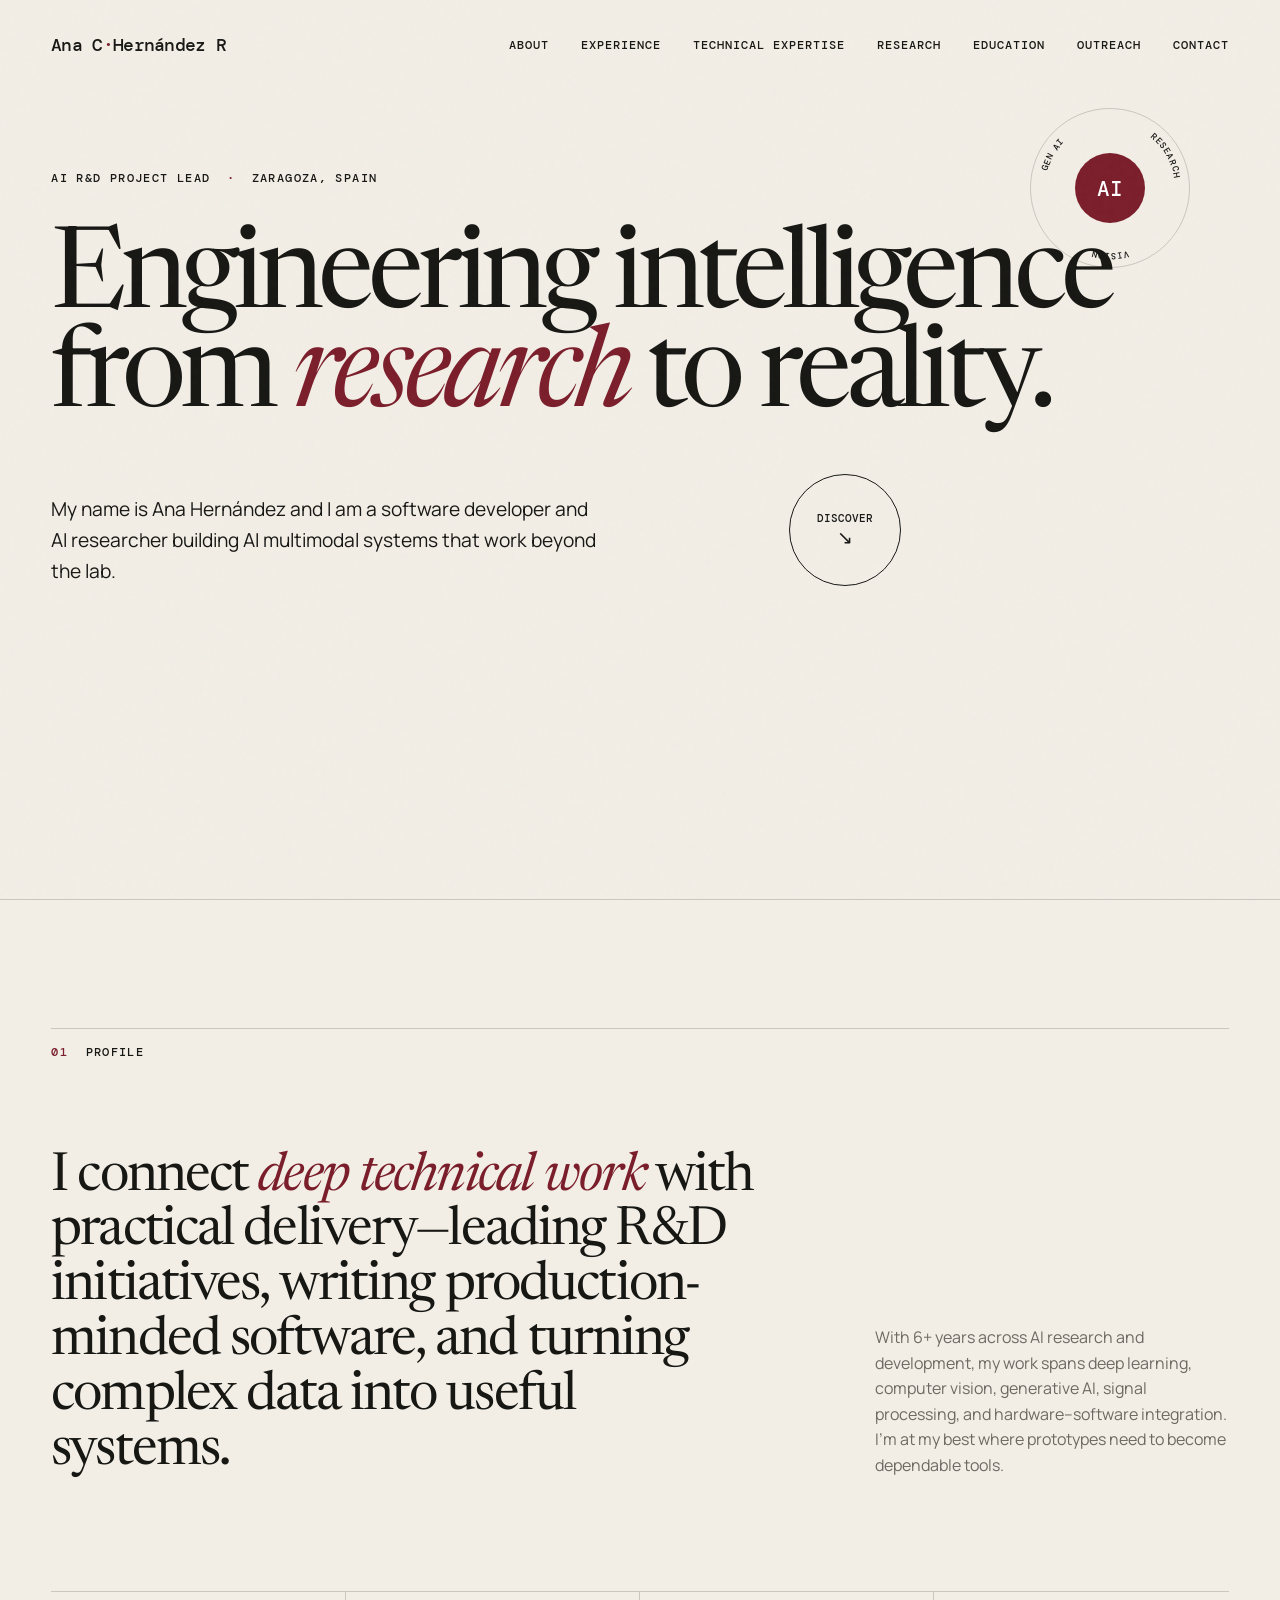
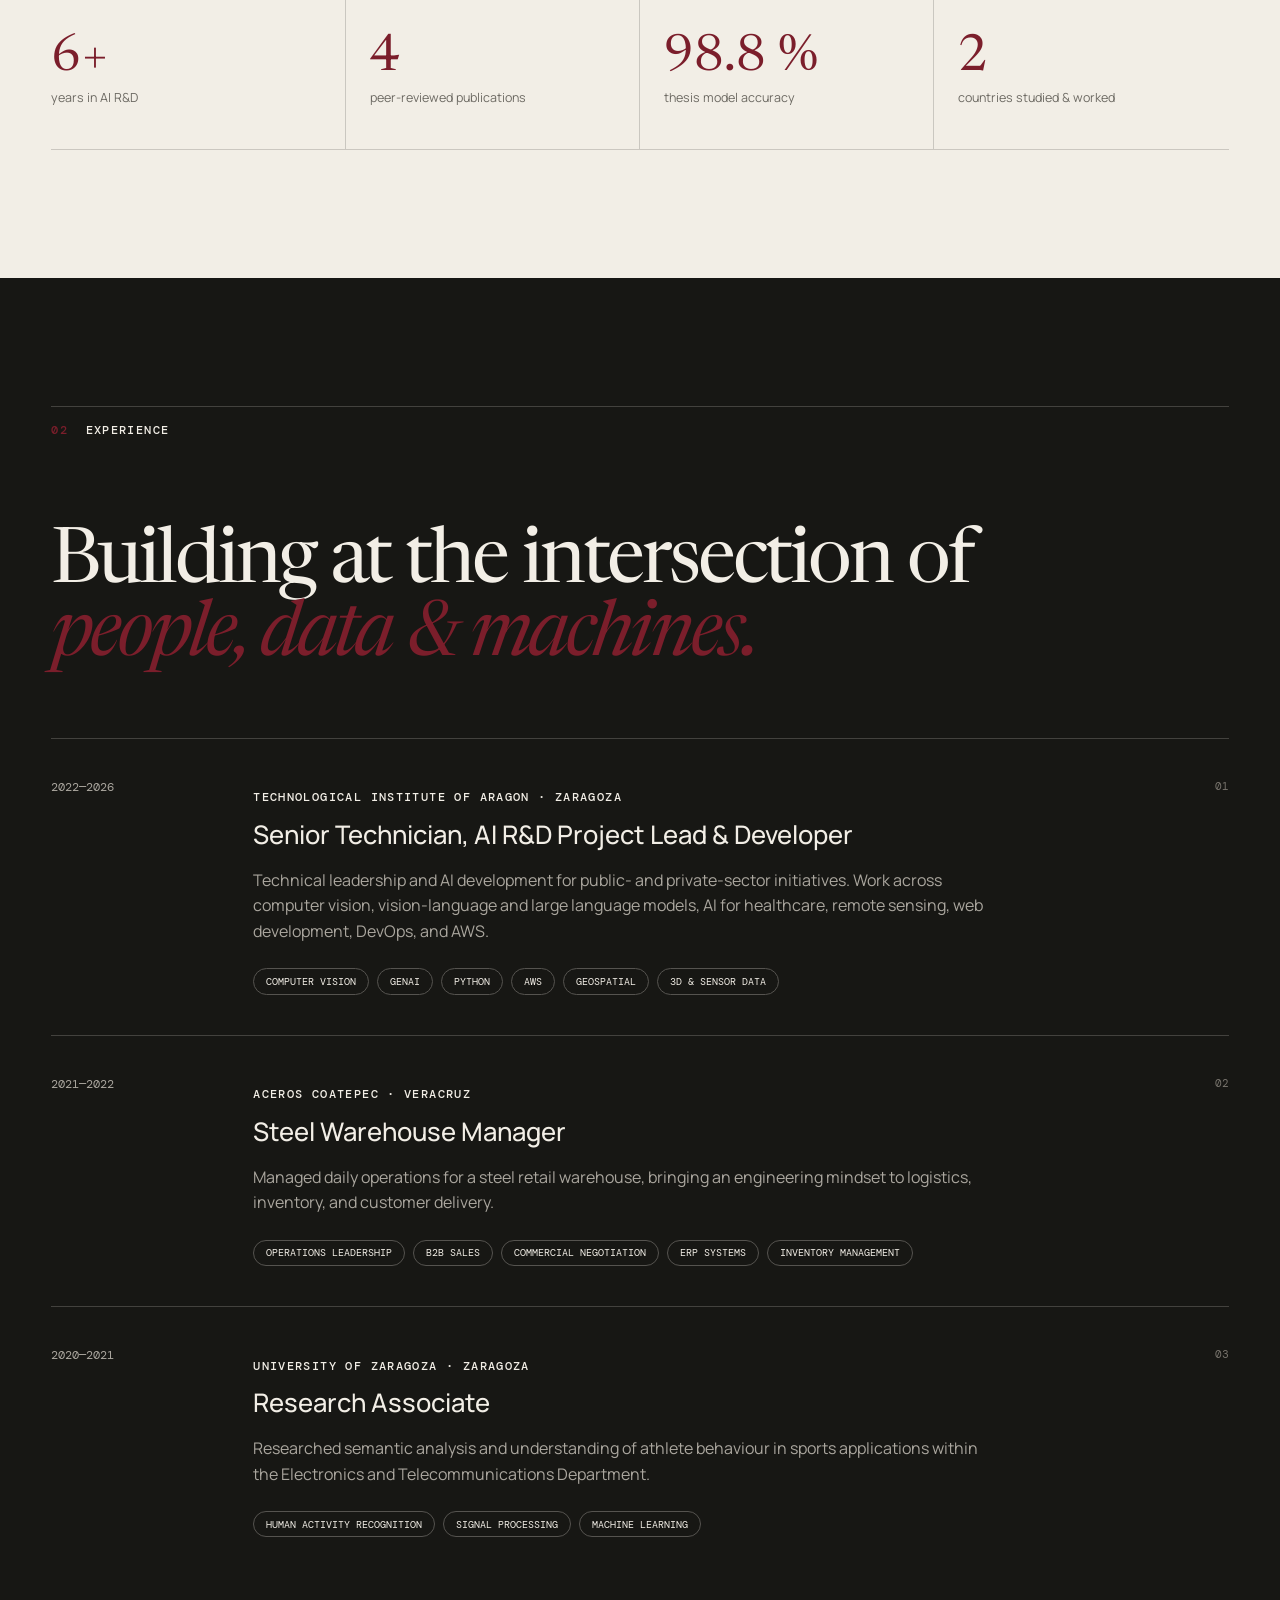
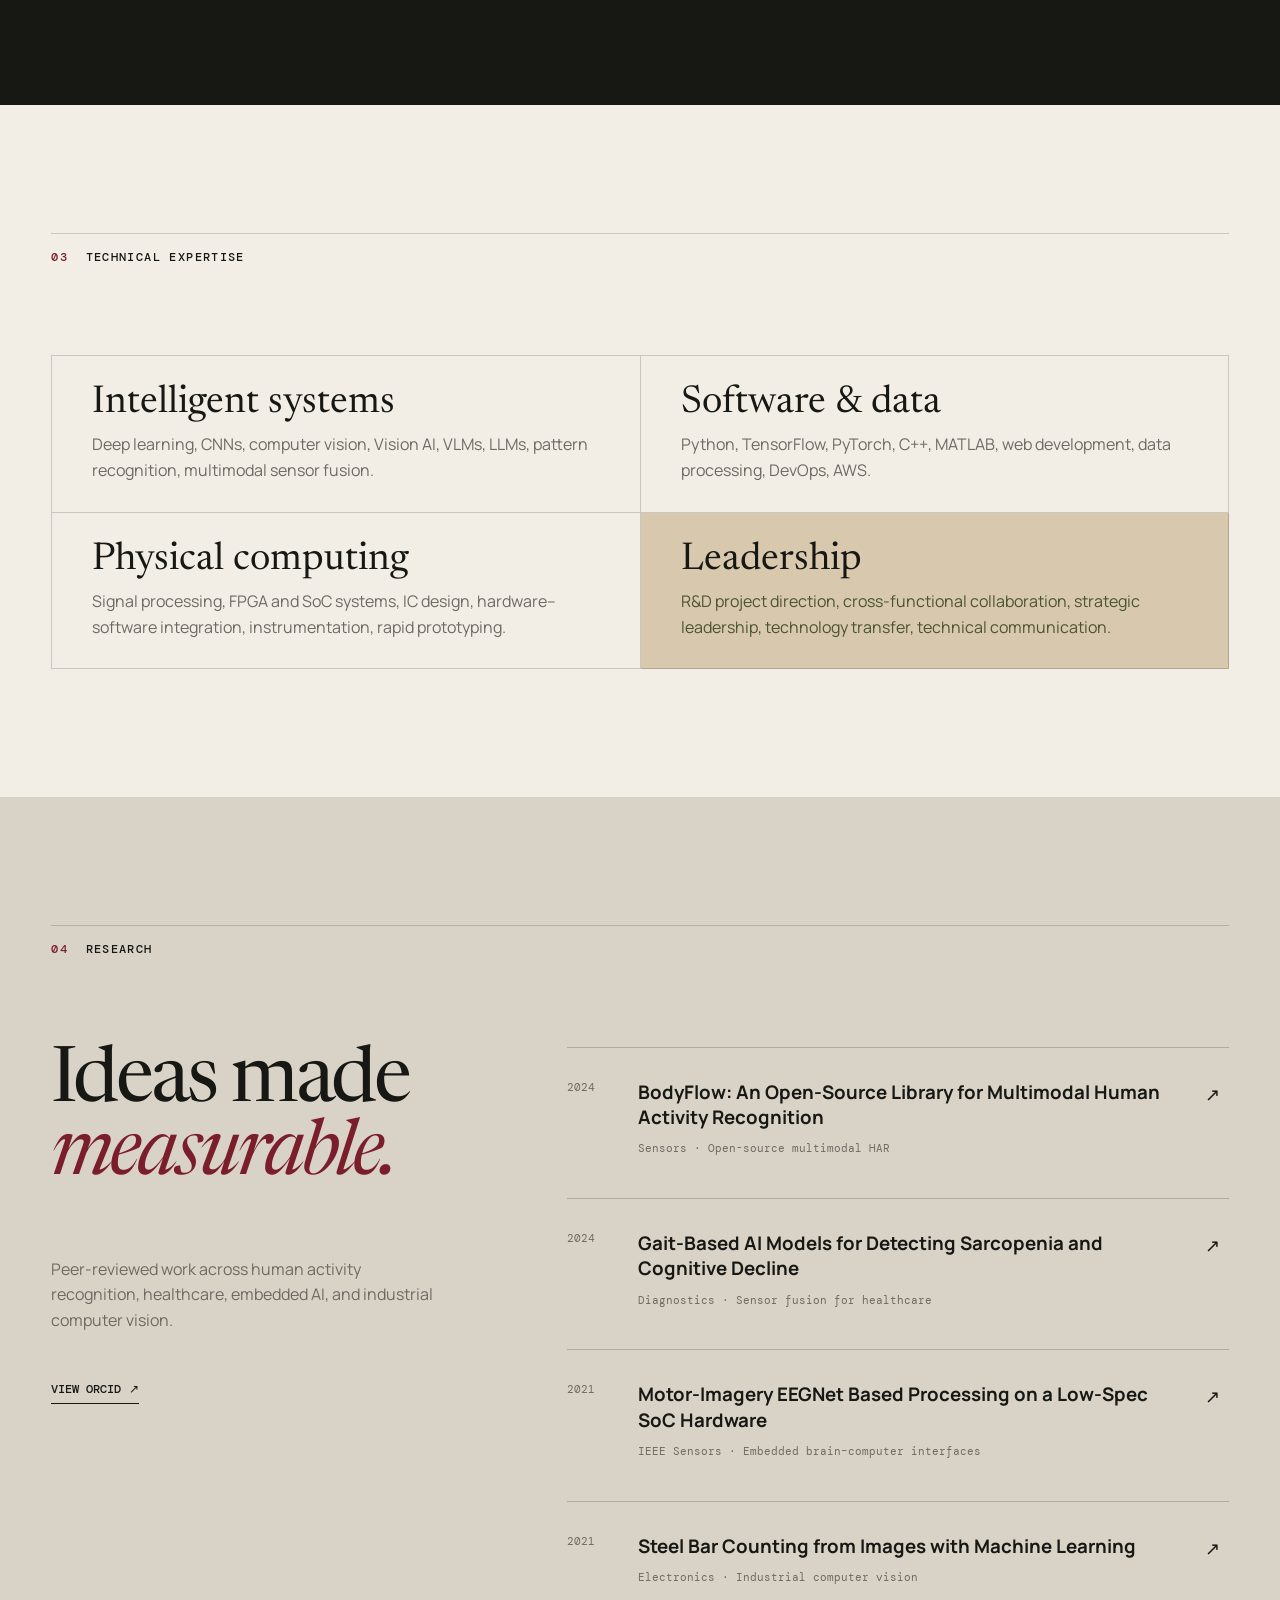
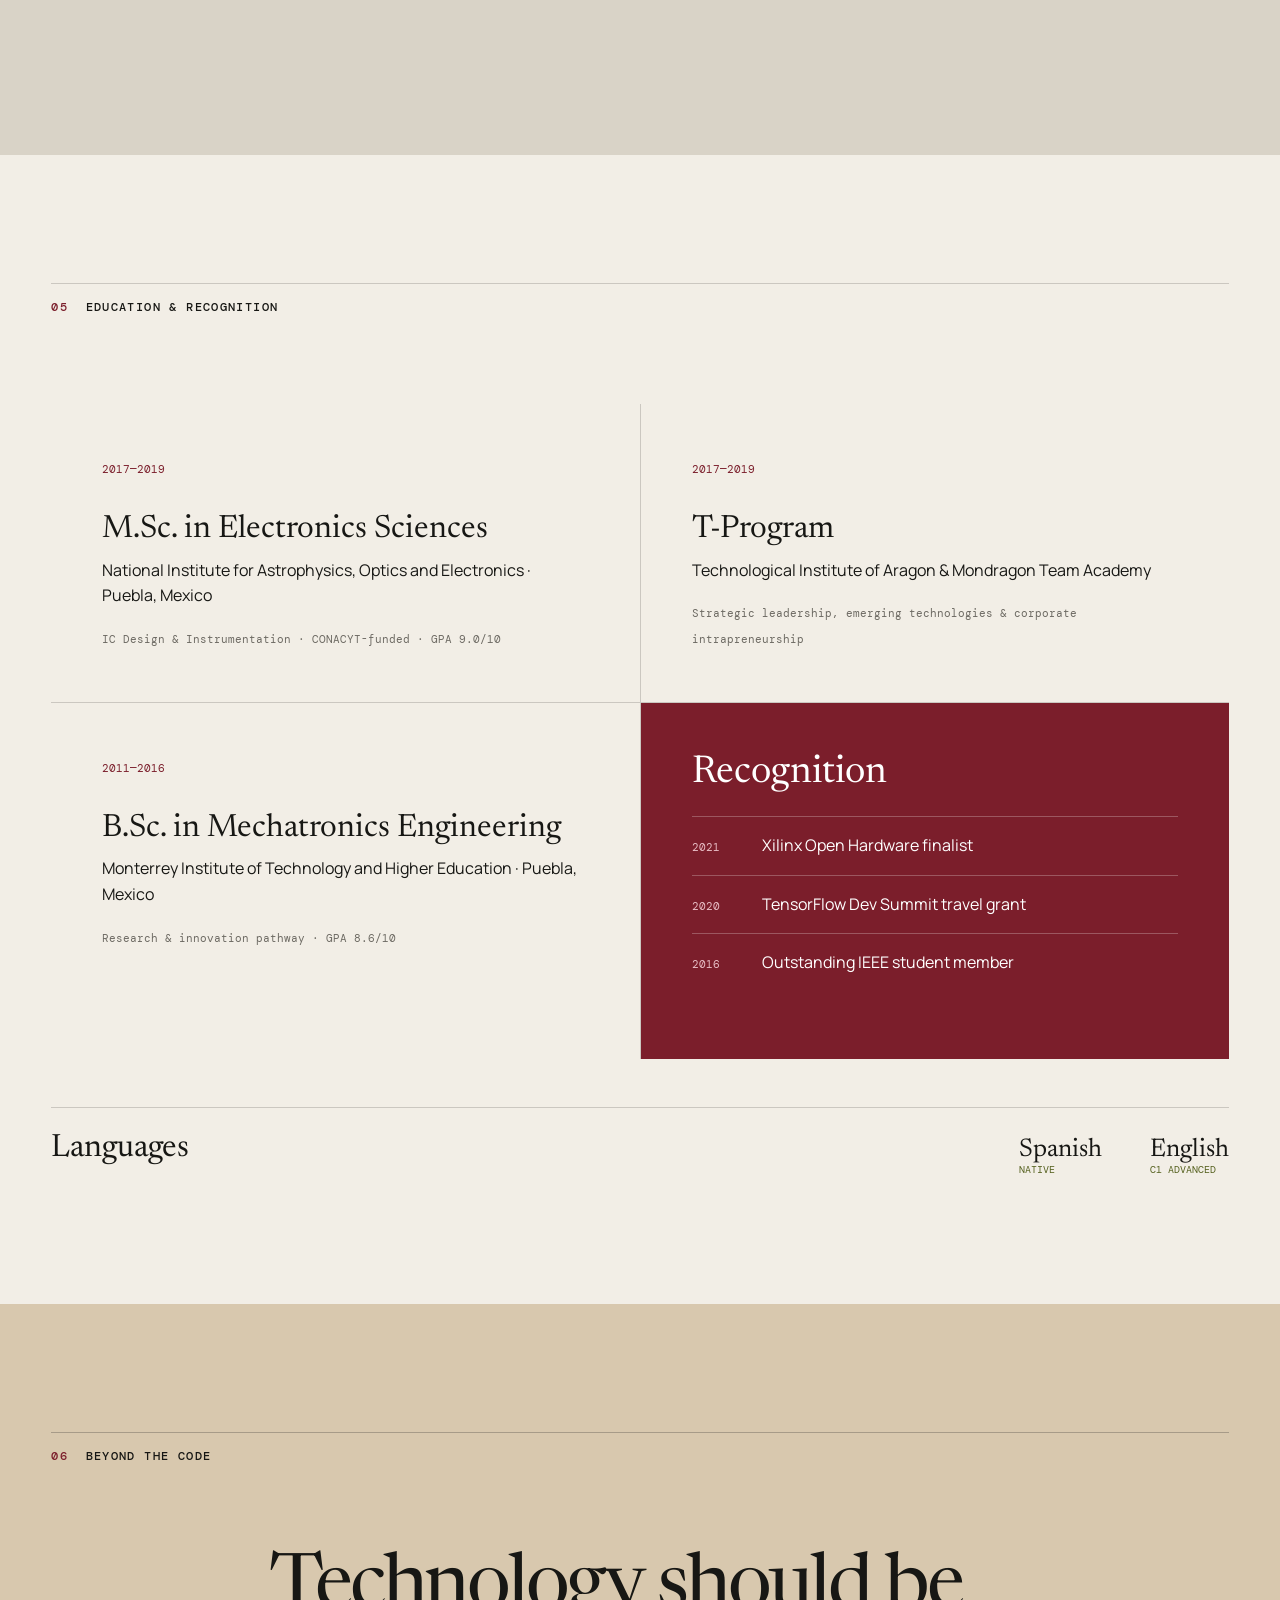
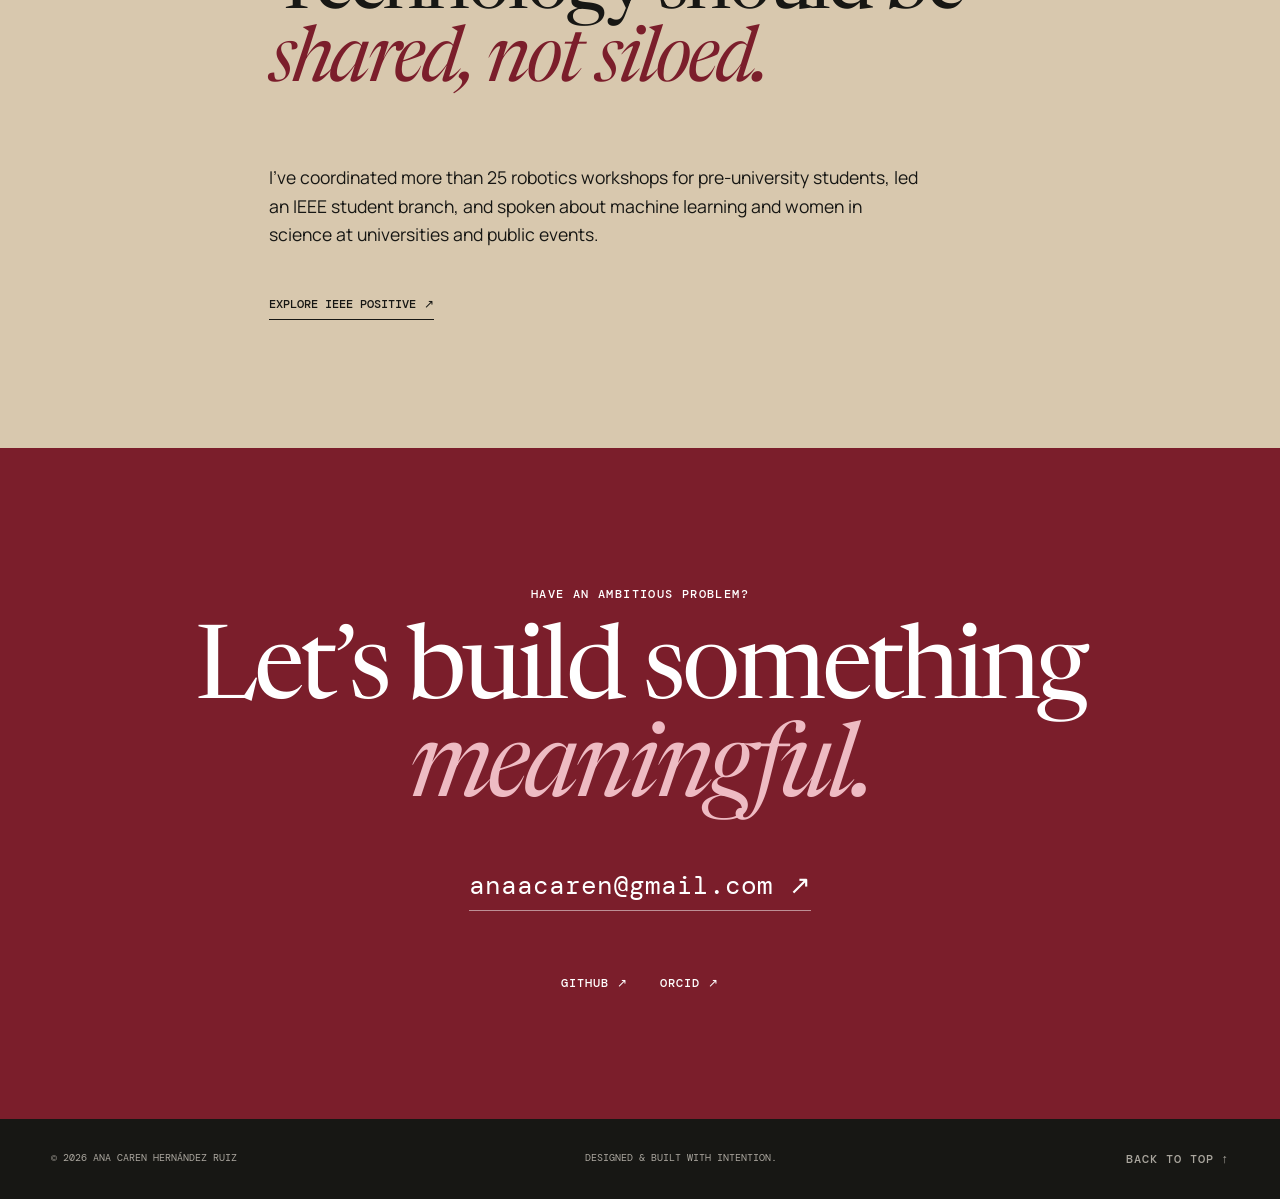
==== index.html @ 24f46ee7 "first version of portfolio" ====
<!doctype html>
<html lang="en">
<head>
  <meta charset="utf-8">
  <meta name="viewport" content="width=device-width, initial-scale=1">
  <meta name="description" content="Ana Caren Hernández Ruiz — AI R&D project lead and software developer specializing in computer vision, multimodal AI, and intelligent systems.">
  <meta name="theme-color" content="#f3efe7">
  <title>Ana Caren Hernández Ruiz — AI R&D & Software Development</title>
  <script>document.documentElement.classList.add('js')</script>
  <noscript><style>.reveal{opacity:1!important;transform:none!important}</style></noscript>
  <link rel="preconnect" href="https://fonts.googleapis.com">
  <link rel="preconnect" href="https://fonts.gstatic.com" crossorigin>
  <link href="https://fonts.googleapis.com/css2?family=DM+Mono:wght@300;400;500&family=Manrope:wght@400;500;600;700&family=Newsreader:ital,opsz,wght@0,6..72,400;0,6..72,500;1,6..72,400&display=swap" rel="stylesheet">
  <link rel="stylesheet" href="styles.css">
  <style>:root{--lime:#d8c8ae}.section-label[id]{scroll-margin-top:2rem}.skill-card{min-height:0;padding:1.75rem 2.5rem}.skill-card h3{margin:0 0 .65rem}.skill-card p{margin:0}.language-block{display:flex;align-items:baseline;justify-content:space-between;gap:2rem;margin-top:3rem;padding-top:1.5rem;border-top:1px solid var(--line)}.language-block h3{font:400 2rem Newsreader,serif;margin:0}.language-block .languages{margin:0}@media(max-width:600px){.language-block{align-items:flex-start;flex-direction:column}.language-block .languages{flex-direction:row;gap:2rem}}</style>
  <link rel="stylesheet" href="orbit.css">
  <script src="script.js" defer></script>
</head>
<body>
  <a class="skip-link" href="#main">Skip to content</a>
  <div class="noise" aria-hidden="true"></div>

  <header class="site-header">
    <a class="brand" href="#top" aria-label="Ana Caren, home">Ana C<span>·</span>Hernández R</a>
    <nav class="nav" aria-label="Primary navigation">
      <a href="#about">About</a>
      <a href="#experience">Experience</a>
      <a href="#expertise">Technical Expertise</a>
      <a href="#research">Research</a>
      <a href="#education">Education</a>
      <a href="#outreach">Outreach</a>
      <a href="#contact">Contact</a>
    </nav>
    <button class="menu-toggle" aria-label="Open menu" aria-expanded="false"><span></span><span></span></button>
  </header>

  <main id="main">
    <section class="hero" id="top">
      <div class="hero-kicker reveal">AI R&amp;D project lead <span>·</span> Zaragoza, Spain</div>
      <h1 class="reveal">Engineering intelligence<br>from <em>research</em> to reality.</h1>
      <div class="hero-bottom reveal">
        <p>My name is Ana Hernández and I am a software developer and AI researcher building AI multimodal systems that work beyond the lab.</p>
        <a class="round-link" href="#about" aria-label="Discover more"><span>Discover</span><span class="arrow">↘</span></a>
      </div>
      <div class="hero-orbit" aria-hidden="true">
        <svg class="orbital-text" viewBox="0 0 160 160">
          <defs>
            <path id="orbit-a" d="M 80 14 A 66 66 0 0 1 137.16 113" />
            <path id="orbit-b" d="M 137.16 113 A 66 66 0 0 1 22.84 113" />
            <path id="orbit-c" d="M 22.84 113 A 66 66 0 0 1 80 14" />
          </defs>
          <text><textPath href="#orbit-a" startOffset="50%">RESEARCH</textPath></text>
          <text><textPath href="#orbit-b" startOffset="50%">VISION</textPath></text>
          <text class="gen-ai"><textPath href="#orbit-c" startOffset="50%">GEN&#160;AI</textPath></text>
        </svg>
        <div class="core">AI</div>
      </div>
    </section>

    <section class="intro section">
      <div class="section-label reveal" id="about"><span>01</span> Profile</div>
      <div class="intro-copy reveal">
        <p class="statement">I connect <em>deep technical work</em> with practical delivery—leading R&amp;D initiatives, writing production-minded software, and turning complex data into useful systems.</p>
        <p class="body-copy">With 6+ years across AI research and development, my work spans deep learning, computer vision, generative AI, signal processing, and hardware–software integration. I’m at my best where prototypes need to become dependable tools.</p>
      </div>
      <div class="metrics reveal" aria-label="Career highlights">
        <div><strong>6+</strong><span>years in AI R&amp;D</span></div>
        <div><strong>4</strong><span>peer-reviewed publications</span></div>
        <div><strong>98.8 %</strong><span>thesis model accuracy</span></div>
        <div><strong>2</strong><span>countries studied &amp; worked</span></div>
      </div>
    </section>

    <section class="experience section">
      <div class="section-label reveal" id="experience"><span>02</span> Experience</div>
      <div class="section-heading reveal"><h2>Building at the intersection of<br><em>people, data &amp; machines.</em></h2></div>
      <div class="timeline">
        <article class="role reveal">
          <div class="role-date">2022—2026</div>
          <div><p class="eyebrow">Technological Institute of Aragon · Zaragoza</p><h3>Senior Technician, AI R&amp;D Project Lead &amp; Developer</h3><p>Technical leadership and AI development for public- and private-sector initiatives. Work across computer vision, vision-language and large language models, AI for healthcare, remote sensing, web development, DevOps, and AWS.</p><ul class="tags"><li>Computer Vision</li><li>GenAI</li><li>Python</li><li>AWS</li><li>Geospatial</li><li>3D &amp; sensor data</li></ul></div>
          <div class="role-index">01</div>
        </article>
        <article class="role reveal">
          <div class="role-date">2021—2022</div>
          <div><p class="eyebrow">Aceros Coatepec · Veracruz</p><h3>Steel Warehouse Manager</h3><p>Managed daily operations for a steel retail warehouse, bringing an engineering mindset to logistics, inventory, and customer delivery.</p><ul class="tags"><li>Operations Leadership</li><li>B2B Sales</li><li>Commercial Negotiation</li><li>ERP Systems</li><li>Inventory Management</li></ul></div>
          <div class="role-index">02</div>
        </article>
        <article class="role reveal">
          <div class="role-date">2020—2021</div>
          <div><p class="eyebrow">University of Zaragoza · Zaragoza</p><h3>Research Associate</h3><p>Researched semantic analysis and understanding of athlete behaviour in sports applications within the Electronics and Telecommunications Department.</p><ul class="tags"><li>Human activity recognition</li><li>Signal processing</li><li>Machine learning</li></ul></div>
          <div class="role-index">03</div>
        </article>
      </div>
    </section>

    <section class="expertise section">
      <div class="section-label reveal" id="expertise"><span>03</span> Technical expertise</div>
      <div class="skill-grid">
        <article class="skill-card reveal"><h3>Intelligent systems</h3><p>Deep learning, CNNs, computer vision, Vision AI, VLMs, LLMs, pattern recognition, multimodal sensor fusion.</p></article>
        <article class="skill-card reveal"><h3>Software &amp; data</h3><p>Python, TensorFlow, PyTorch, C++, MATLAB, web development, data processing, DevOps, AWS.</p></article>
        <article class="skill-card reveal"><h3>Physical computing</h3><p>Signal processing, FPGA and SoC systems, IC design, hardware–software integration, instrumentation, rapid prototyping.</p></article>
        <article class="skill-card accent reveal"><h3>Leadership</h3><p>R&amp;D project direction, cross-functional collaboration, strategic leadership, technology transfer, technical communication.</p></article>
      </div>
    </section>

    <section class="research section">
      <div class="section-label reveal" id="research"><span>04</span> Research</div>
      <div class="research-layout">
        <div class="sticky-title reveal"><h2>Ideas made<br><em>measurable.</em></h2><p>Peer-reviewed work across human activity recognition, healthcare, embedded AI, and industrial computer vision.</p><a class="text-link" href="https://orcid.org/0000-0001-6318-6162" target="_blank" rel="noreferrer">View ORCID <span>↗</span></a></div>
        <div class="publication-list">
          <a class="publication reveal" href="https://doi.org/10.3390/s24206729" target="_blank" rel="noreferrer"><span class="pub-year">2024</span><div><h3>BodyFlow: An Open-Source Library for Multimodal Human Activity Recognition</h3><p>Sensors · Open-source multimodal HAR</p></div><span class="pub-arrow">↗</span></a>
          <a class="publication reveal" href="https://doi.org/10.3390/diagnostics14242886" target="_blank" rel="noreferrer"><span class="pub-year">2024</span><div><h3>Gait-Based AI Models for Detecting Sarcopenia and Cognitive Decline</h3><p>Diagnostics · Sensor fusion for healthcare</p></div><span class="pub-arrow">↗</span></a>
          <a class="publication reveal" href="https://doi.org/10.1109/SENSORS47087.2021.9639747" target="_blank" rel="noreferrer"><span class="pub-year">2021</span><div><h3>Motor-Imagery EEGNet Based Processing on a Low-Spec SoC Hardware</h3><p>IEEE Sensors · Embedded brain–computer interfaces</p></div><span class="pub-arrow">↗</span></a>
          <a class="publication reveal" href="https://doi.org/10.3390/electronics10040402" target="_blank" rel="noreferrer"><span class="pub-year">2021</span><div><h3>Steel Bar Counting from Images with Machine Learning</h3><p>Electronics · Industrial computer vision</p></div><span class="pub-arrow">↗</span></a>
        </div>
      </div>
    </section>

    <section class="education section">
      <div class="section-label reveal" id="education"><span>05</span> Education &amp; recognition</div>
      <div class="education-grid">
        <div class="degree reveal"><span>2017—2019</span><h3>M.Sc. in Electronics Sciences</h3><p>National Institute for Astrophysics, Optics and Electronics · Puebla, Mexico</p><small>IC Design &amp; Instrumentation · CONACYT-funded · GPA 9.0/10</small></div>
        <div class="degree reveal"><span>2017—2019</span><h3>T-Program</h3><p>Technological Institute of Aragon &amp; Mondragon Team Academy</p><small>Strategic leadership, emerging technologies &amp; corporate intrapreneurship</small></div>
        <div class="degree reveal"><span>2011—2016</span><h3>B.Sc. in Mechatronics Engineering</h3><p>Monterrey Institute of Technology and Higher Education · Puebla, Mexico</p><small>Research &amp; innovation pathway · GPA 8.6/10</small></div>
        <div class="awards reveal"><h3>Recognition</h3><ul><li><span>2021</span>Xilinx Open Hardware finalist</li><li><span>2020</span>TensorFlow Dev Summit travel grant</li><li><span>2016</span>Outstanding IEEE student member</li></ul></div>
      </div>
      <div class="language-block reveal"><h3>Languages</h3><div class="languages"><span>Spanish <small>Native</small></span><span>English <small>C1 Advanced</small></span></div></div>
    </section>

    <section class="beyond section">
      <div class="section-label reveal" id="outreach"><span>06</span> Beyond the code</div>
      <div class="beyond-copy reveal"><h2>Technology should be<br><em>shared, not siloed.</em></h2><p>I’ve coordinated more than 25 robotics workshops for pre-university students, led an IEEE student branch, and spoken about machine learning and women in science at universities and public events.</p><a class="text-link" href="https://anaacaren.wixsite.com/ieeepositive" target="_blank" rel="noreferrer">Explore IEEE Positive <span>↗</span></a></div>
    </section>

    <section class="contact section" id="contact">
      <p class="eyebrow reveal">Have an ambitious problem?</p>
      <h2 class="reveal">Let’s build something<br><em>meaningful.</em></h2>
      <a class="email-link reveal" href="mailto:anaacaren@gmail.com">anaacaren@gmail.com <span>↗</span></a>
      <div class="contact-links reveal"><a href="https://github.com/anaacaren" target="_blank" rel="noreferrer">GitHub ↗</a><a href="https://orcid.org/0000-0001-6318-6162" target="_blank" rel="noreferrer">ORCID ↗</a></div>
    </section>
  </main>

  <footer><span>© <span id="year">2026</span> Ana Caren Hernández Ruiz</span><span>Designed &amp; built with intention.</span><a href="#top">Back to top ↑</a></footer>
</body>
</html>
---- styles.css ----
:root{--paper:#f2eee6;--ink:#171714;--muted:#6d6a63;--line:rgba(23,23,20,.18);--wine:#7b1e2b;--lime:#d8ff57;--pad:clamp(1.25rem,4vw,4.5rem)}*{box-sizing:border-box}html{scroll-behavior:smooth}body{margin:0;background:var(--paper);color:var(--ink);font-family:Manrope,Arial,sans-serif;line-height:1.6;overflow-x:hidden}.noise{position:fixed;inset:0;pointer-events:none;z-index:20;opacity:.035;background-image:url("data:image/svg+xml,%3Csvg viewBox='0 0 180 180' xmlns='http://www.w3.org/2000/svg'%3E%3Cfilter id='n'%3E%3CfeTurbulence type='fractalNoise' baseFrequency='.9' numOctaves='3' stitchTiles='stitch'/%3E%3C/filter%3E%3Crect width='100%25' height='100%25' filter='url(%23n)' opacity='.7'/%3E%3C/svg%3E")}.skip-link{position:fixed;left:1rem;top:-5rem;z-index:100;background:var(--ink);color:white;padding:.7rem 1rem}.skip-link:focus{top:1rem}.site-header{height:90px;display:flex;align-items:center;justify-content:space-between;padding:0 var(--pad);position:absolute;width:100%;z-index:10}.brand{font:500 1.1rem DM Mono;text-decoration:none;color:var(--ink);letter-spacing:-.04em}.brand span{color:var(--wine)}.nav{display:flex;gap:2rem}.nav a,.contact-links a,footer a{font:500 .78rem DM Mono;text-transform:uppercase;letter-spacing:.08em;text-decoration:none;color:inherit}.nav a{position:relative}.nav a:after{content:"";position:absolute;left:0;bottom:-4px;width:100%;height:1px;background:currentColor;transform:scaleX(0);transform-origin:right;transition:transform .3s}.nav a:hover:after{transform:scaleX(1);transform-origin:left}.menu-toggle{display:none;border:0;background:none;padding:.5rem}.menu-toggle span{display:block;width:24px;height:1px;background:var(--ink);margin:6px}.hero{min-height:100svh;padding:clamp(9rem,19vh,13rem) var(--pad) 3rem;position:relative;border-bottom:1px solid var(--line);overflow:hidden}.hero-kicker,.section-label,.eyebrow{font:500 .72rem DM Mono;text-transform:uppercase;letter-spacing:.12em}.hero-kicker span{color:var(--wine);margin:0 .5rem}.hero h1{font:400 clamp(3.4rem,8.8vw,9rem)/.88 Newsreader,serif;letter-spacing:-.055em;margin:clamp(2rem,5vh,4rem) 0;max-width:1200px}.hero h1 em,.section h2 em,.statement em{font-weight:400;color:var(--wine)}.hero-bottom{display:flex;align-items:flex-end;justify-content:space-between;max-width:850px}.hero-bottom p{max-width:550px;font-size:clamp(1rem,1.5vw,1.25rem);margin:0}.round-link{width:112px;height:112px;flex:0 0 auto;border-radius:50%;border:1px solid var(--ink);display:flex;flex-direction:column;align-items:center;justify-content:center;color:var(--ink);text-decoration:none;font:500 .7rem DM Mono;text-transform:uppercase;transition:.35s}.round-link:hover{background:var(--ink);color:var(--paper);transform:rotate(-8deg)}.round-link .arrow{font-size:1.2rem}.hero-orbit{position:absolute;right:7vw;top:12vh;width:160px;height:160px;border:1px solid var(--line);border-radius:50%;animation:spin 20s linear infinite}.orbital-text{position:absolute;inset:0;font:400 .59rem DM Mono;letter-spacing:.2em;word-spacing:1.7rem;text-align:center;border-radius:50%;padding:6px}.core{position:absolute;inset:44px;background:var(--wine);color:white;border-radius:50%;display:grid;place-items:center;font:500 1.3rem DM Mono}@keyframes spin{to{transform:rotate(360deg)}}.section{padding:clamp(5rem,10vw,9rem) var(--pad)}.section-label{display:flex;gap:1.1rem;border-top:1px solid var(--line);padding-top:1rem;margin-bottom:clamp(3rem,7vw,7rem)}.section-label span{color:var(--wine)}.intro-copy{display:grid;grid-template-columns:2fr 1fr;gap:clamp(3rem,9vw,10rem);align-items:end}.statement{font:400 clamp(2rem,4.2vw,4.4rem)/1.02 Newsreader,serif;letter-spacing:-.035em;margin:0}.body-copy{color:var(--muted);margin:0}.metrics{display:grid;grid-template-columns:repeat(4,1fr);margin-top:7rem;border-top:1px solid var(--line);border-bottom:1px solid var(--line)}.metrics div{padding:2.5rem 1.5rem;border-right:1px solid var(--line)}.metrics div:first-child{padding-left:0}.metrics div:last-child{border:0}.metrics strong{display:block;font:400 clamp(2.3rem,4vw,4.4rem) Newsreader;color:var(--wine)}.metrics span{font-size:.78rem;color:var(--muted)}.experience{background:var(--ink);color:var(--paper)}.experience .section-label,.experience .role{border-color:rgba(242,238,230,.2)}.section-heading h2,.sticky-title h2,.beyond h2,.contact h2{font:400 clamp(2.7rem,6vw,6rem)/.95 Newsreader,serif;letter-spacing:-.04em;margin:0 0 4rem}.role{display:grid;grid-template-columns:170px 1fr 40px;gap:2rem;padding:2.5rem 0;border-top:1px solid rgba(242,238,230,.2)}.role-date{font:400 .75rem DM Mono;color:#aaa69e}.role h3{font:500 clamp(1.25rem,2vw,1.9rem) Manrope;margin:.5rem 0 1rem;max-width:780px}.role p:not(.eyebrow){color:#aaa69e;max-width:750px}.role-index{font:400 .7rem DM Mono;color:#77736c;text-align:right}.tags{display:flex;flex-wrap:wrap;gap:.5rem;list-style:none;padding:0;margin:1.5rem 0 0}.tags li{border:1px solid #55534f;border-radius:100px;padding:.35rem .75rem;font:400 .65rem DM Mono;text-transform:uppercase}.skill-grid{display:grid;grid-template-columns:repeat(2,1fr);border-top:1px solid var(--line);border-left:1px solid var(--line)}.skill-card{min-height:270px;padding:2.5rem;border-right:1px solid var(--line);border-bottom:1px solid var(--line);position:relative}.skill-card h3{font:400 clamp(1.5rem,3vw,2.7rem) Newsreader;margin:3rem 0 1rem}.skill-card p{max-width:500px;color:var(--muted)}.card-no{font:400 .7rem DM Mono}.skill-card.accent{background:var(--lime)}.skill-card.accent p{color:#4c5330}.research{background:#d9d3c7}.research-layout{display:grid;grid-template-columns:1fr 1.6fr;gap:clamp(3rem,8vw,9rem)}.sticky-title{align-self:start;position:sticky;top:2rem}.sticky-title p{max-width:390px;color:var(--muted)}.text-link{display:inline-flex;gap:.5rem;margin-top:2rem;color:inherit;font:500 .72rem DM Mono;text-transform:uppercase;text-decoration:none;border-bottom:1px solid;padding-bottom:.4rem}.publication{display:grid;grid-template-columns:50px 1fr 24px;gap:1.3rem;color:inherit;text-decoration:none;padding:2rem 0;border-top:1px solid rgba(23,23,20,.22);transition:.25s}.publication:hover{padding-left:1rem}.publication h3{font:500 clamp(1rem,1.6vw,1.35rem);line-height:1.35;margin:0}.publication p,.pub-year{font:400 .68rem DM Mono;color:var(--muted)}.pub-arrow{font-size:1.1rem}.education-grid{display:grid;grid-template-columns:repeat(2,1fr);gap:1px;background:var(--line)}.degree,.awards{background:var(--paper);padding:clamp(2rem,4vw,4rem);min-height:270px}.degree span,.degree small,.awards li span{font:400 .7rem DM Mono;color:var(--wine)}.degree h3{font:400 clamp(1.5rem,2.5vw,2.4rem) Newsreader;margin:2rem 0 .8rem}.degree p{margin:0 0 1rem}.degree small{color:var(--muted)}.awards{background:var(--wine);color:white}.awards h3{font:400 2.4rem Newsreader;margin:0 0 1.5rem}.awards ul{list-style:none;padding:0}.awards li{padding:1rem 0;border-top:1px solid rgba(255,255,255,.25)}.awards li span{color:#e8bec5;display:inline-block;width:70px}.beyond{background:var(--lime)}.beyond .section-label{border-color:rgba(23,23,20,.25)}.beyond-copy{margin-left:17vw}.beyond-copy p{max-width:650px;font-size:1.1rem}.languages{display:flex;gap:3rem;margin-top:3rem;font:400 1.6rem Newsreader}.languages small{display:block;font:400 .65rem DM Mono;text-transform:uppercase;color:#56611f}.contact{text-align:center;background:var(--wine);color:white;padding-top:8rem;padding-bottom:8rem}.contact h2{font-size:clamp(3.4rem,8vw,8rem);margin:1.5rem 0 3rem}.contact h2 em{color:#eebbc3}.email-link{display:inline-flex;gap:1rem;color:white;text-decoration:none;font:400 clamp(1.1rem,2vw,1.6rem) DM Mono;border-bottom:1px solid rgba(255,255,255,.5);padding-bottom:.5rem}.contact-links{display:flex;justify-content:center;gap:2rem;margin-top:4rem}.contact-links a{color:white}footer{display:flex;justify-content:space-between;padding:2rem var(--pad);font:400 .65rem DM Mono;text-transform:uppercase;background:var(--ink);color:#aaa69e}.reveal{opacity:0;transform:translateY(24px);transition:opacity .8s ease,transform .8s ease}.reveal.visible{opacity:1;transform:none}
@media(max-width:800px){.site-header{height:70px}.menu-toggle{display:block;z-index:2}.nav{position:fixed;inset:0;background:var(--paper);flex-direction:column;align-items:center;justify-content:center;font-size:1.5rem;transform:translateY(-100%);transition:.45s}.nav.open{transform:none}.menu-toggle.open span:first-child{transform:translateY(3.5px) rotate(45deg)}.menu-toggle.open span:last-child{transform:translateY(-3.5px) rotate(-45deg)}.hero{padding-top:8rem}.hero-orbit{width:110px;height:110px;right:-25px;top:85px;opacity:.7}.core{inset:34px;font-size:.9rem}.orbital-text{display:none}.hero-bottom{align-items:center;gap:2rem}.round-link{width:85px;height:85px}.intro-copy,.research-layout{grid-template-columns:1fr}.metrics{grid-template-columns:repeat(2,1fr);margin-top:4rem}.metrics div:nth-child(2){border-right:0}.metrics div:nth-child(-n+2){border-bottom:1px solid var(--line)}.role{grid-template-columns:1fr}.role-index{display:none}.skill-grid,.education-grid{grid-template-columns:1fr}.sticky-title{position:static}.beyond-copy{margin-left:0}.languages{flex-direction:column;gap:1rem}footer{gap:1.5rem;flex-wrap:wrap}footer span:nth-child(2){display:none}}@media(max-width:480px){.hero h1{font-size:3.5rem}.hero-bottom{display:block}.round-link{margin-top:2rem}.metrics div{padding:1.5rem .75rem}.contact-links{flex-wrap:wrap;gap:1.5rem}.publication{grid-template-columns:38px 1fr}.pub-arrow{display:none}}@media(prefers-reduced-motion:reduce){html{scroll-behavior:auto}.hero-orbit{animation:none}.reveal{opacity:1;transform:none;transition:none}}
---- orbit.css ----
.hero-orbit {
  animation: none;
}

.hero-orbit .orbital-text {
  display: block;
  width: 100%;
  height: 100%;
  padding: 0;
  overflow: visible;
  animation: spin 20s linear infinite;
}

.orbital-text path {
  fill: none;
}

.orbital-text text {
  fill: var(--ink);
  font: 500 9px "DM Mono", monospace;
  letter-spacing: 1.2px;
  text-anchor: middle;
}

.orbital-text .gen-ai {
  letter-spacing: .7px;
  word-spacing: 0;
}

@media (prefers-reduced-motion: reduce) {
  .hero-orbit .orbital-text {
    animation: none;
  }
}
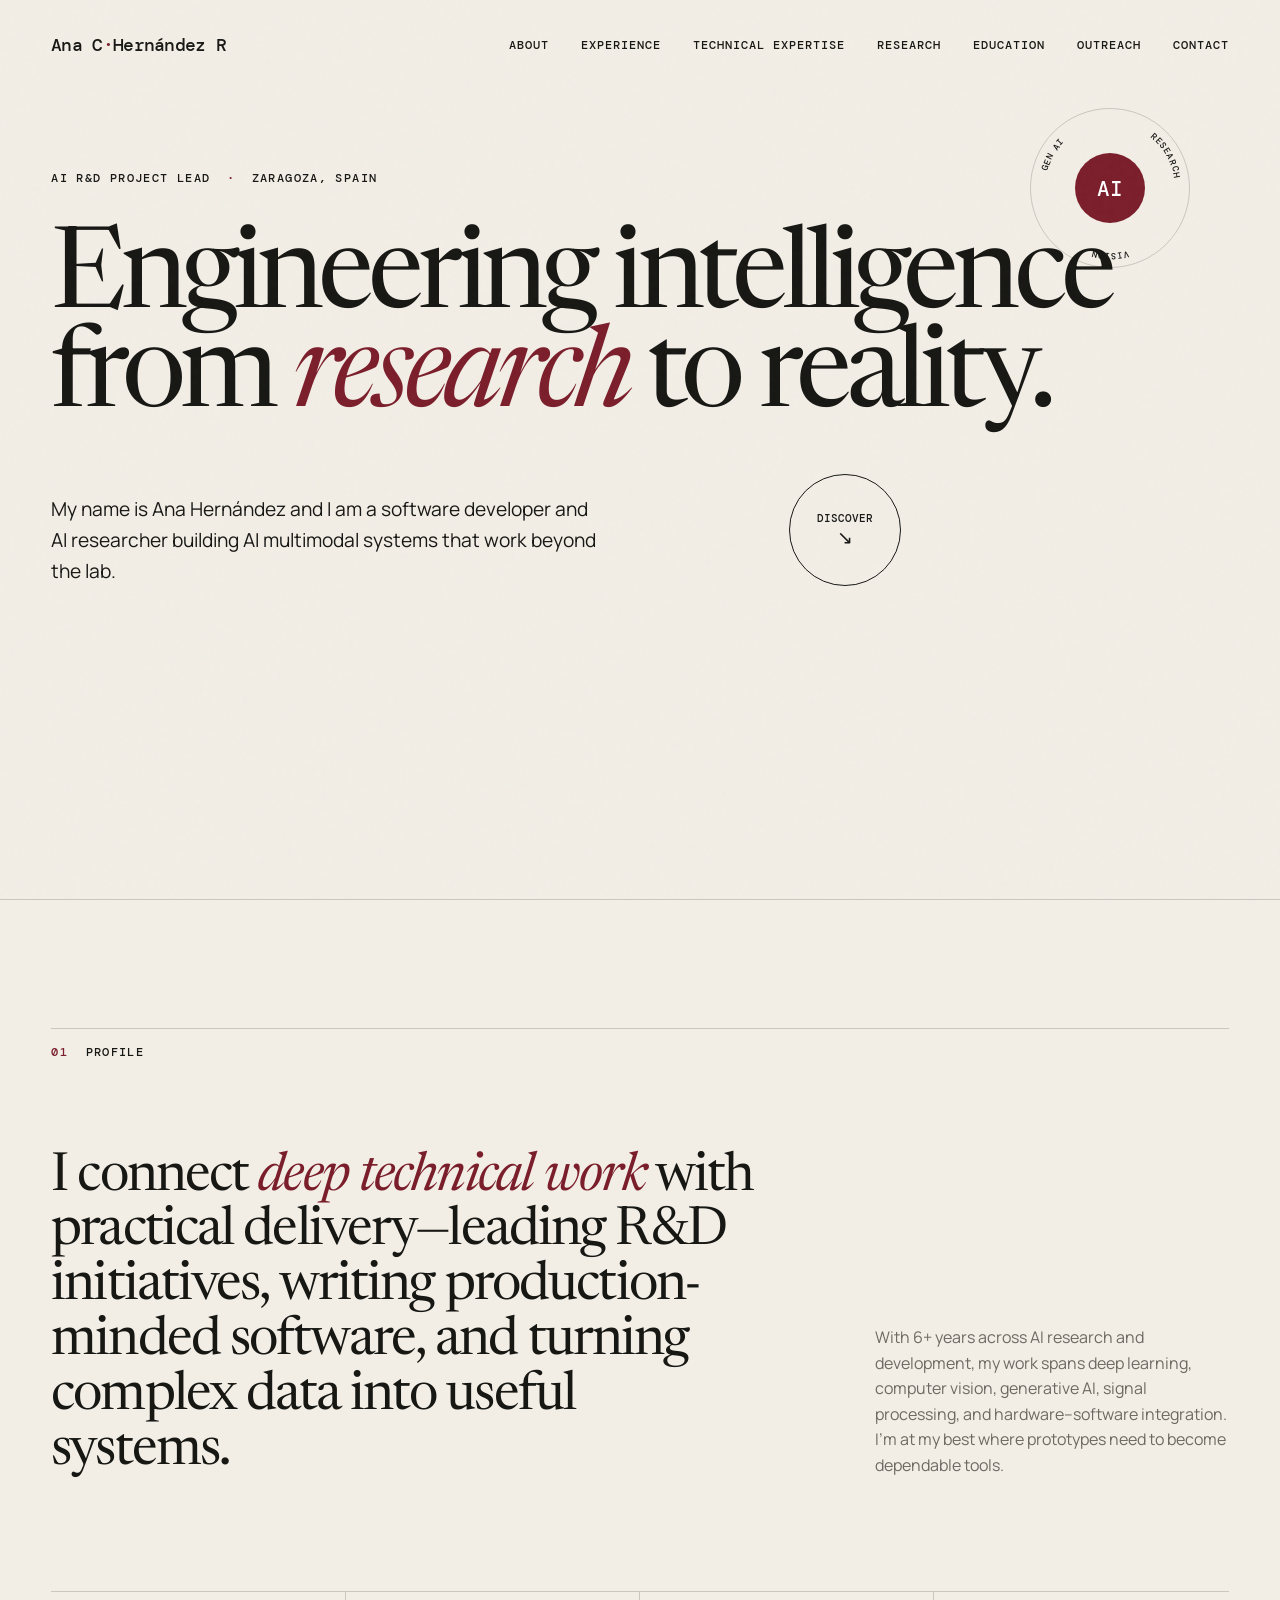
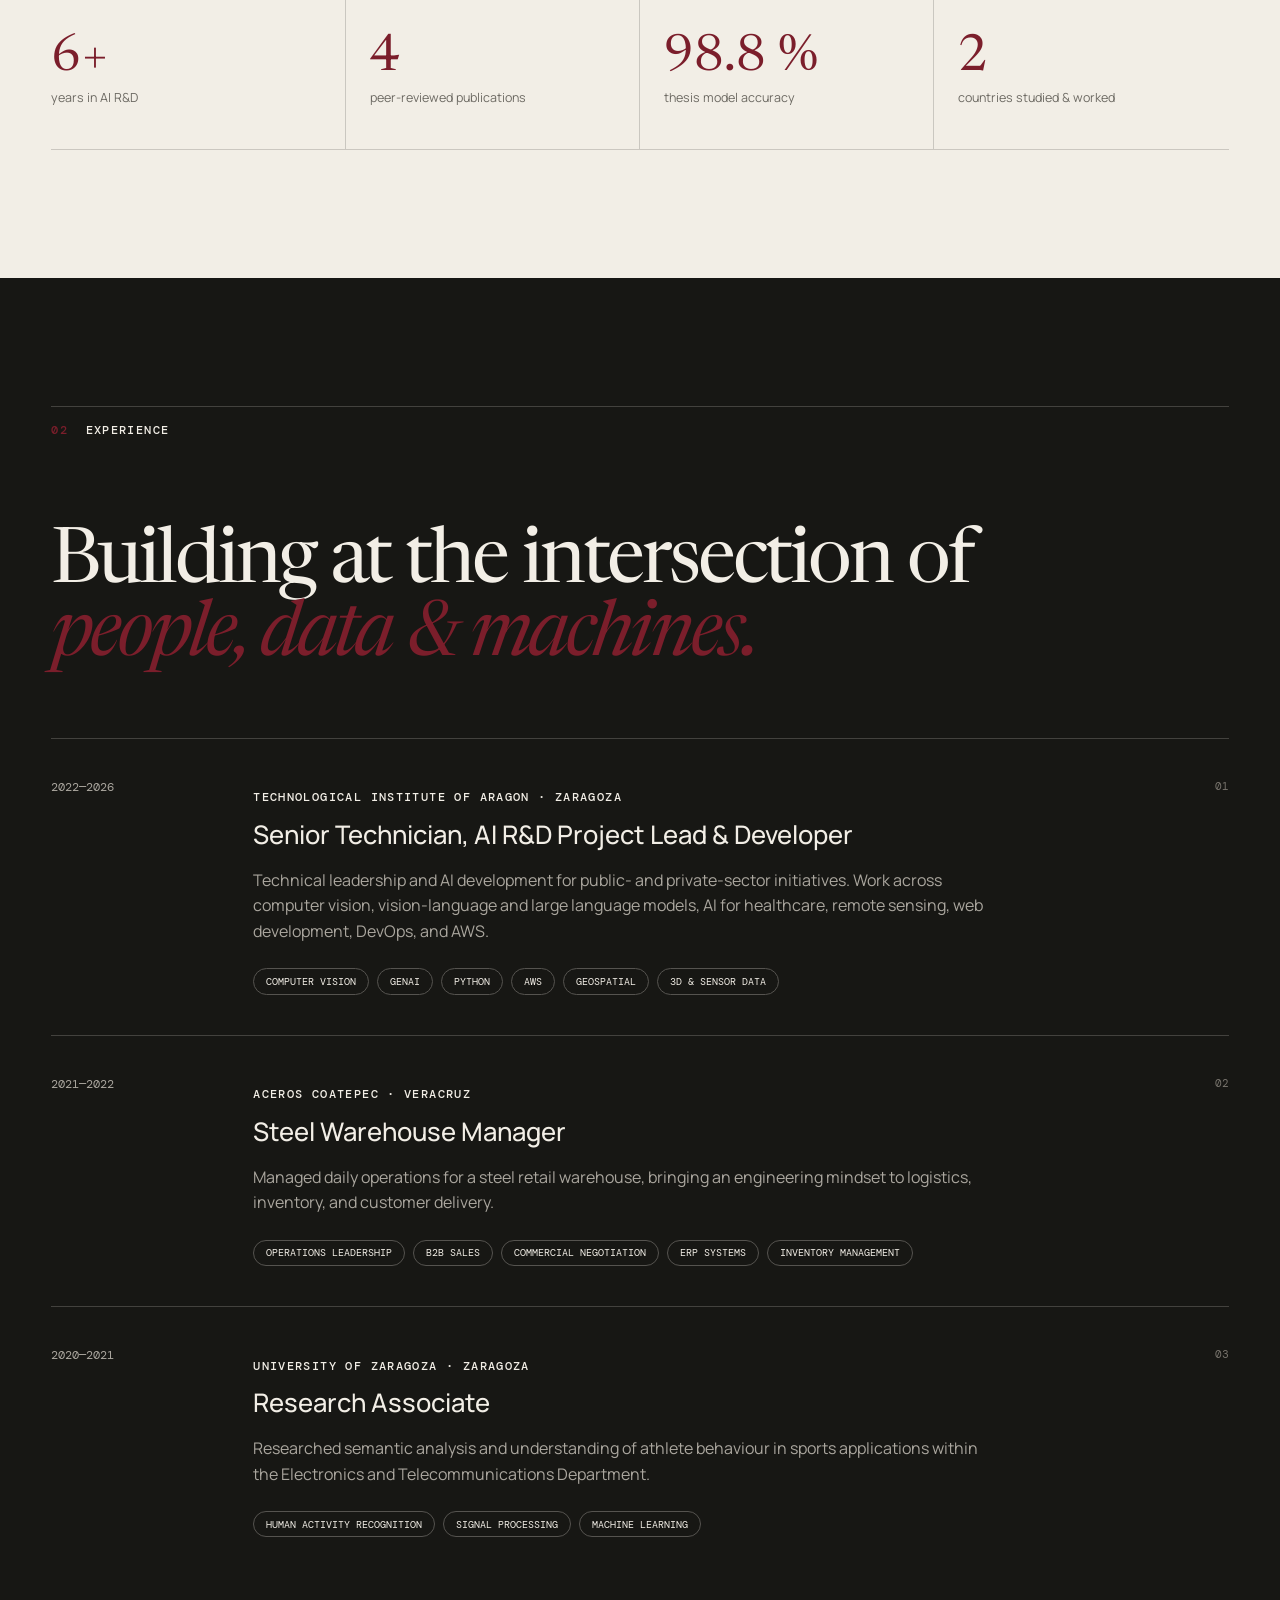
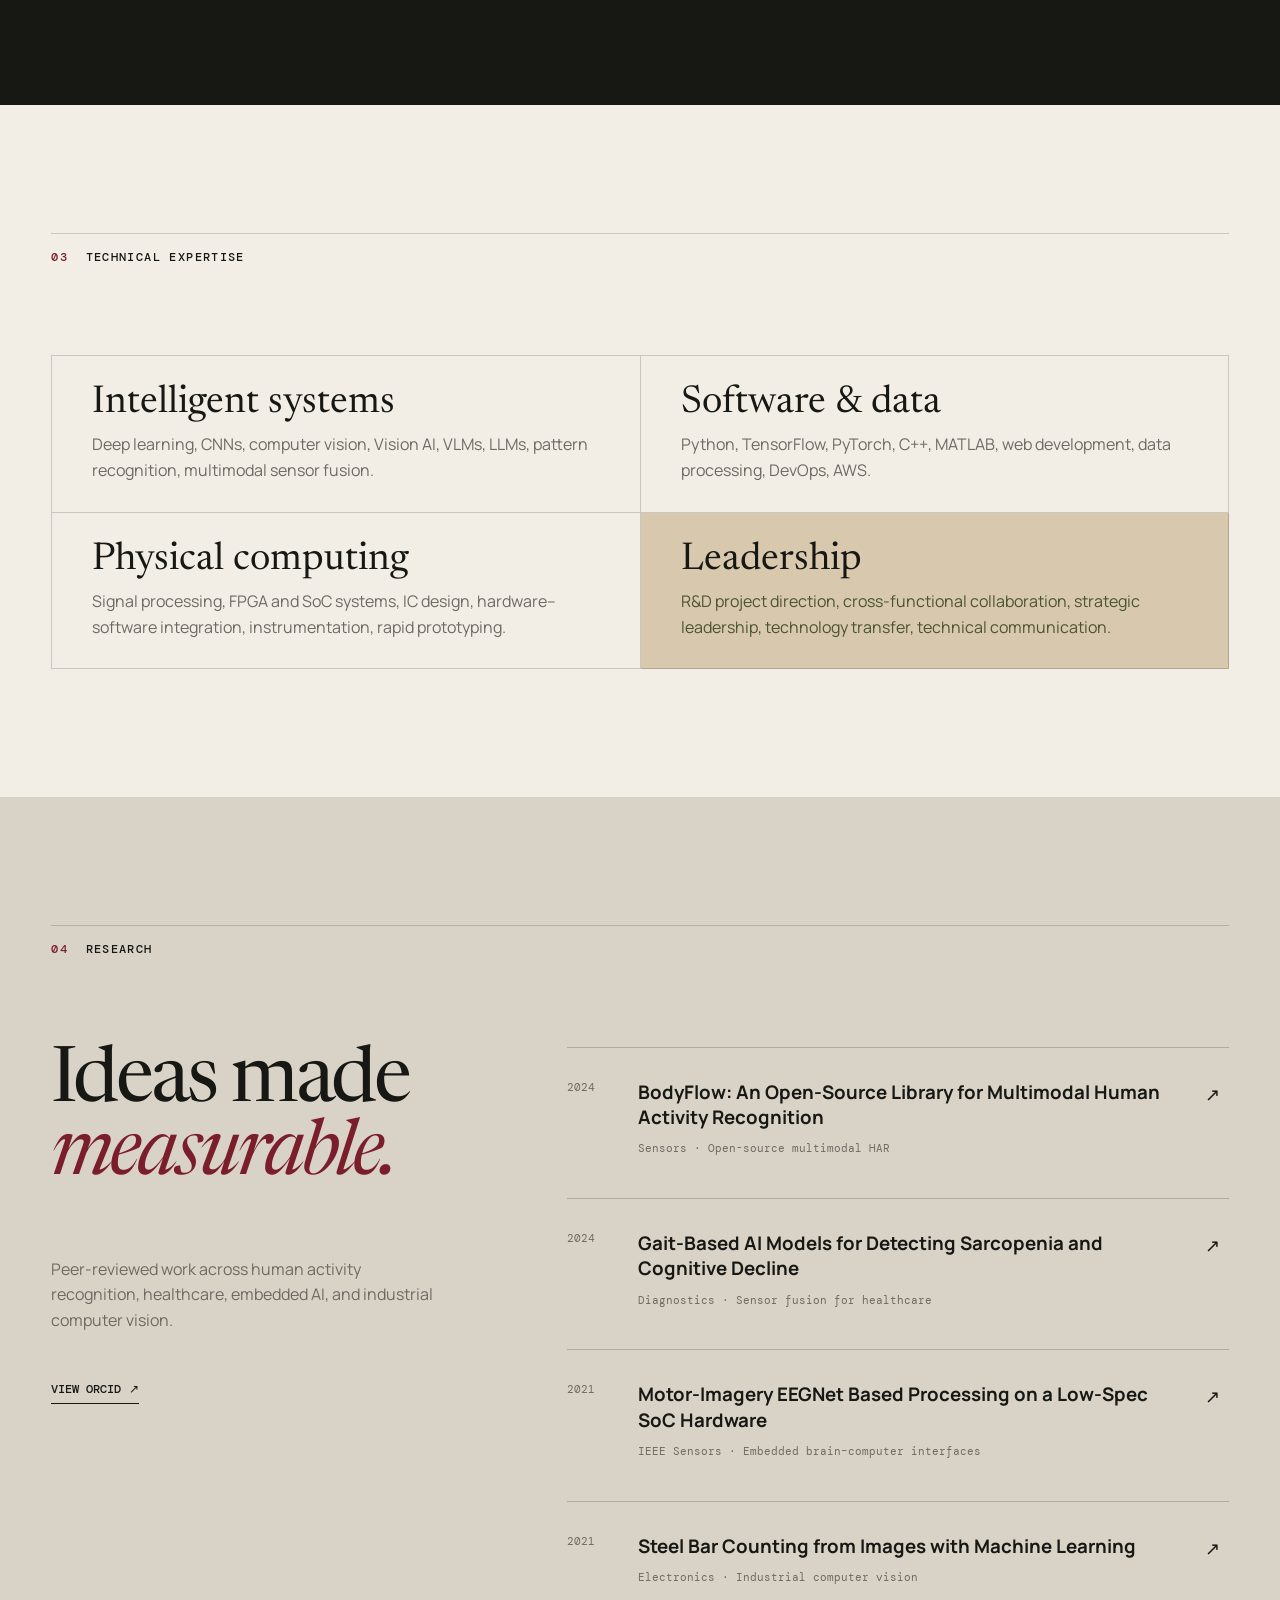
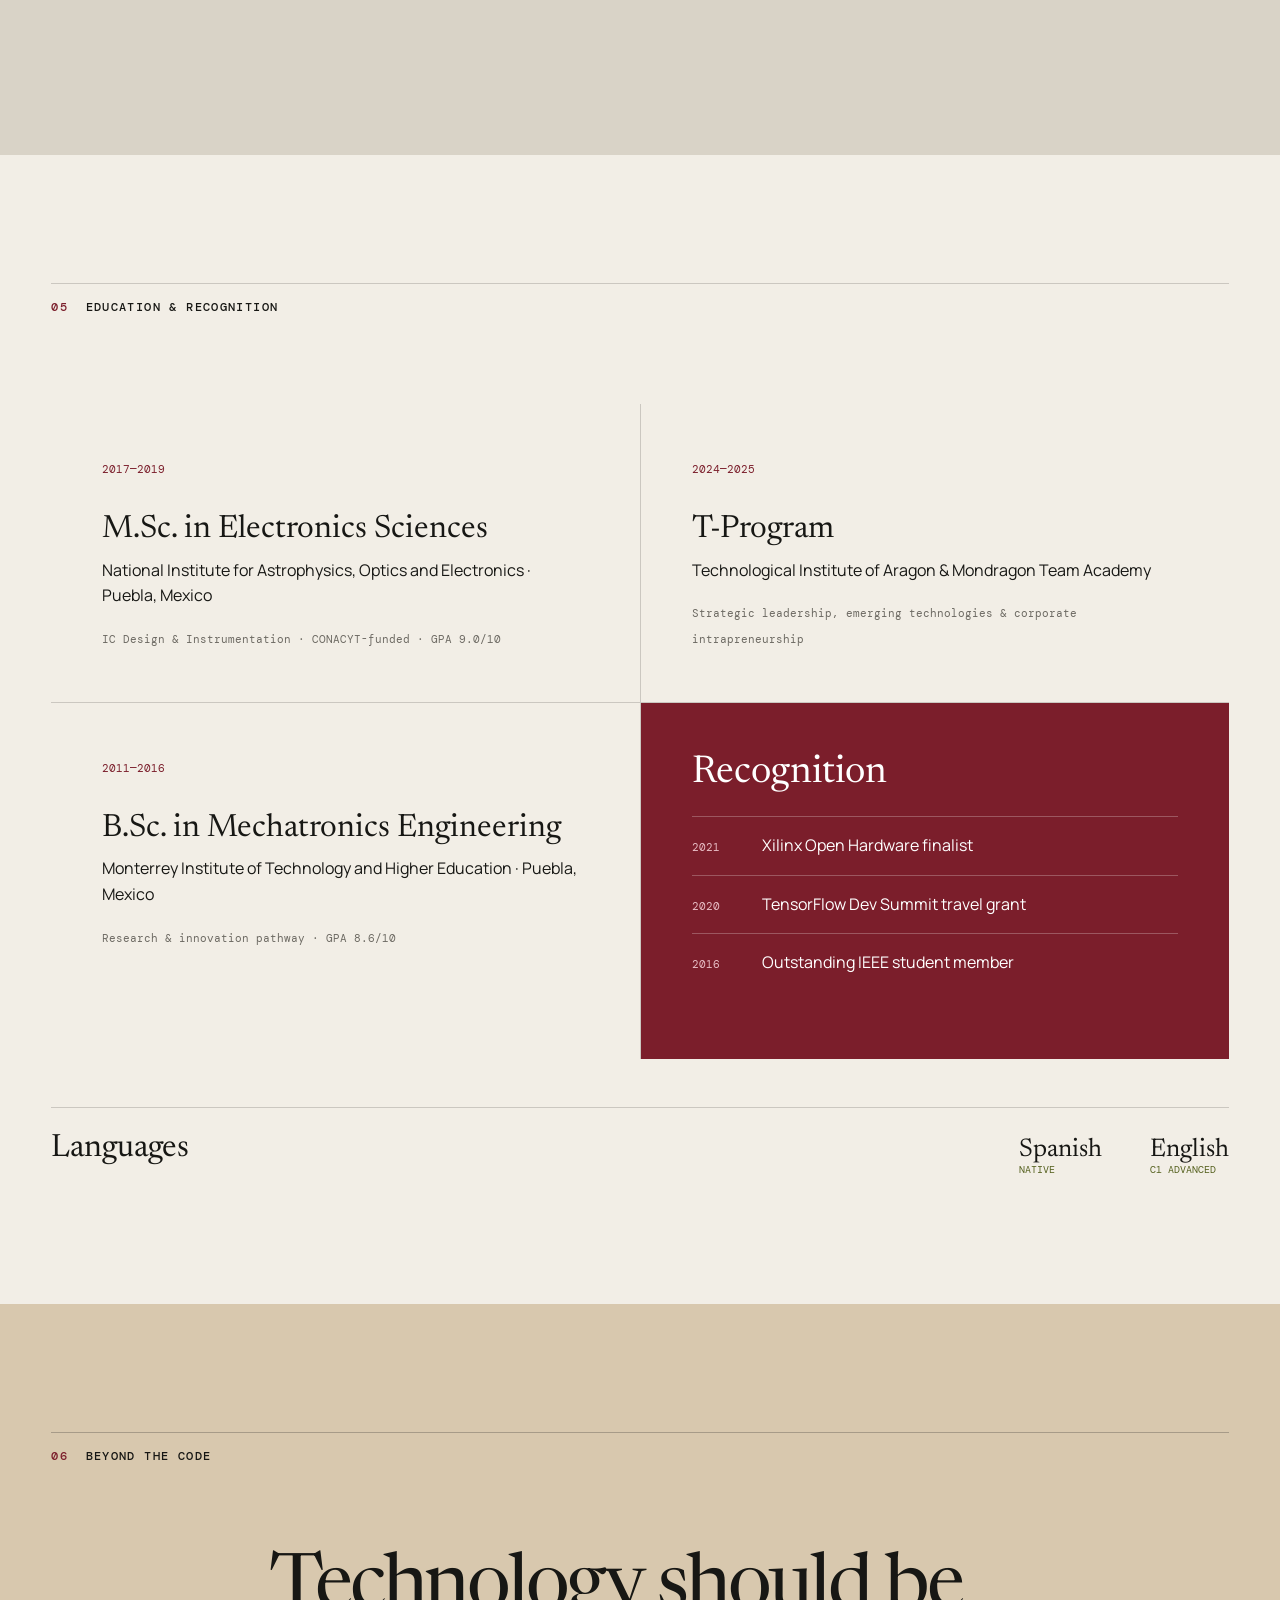
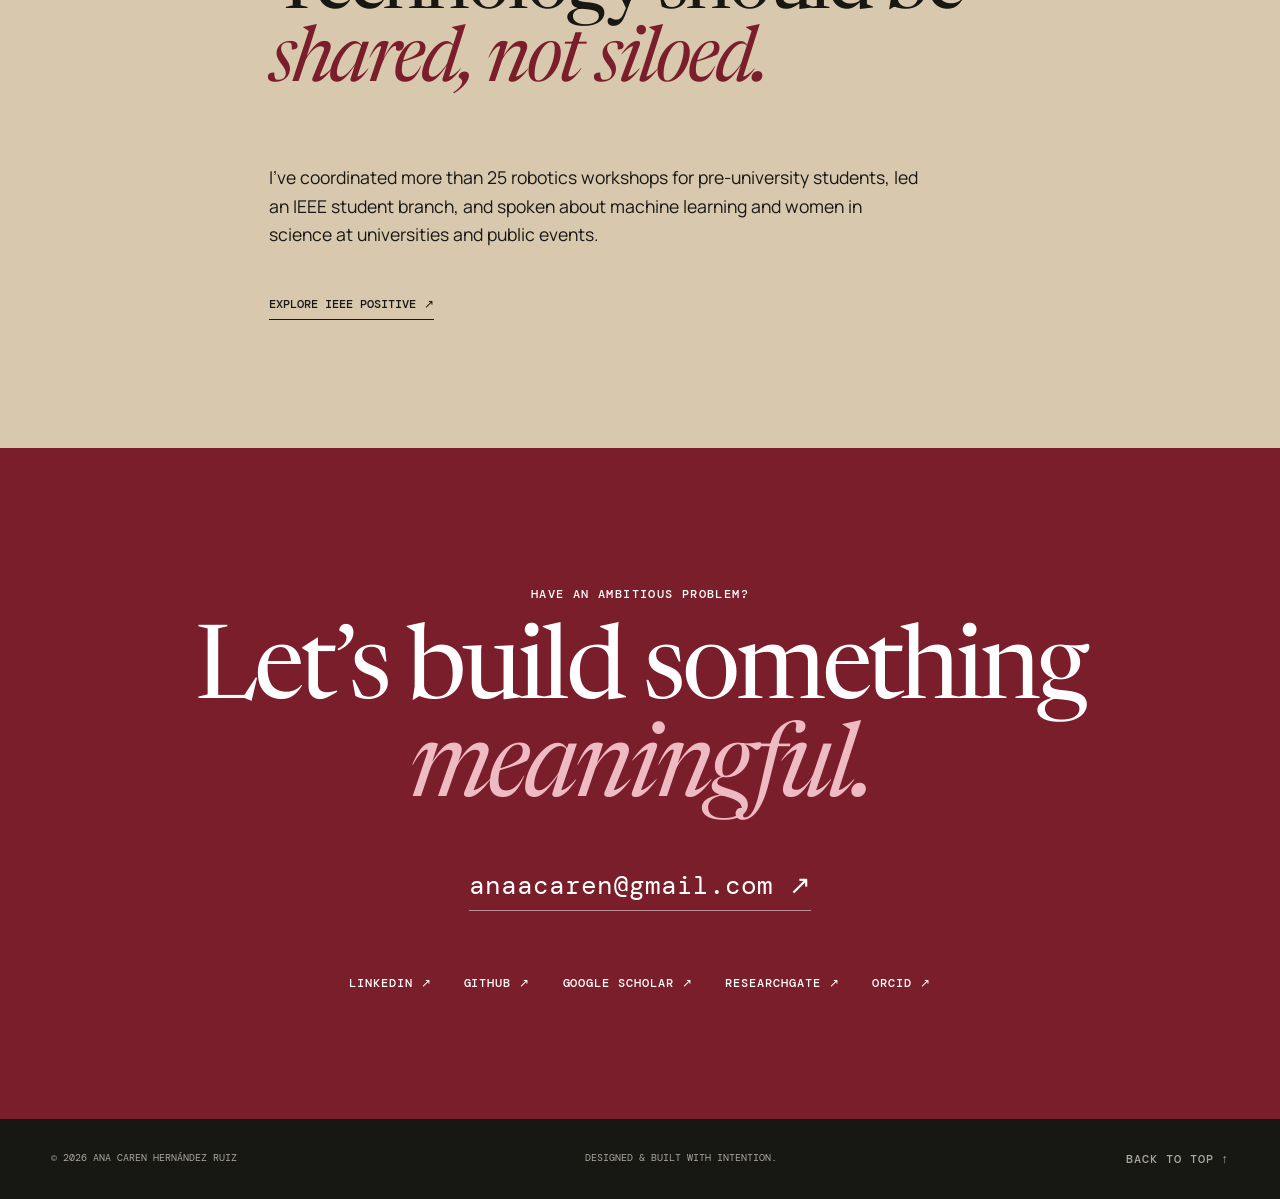
==== commit 3672738a: "some info fixes" ====
--- a/index.html
+++ b/index.html
@@ -12,7 +12,7 @@
   <link rel="preconnect" href="https://fonts.gstatic.com" crossorigin>
   <link href="https://fonts.googleapis.com/css2?family=DM+Mono:wght@300;400;500&family=Manrope:wght@400;500;600;700&family=Newsreader:ital,opsz,wght@0,6..72,400;0,6..72,500;1,6..72,400&display=swap" rel="stylesheet">
   <link rel="stylesheet" href="styles.css">
-  <style>:root{--lime:#d8c8ae}.section-label[id]{scroll-margin-top:2rem}.skill-card{min-height:0;padding:1.75rem 2.5rem}.skill-card h3{margin:0 0 .65rem}.skill-card p{margin:0}.language-block{display:flex;align-items:baseline;justify-content:space-between;gap:2rem;margin-top:3rem;padding-top:1.5rem;border-top:1px solid var(--line)}.language-block h3{font:400 2rem Newsreader,serif;margin:0}.language-block .languages{margin:0}@media(max-width:600px){.language-block{align-items:flex-start;flex-direction:column}.language-block .languages{flex-direction:row;gap:2rem}}</style>
+  <style>:root{--lime:#d8c8ae}.section-label[id]{scroll-margin-top:2rem}.skill-card{min-height:0;padding:1.75rem 2.5rem}.skill-card h3{margin:0 0 .65rem}.skill-card p{margin:0}.language-block{display:flex;align-items:baseline;justify-content:space-between;gap:2rem;margin-top:3rem;padding-top:1.5rem;border-top:1px solid var(--line)}.language-block h3{font:400 2rem Newsreader,serif;margin:0}.language-block .languages{margin:0}.contact-links{flex-wrap:wrap}@media(max-width:600px){.language-block{align-items:flex-start;flex-direction:column}.language-block .languages{flex-direction:row;gap:2rem}}</style>
   <link rel="stylesheet" href="orbit.css">
   <script src="script.js" defer></script>
 </head>
@@ -120,7 +120,7 @@
       <div class="section-label reveal" id="education"><span>05</span> Education &amp; recognition</div>
       <div class="education-grid">
         <div class="degree reveal"><span>2017—2019</span><h3>M.Sc. in Electronics Sciences</h3><p>National Institute for Astrophysics, Optics and Electronics · Puebla, Mexico</p><small>IC Design &amp; Instrumentation · CONACYT-funded · GPA 9.0/10</small></div>
-        <div class="degree reveal"><span>2017—2019</span><h3>T-Program</h3><p>Technological Institute of Aragon &amp; Mondragon Team Academy</p><small>Strategic leadership, emerging technologies &amp; corporate intrapreneurship</small></div>
+        <div class="degree reveal"><span>2024—2025</span><h3>T-Program</h3><p>Technological Institute of Aragon &amp; Mondragon Team Academy</p><small>Strategic leadership, emerging technologies &amp; corporate intrapreneurship</small></div>
         <div class="degree reveal"><span>2011—2016</span><h3>B.Sc. in Mechatronics Engineering</h3><p>Monterrey Institute of Technology and Higher Education · Puebla, Mexico</p><small>Research &amp; innovation pathway · GPA 8.6/10</small></div>
         <div class="awards reveal"><h3>Recognition</h3><ul><li><span>2021</span>Xilinx Open Hardware finalist</li><li><span>2020</span>TensorFlow Dev Summit travel grant</li><li><span>2016</span>Outstanding IEEE student member</li></ul></div>
       </div>
@@ -136,7 +136,7 @@
       <p class="eyebrow reveal">Have an ambitious problem?</p>
       <h2 class="reveal">Let’s build something<br><em>meaningful.</em></h2>
       <a class="email-link reveal" href="mailto:anaacaren@gmail.com">anaacaren@gmail.com <span>↗</span></a>
-      <div class="contact-links reveal"><a href="https://github.com/anaacaren" target="_blank" rel="noreferrer">GitHub ↗</a><a href="https://orcid.org/0000-0001-6318-6162" target="_blank" rel="noreferrer">ORCID ↗</a></div>
+      <div class="contact-links reveal"><a href="https://www.linkedin.com/in/anaacaren/" target="_blank" rel="noreferrer">LinkedIn ↗</a><a href="https://github.com/anaacaren" target="_blank" rel="noreferrer">GitHub ↗</a><a href="https://scholar.google.com/citations?user=0nYlJvkAAAAJ&amp;hl=es" target="_blank" rel="noreferrer">Google Scholar ↗</a><a href="https://www.researchgate.net/profile/Ana-Hernandez-Ruiz-2?ev=hdr_xprf" target="_blank" rel="noreferrer">ResearchGate ↗</a><a href="https://orcid.org/0000-0001-6318-6162" target="_blank" rel="noreferrer">ORCID ↗</a></div>
     </section>
   </main>
 
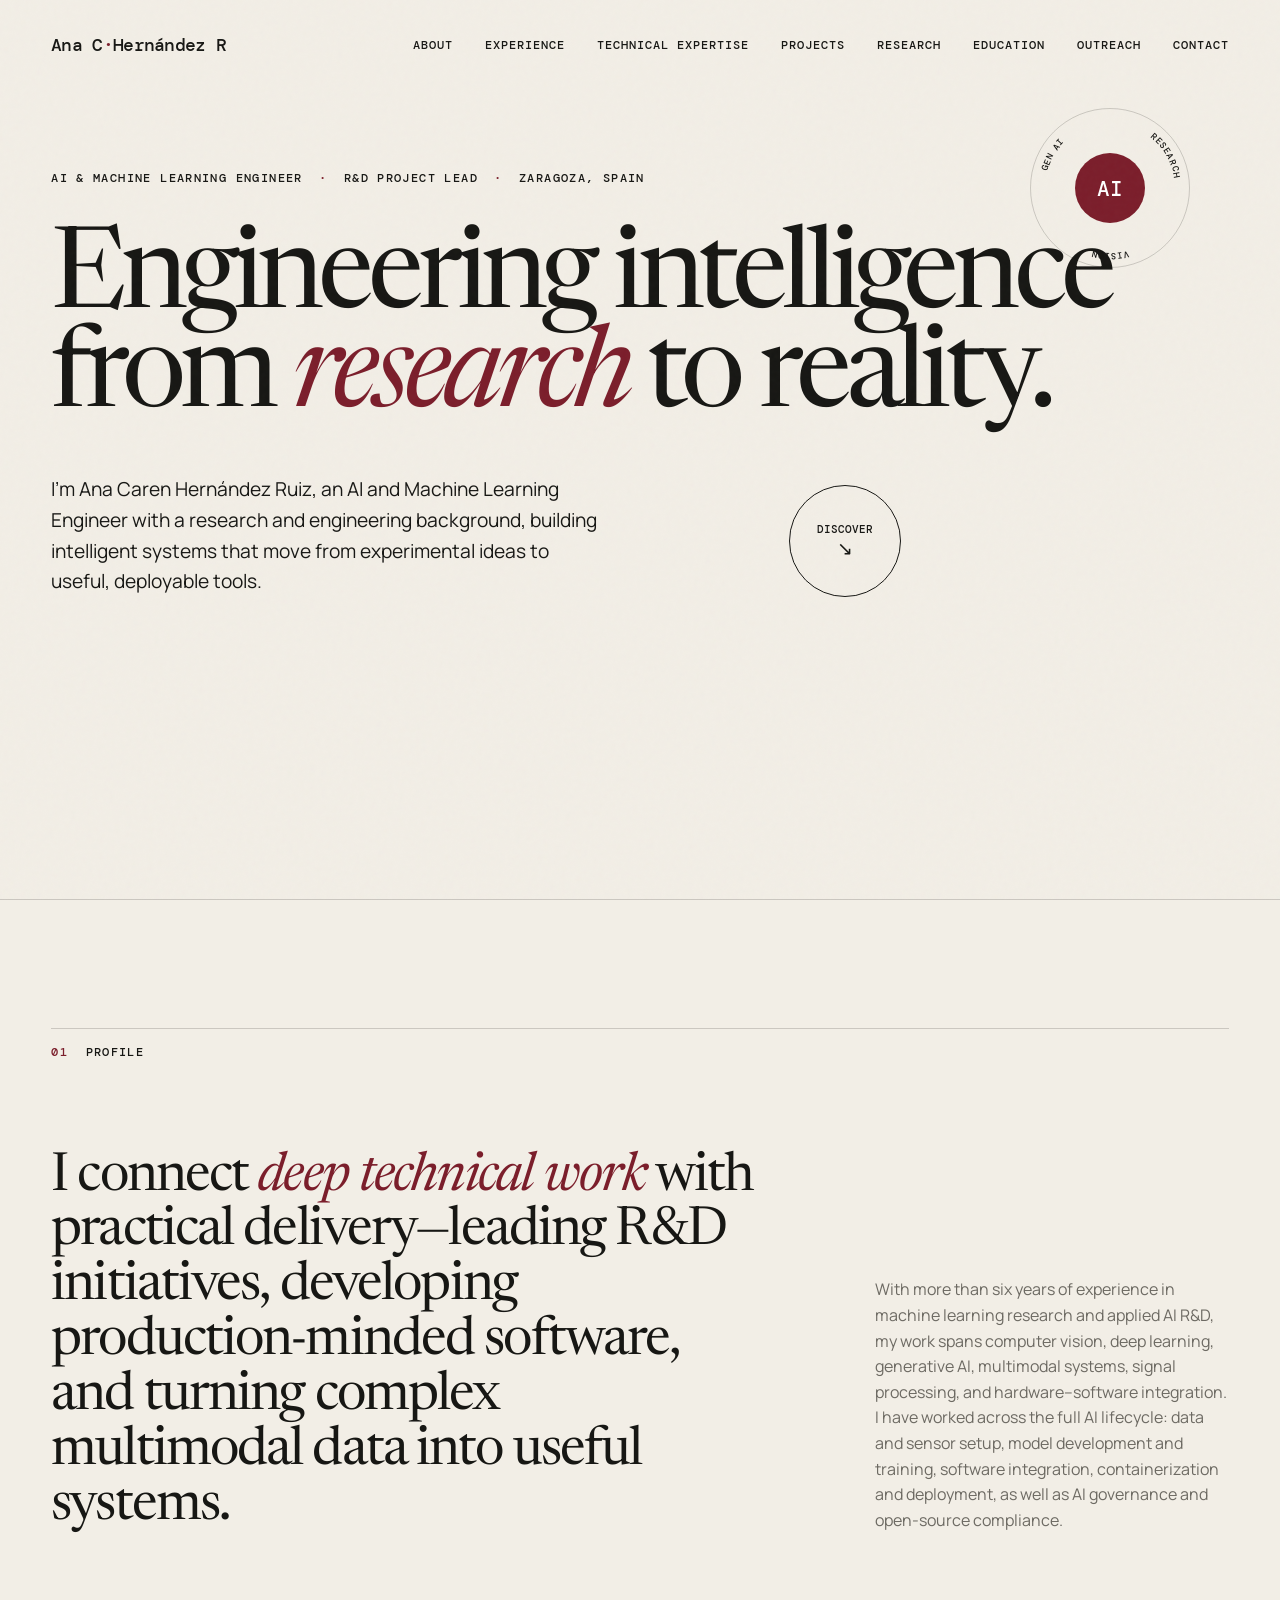
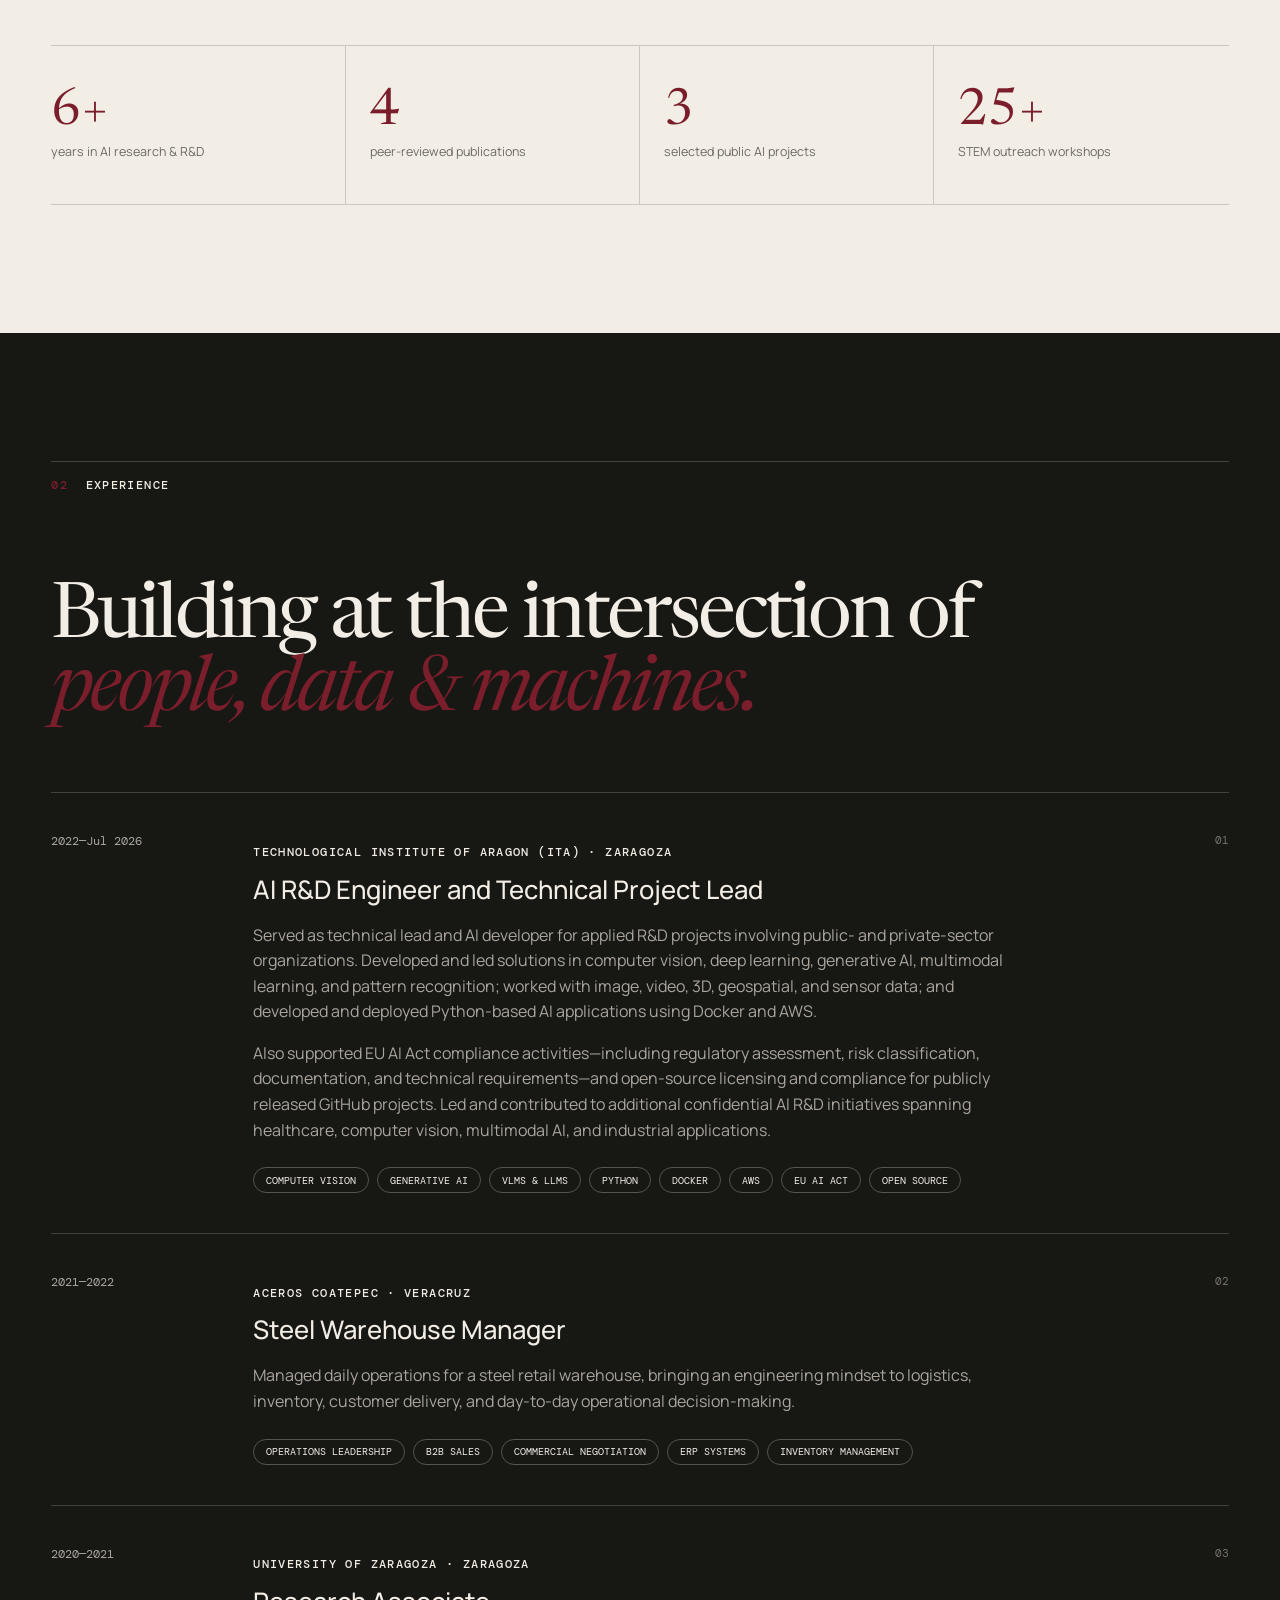
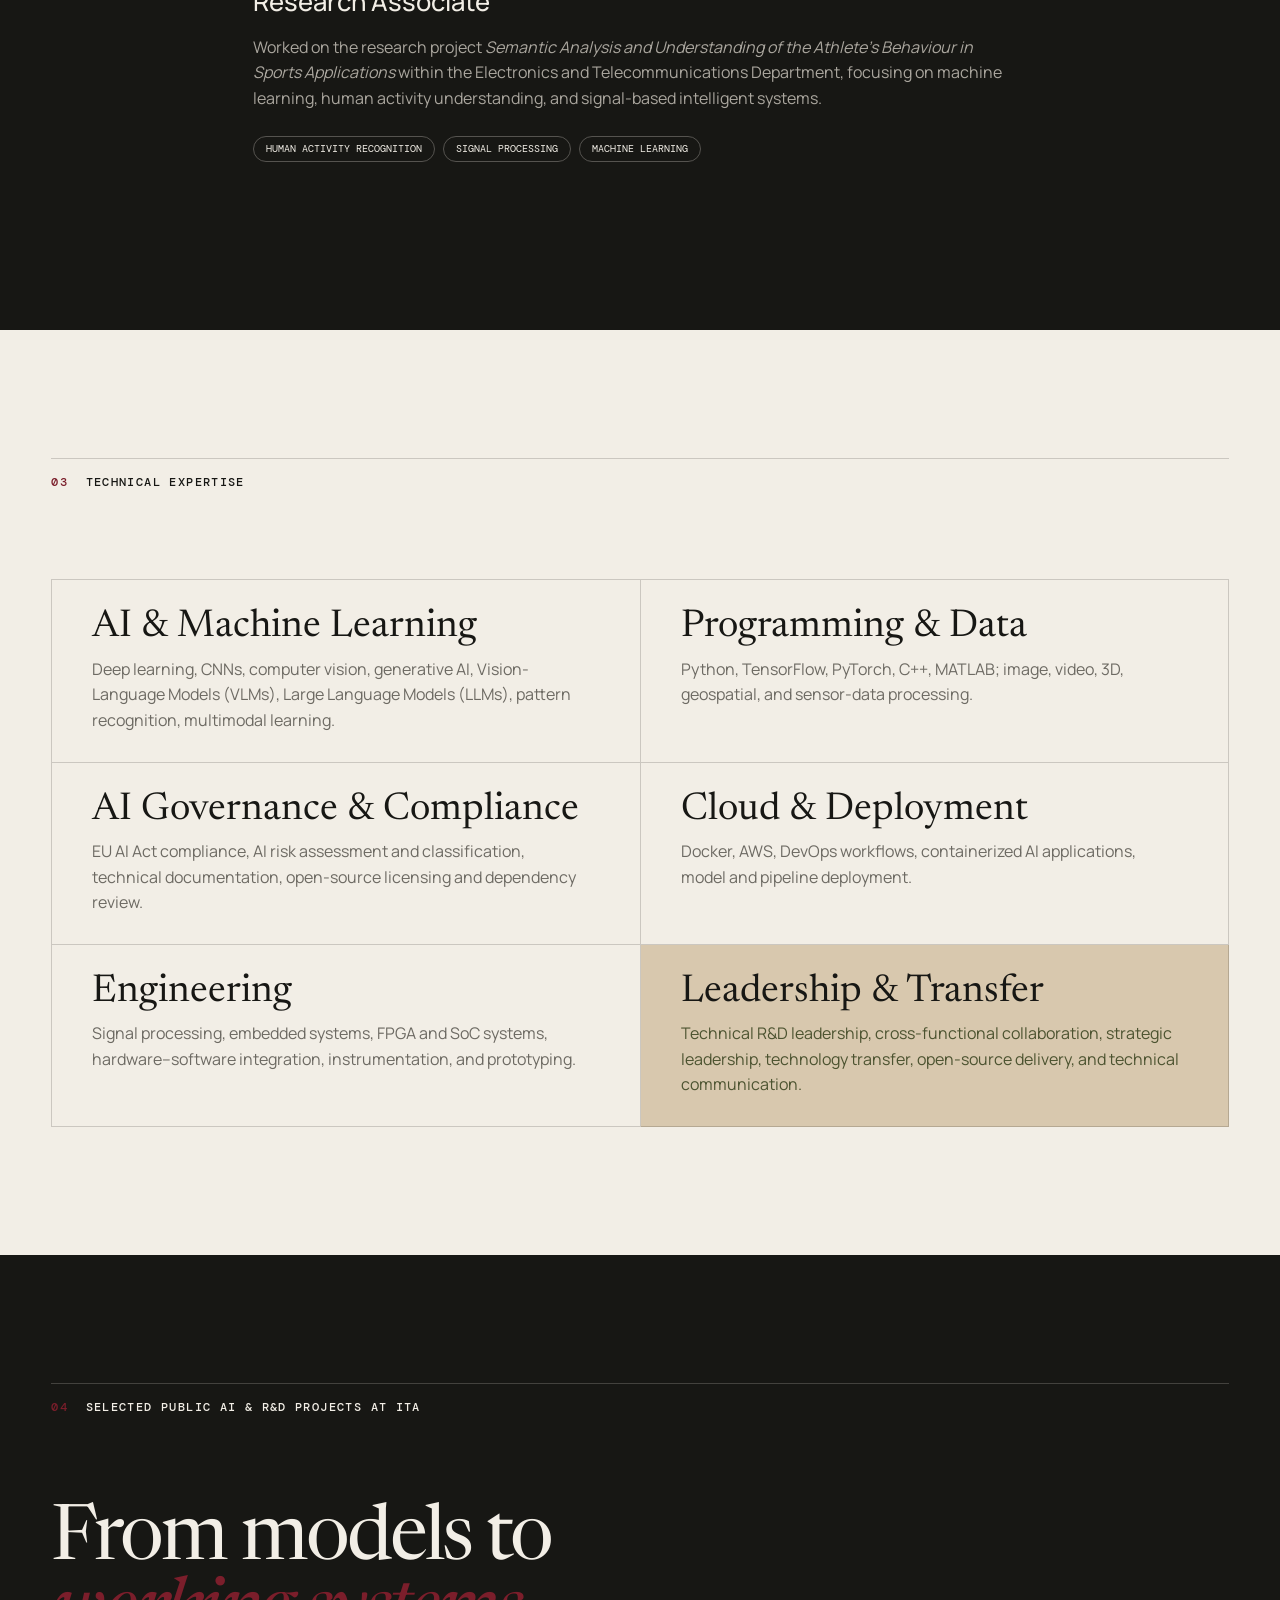
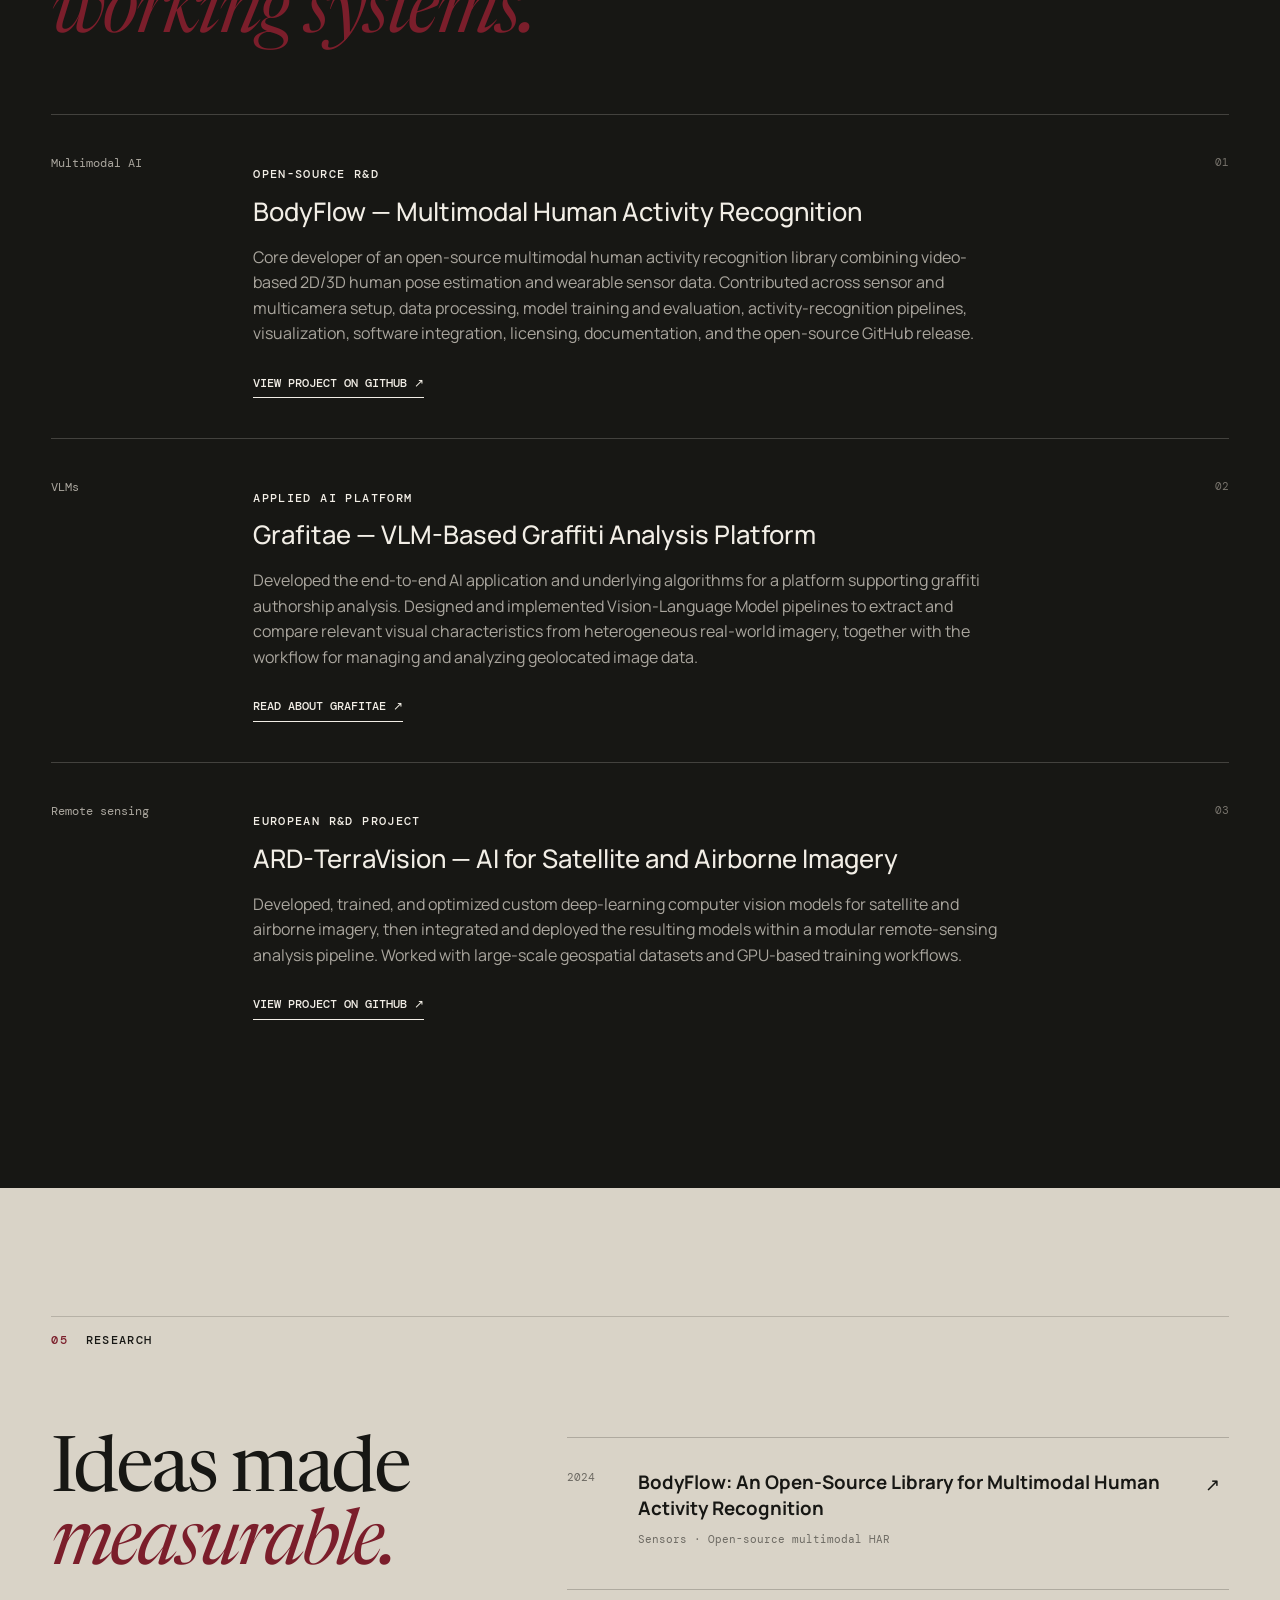
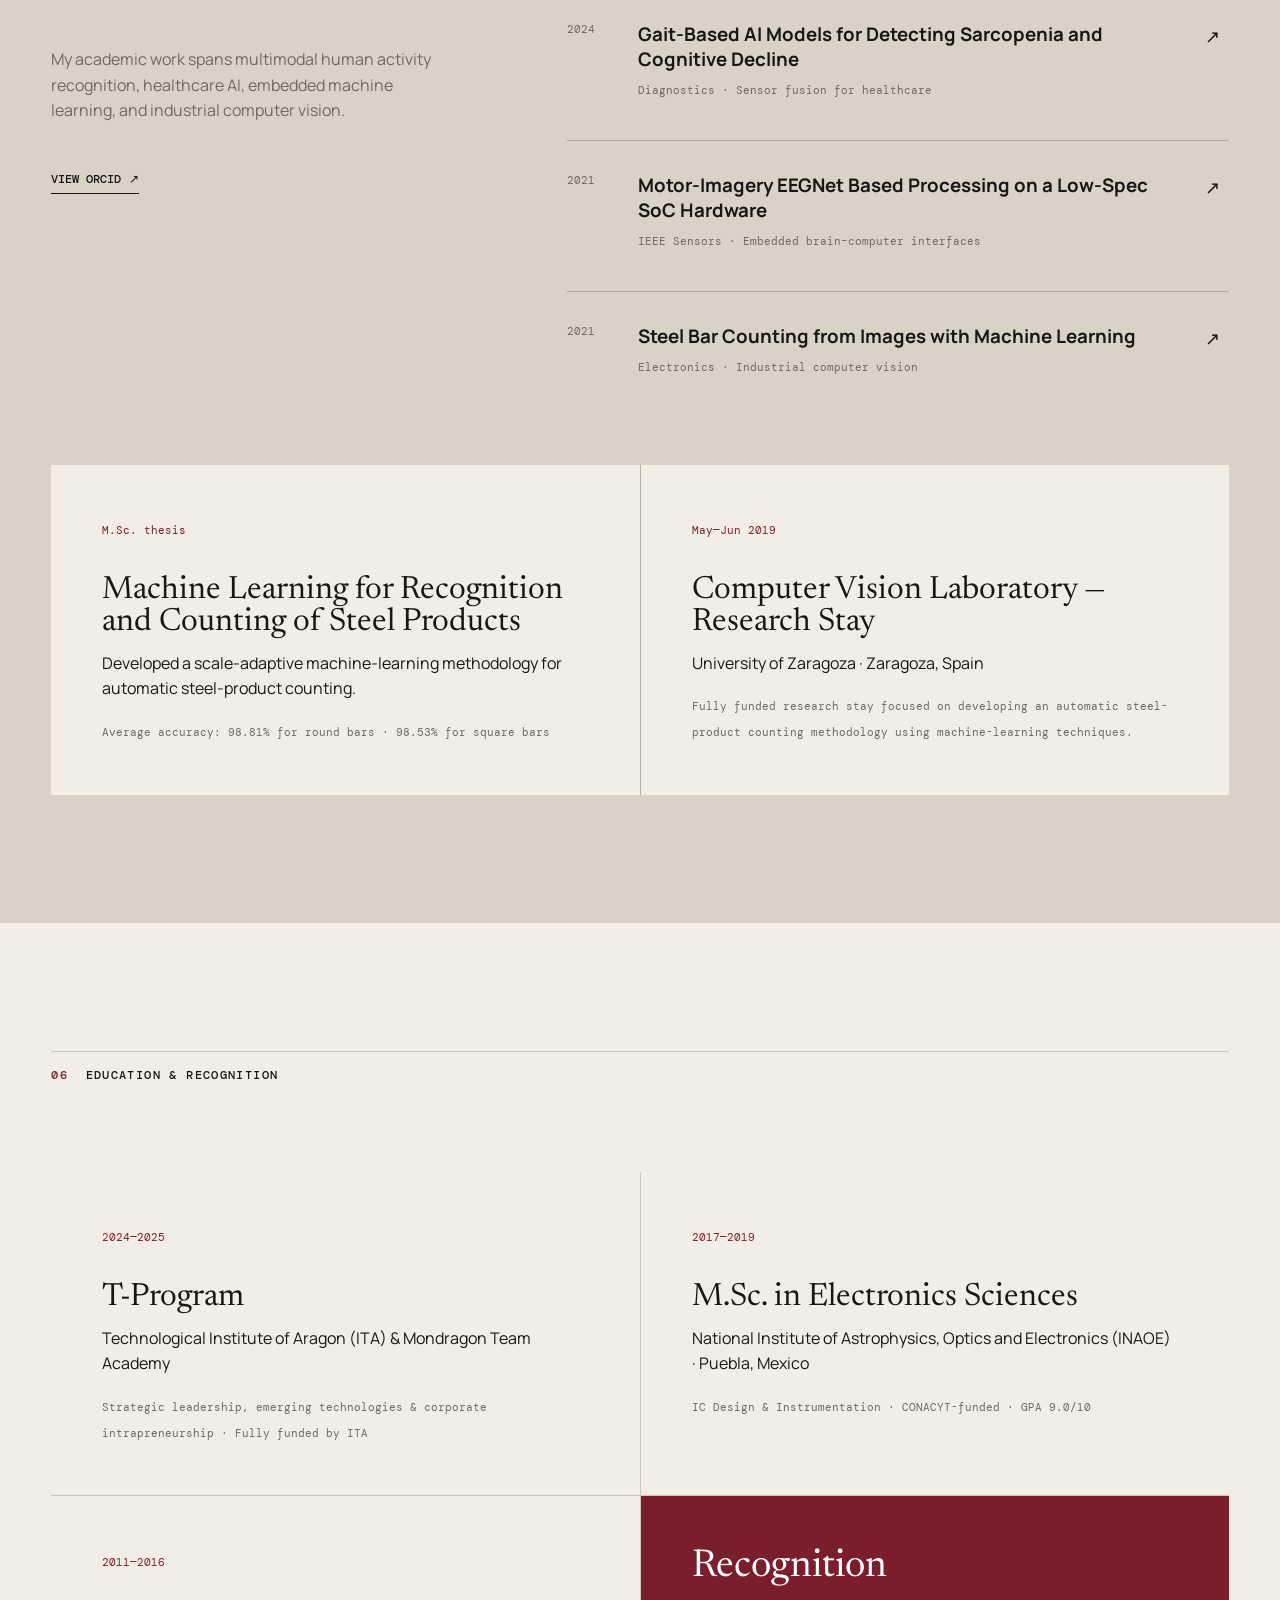
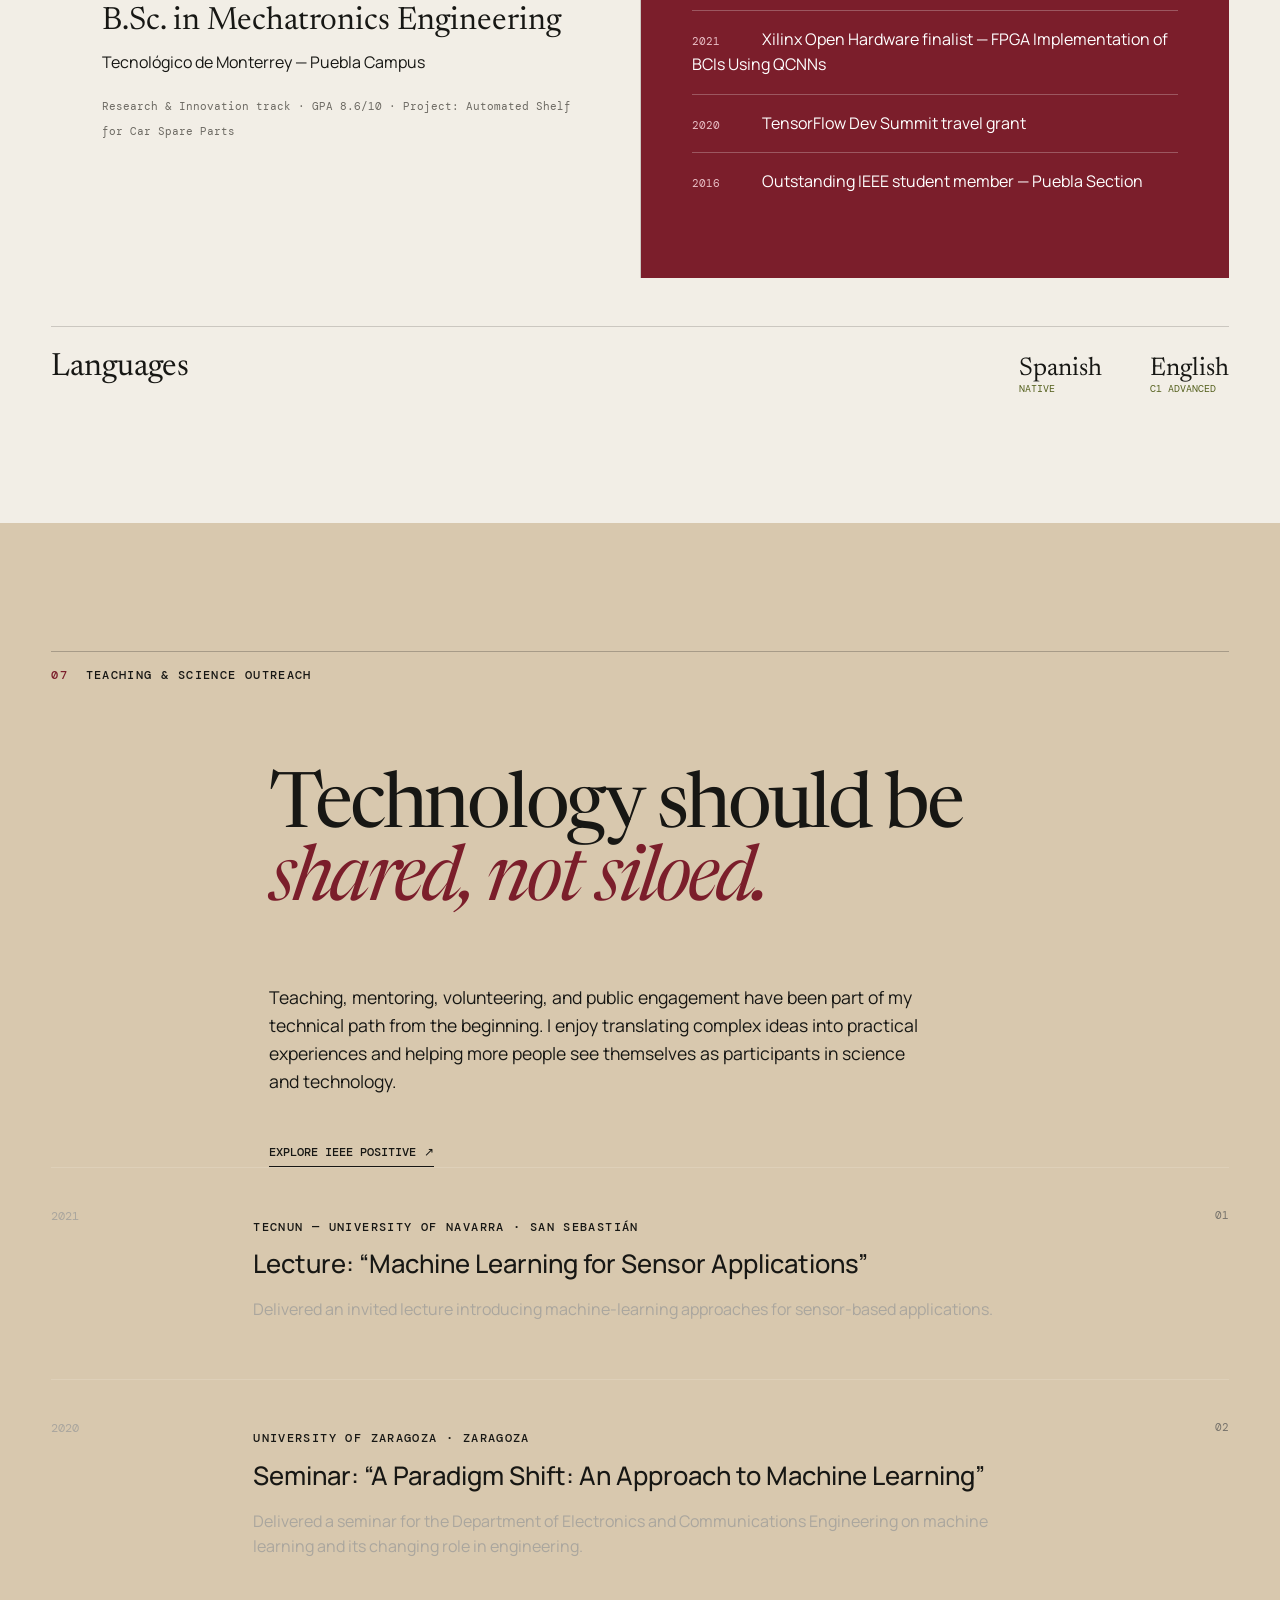
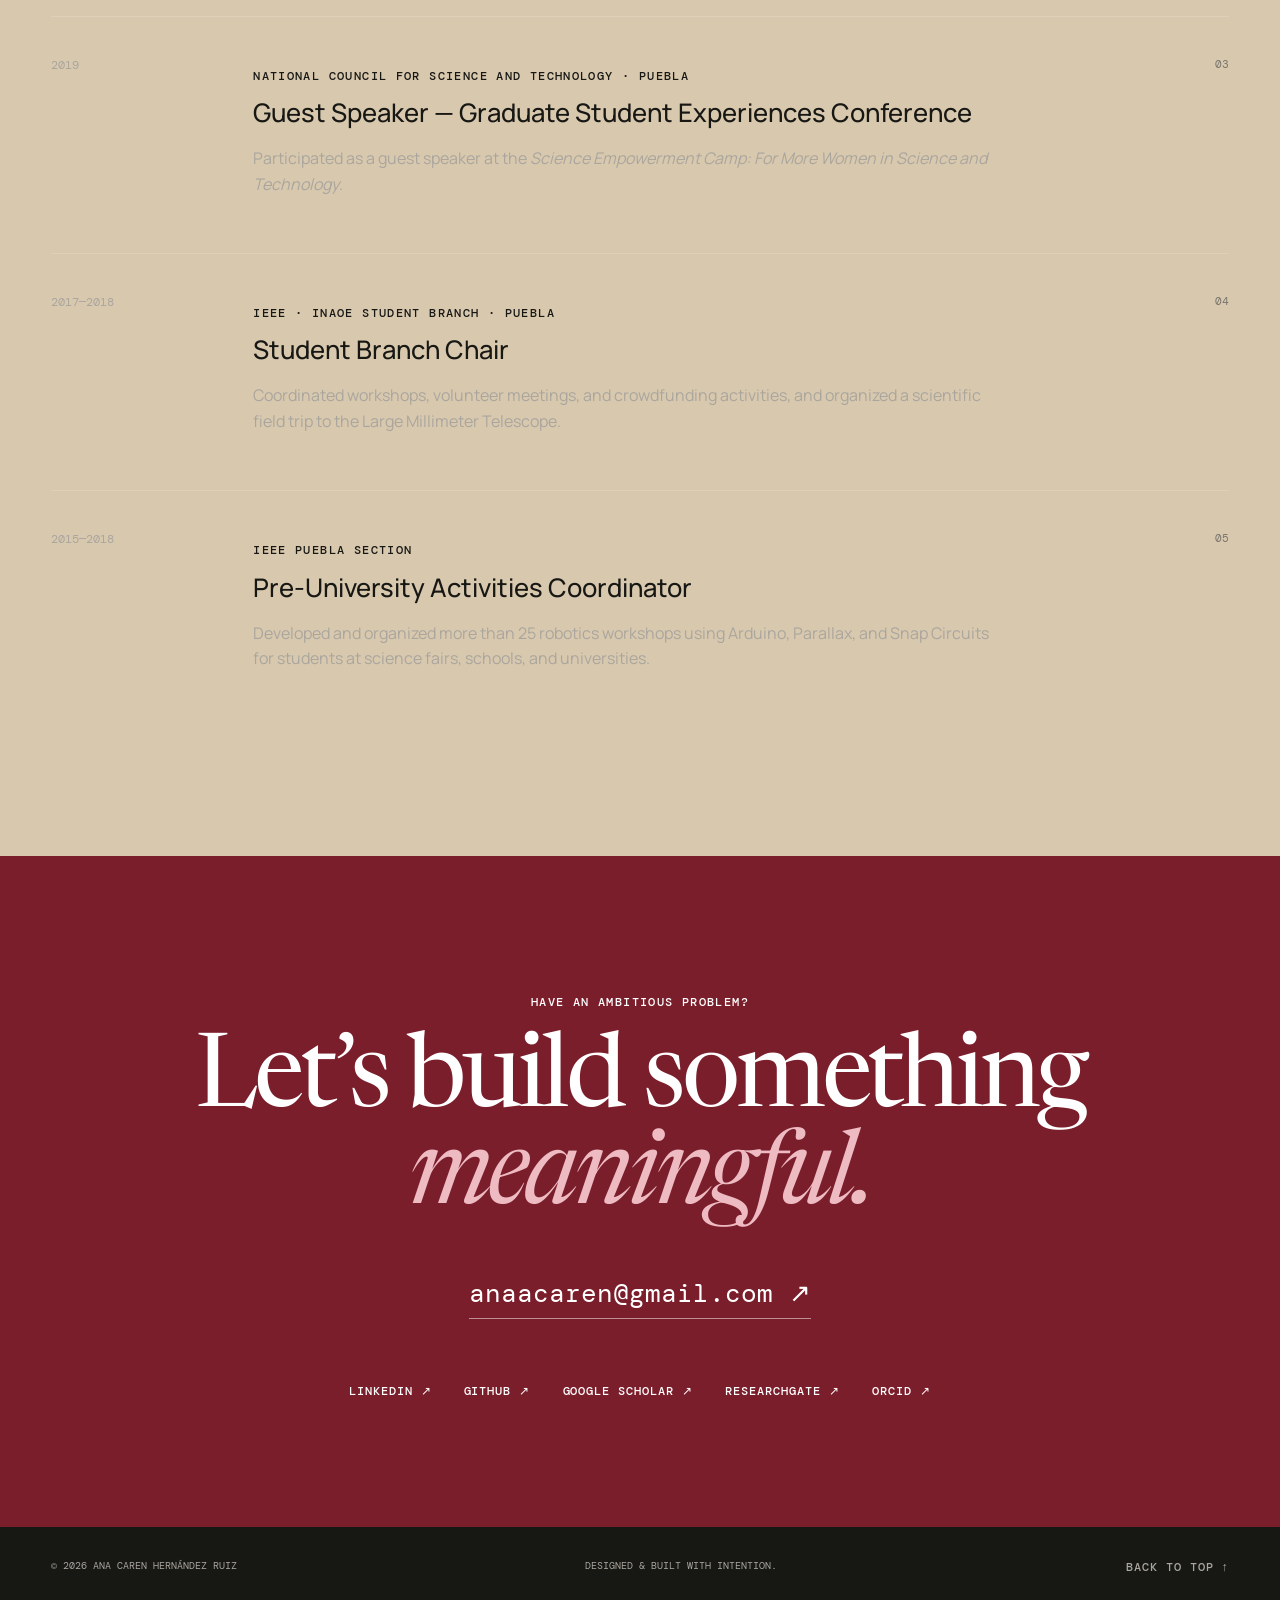
==== commit b5d75ab4: "changes to data" ====
--- a/index.html
+++ b/index.html
@@ -3,16 +3,16 @@
 <head>
   <meta charset="utf-8">
   <meta name="viewport" content="width=device-width, initial-scale=1">
-  <meta name="description" content="Ana Caren Hernández Ruiz — AI R&D project lead and software developer specializing in computer vision, multimodal AI, and intelligent systems.">
+  <meta name="description" content="Ana Caren Hernández Ruiz — AI & Machine Learning Engineer and R&D Project Lead specializing in computer vision, multimodal AI, generative AI, intelligent systems, and applied research.">
   <meta name="theme-color" content="#f3efe7">
-  <title>Ana Caren Hernández Ruiz — AI R&D & Software Development</title>
+  <title>Ana Caren Hernández Ruiz — AI & Machine Learning Engineering</title>
   <script>document.documentElement.classList.add('js')</script>
   <noscript><style>.reveal{opacity:1!important;transform:none!important}</style></noscript>
   <link rel="preconnect" href="https://fonts.googleapis.com">
   <link rel="preconnect" href="https://fonts.gstatic.com" crossorigin>
   <link href="https://fonts.googleapis.com/css2?family=DM+Mono:wght@300;400;500&family=Manrope:wght@400;500;600;700&family=Newsreader:ital,opsz,wght@0,6..72,400;0,6..72,500;1,6..72,400&display=swap" rel="stylesheet">
   <link rel="stylesheet" href="styles.css">
-  <style>:root{--lime:#d8c8ae}.section-label[id]{scroll-margin-top:2rem}.skill-card{min-height:0;padding:1.75rem 2.5rem}.skill-card h3{margin:0 0 .65rem}.skill-card p{margin:0}.language-block{display:flex;align-items:baseline;justify-content:space-between;gap:2rem;margin-top:3rem;padding-top:1.5rem;border-top:1px solid var(--line)}.language-block h3{font:400 2rem Newsreader,serif;margin:0}.language-block .languages{margin:0}.contact-links{flex-wrap:wrap}@media(max-width:600px){.language-block{align-items:flex-start;flex-direction:column}.language-block .languages{flex-direction:row;gap:2rem}}</style>
+  <style>:root{--lime:#d8c8ae}.section-label[id]{scroll-margin-top:2rem}.skill-card{min-height:0;padding:1.75rem 2.5rem}.skill-card h3{margin:0 0 .65rem}.skill-card p{margin:0}.language-block{display:flex;align-items:baseline;justify-content:space-between;gap:2rem;margin-top:3rem;padding-top:1.5rem;border-top:1px solid var(--line)}.language-block h3{font:400 2rem Newsreader,serif;margin:0}.language-block .languages{margin:0}.contact-links{flex-wrap:wrap}.project-link{display:inline-block;margin-top:.8rem}.research-notes{margin-top:3rem}@media(max-width:600px){.language-block{align-items:flex-start;flex-direction:column}.language-block .languages{flex-direction:row;gap:2rem}}</style>
   <link rel="stylesheet" href="orbit.css">
   <script src="script.js" defer></script>
 </head>
@@ -26,6 +26,7 @@
       <a href="#about">About</a>
       <a href="#experience">Experience</a>
       <a href="#expertise">Technical Expertise</a>
+      <a href="#projects">Projects</a>
       <a href="#research">Research</a>
       <a href="#education">Education</a>
       <a href="#outreach">Outreach</a>
@@ -36,10 +37,10 @@
 
   <main id="main">
     <section class="hero" id="top">
-      <div class="hero-kicker reveal">AI R&amp;D project lead <span>·</span> Zaragoza, Spain</div>
+      <div class="hero-kicker reveal">AI &amp; Machine Learning Engineer <span>·</span> R&amp;D Project Lead <span>·</span> Zaragoza, Spain</div>
       <h1 class="reveal">Engineering intelligence<br>from <em>research</em> to reality.</h1>
       <div class="hero-bottom reveal">
-        <p>My name is Ana Hernández and I am a software developer and AI researcher building AI multimodal systems that work beyond the lab.</p>
+        <p>I’m Ana Caren Hernández Ruiz, an AI and Machine Learning Engineer with a research and engineering background, building intelligent systems that move from experimental ideas to useful, deployable tools.</p>
         <a class="round-link" href="#about" aria-label="Discover more"><span>Discover</span><span class="arrow">↘</span></a>
       </div>
       <div class="hero-orbit" aria-hidden="true">
@@ -60,14 +61,14 @@
     <section class="intro section">
       <div class="section-label reveal" id="about"><span>01</span> Profile</div>
       <div class="intro-copy reveal">
-        <p class="statement">I connect <em>deep technical work</em> with practical delivery—leading R&amp;D initiatives, writing production-minded software, and turning complex data into useful systems.</p>
-        <p class="body-copy">With 6+ years across AI research and development, my work spans deep learning, computer vision, generative AI, signal processing, and hardware–software integration. I’m at my best where prototypes need to become dependable tools.</p>
+        <p class="statement">I connect <em>deep technical work</em> with practical delivery—leading R&amp;D initiatives, developing production-minded software, and turning complex multimodal data into useful systems.</p>
+        <p class="body-copy">With more than six years of experience in machine learning research and applied AI R&amp;D, my work spans computer vision, deep learning, generative AI, multimodal systems, signal processing, and hardware–software integration. I have worked across the full AI lifecycle: data and sensor setup, model development and training, software integration, containerization and deployment, as well as AI governance and open-source compliance.</p>
       </div>
       <div class="metrics reveal" aria-label="Career highlights">
-        <div><strong>6+</strong><span>years in AI R&amp;D</span></div>
+        <div><strong>6+</strong><span>years in AI research &amp; R&amp;D</span></div>
         <div><strong>4</strong><span>peer-reviewed publications</span></div>
-        <div><strong>98.8 %</strong><span>thesis model accuracy</span></div>
-        <div><strong>2</strong><span>countries studied &amp; worked</span></div>
+        <div><strong>3</strong><span>selected public AI projects</span></div>
+        <div><strong>25+</strong><span>STEM outreach workshops</span></div>
       </div>
     </section>
 
@@ -76,18 +77,24 @@
       <div class="section-heading reveal"><h2>Building at the intersection of<br><em>people, data &amp; machines.</em></h2></div>
       <div class="timeline">
         <article class="role reveal">
-          <div class="role-date">2022—2026</div>
-          <div><p class="eyebrow">Technological Institute of Aragon · Zaragoza</p><h3>Senior Technician, AI R&amp;D Project Lead &amp; Developer</h3><p>Technical leadership and AI development for public- and private-sector initiatives. Work across computer vision, vision-language and large language models, AI for healthcare, remote sensing, web development, DevOps, and AWS.</p><ul class="tags"><li>Computer Vision</li><li>GenAI</li><li>Python</li><li>AWS</li><li>Geospatial</li><li>3D &amp; sensor data</li></ul></div>
+          <div class="role-date">2022—Jul 2026</div>
+          <div>
+            <p class="eyebrow">Technological Institute of Aragon (ITA) · Zaragoza</p>
+            <h3>AI R&amp;D Engineer and Technical Project Lead</h3>
+            <p>Served as technical lead and AI developer for applied R&amp;D projects involving public- and private-sector organizations. Developed and led solutions in computer vision, deep learning, generative AI, multimodal learning, and pattern recognition; worked with image, video, 3D, geospatial, and sensor data; and developed and deployed Python-based AI applications using Docker and AWS.</p>
+            <p>Also supported EU AI Act compliance activities—including regulatory assessment, risk classification, documentation, and technical requirements—and open-source licensing and compliance for publicly released GitHub projects. Led and contributed to additional confidential AI R&amp;D initiatives spanning healthcare, computer vision, multimodal AI, and industrial applications.</p>
+            <ul class="tags"><li>Computer Vision</li><li>Generative AI</li><li>VLMs &amp; LLMs</li><li>Python</li><li>Docker</li><li>AWS</li><li>EU AI Act</li><li>Open Source</li></ul>
+          </div>
           <div class="role-index">01</div>
         </article>
         <article class="role reveal">
           <div class="role-date">2021—2022</div>
-          <div><p class="eyebrow">Aceros Coatepec · Veracruz</p><h3>Steel Warehouse Manager</h3><p>Managed daily operations for a steel retail warehouse, bringing an engineering mindset to logistics, inventory, and customer delivery.</p><ul class="tags"><li>Operations Leadership</li><li>B2B Sales</li><li>Commercial Negotiation</li><li>ERP Systems</li><li>Inventory Management</li></ul></div>
+          <div><p class="eyebrow">Aceros Coatepec · Veracruz</p><h3>Steel Warehouse Manager</h3><p>Managed daily operations for a steel retail warehouse, bringing an engineering mindset to logistics, inventory, customer delivery, and day-to-day operational decision-making.</p><ul class="tags"><li>Operations Leadership</li><li>B2B Sales</li><li>Commercial Negotiation</li><li>ERP Systems</li><li>Inventory Management</li></ul></div>
           <div class="role-index">02</div>
         </article>
         <article class="role reveal">
           <div class="role-date">2020—2021</div>
-          <div><p class="eyebrow">University of Zaragoza · Zaragoza</p><h3>Research Associate</h3><p>Researched semantic analysis and understanding of athlete behaviour in sports applications within the Electronics and Telecommunications Department.</p><ul class="tags"><li>Human activity recognition</li><li>Signal processing</li><li>Machine learning</li></ul></div>
+          <div><p class="eyebrow">University of Zaragoza · Zaragoza</p><h3>Research Associate</h3><p>Worked on the research project <em>Semantic Analysis and Understanding of the Athlete's Behaviour in Sports Applications</em> within the Electronics and Telecommunications Department, focusing on machine learning, human activity understanding, and signal-based intelligent systems.</p><ul class="tags"><li>Human Activity Recognition</li><li>Signal Processing</li><li>Machine Learning</li></ul></div>
           <div class="role-index">03</div>
         </article>
       </div>
@@ -96,17 +103,56 @@
     <section class="expertise section">
       <div class="section-label reveal" id="expertise"><span>03</span> Technical expertise</div>
       <div class="skill-grid">
-        <article class="skill-card reveal"><h3>Intelligent systems</h3><p>Deep learning, CNNs, computer vision, Vision AI, VLMs, LLMs, pattern recognition, multimodal sensor fusion.</p></article>
-        <article class="skill-card reveal"><h3>Software &amp; data</h3><p>Python, TensorFlow, PyTorch, C++, MATLAB, web development, data processing, DevOps, AWS.</p></article>
-        <article class="skill-card reveal"><h3>Physical computing</h3><p>Signal processing, FPGA and SoC systems, IC design, hardware–software integration, instrumentation, rapid prototyping.</p></article>
-        <article class="skill-card accent reveal"><h3>Leadership</h3><p>R&amp;D project direction, cross-functional collaboration, strategic leadership, technology transfer, technical communication.</p></article>
+        <article class="skill-card reveal"><h3>AI &amp; Machine Learning</h3><p>Deep learning, CNNs, computer vision, generative AI, Vision-Language Models (VLMs), Large Language Models (LLMs), pattern recognition, multimodal learning.</p></article>
+        <article class="skill-card reveal"><h3>Programming &amp; Data</h3><p>Python, TensorFlow, PyTorch, C++, MATLAB; image, video, 3D, geospatial, and sensor-data processing.</p></article>
+        <article class="skill-card reveal"><h3>AI Governance &amp; Compliance</h3><p>EU AI Act compliance, AI risk assessment and classification, technical documentation, open-source licensing and dependency review.</p></article>
+        <article class="skill-card reveal"><h3>Cloud &amp; Deployment</h3><p>Docker, AWS, DevOps workflows, containerized AI applications, model and pipeline deployment.</p></article>
+        <article class="skill-card reveal"><h3>Engineering</h3><p>Signal processing, embedded systems, FPGA and SoC systems, hardware–software integration, instrumentation, and prototyping.</p></article>
+        <article class="skill-card accent reveal"><h3>Leadership &amp; Transfer</h3><p>Technical R&amp;D leadership, cross-functional collaboration, strategic leadership, technology transfer, open-source delivery, and technical communication.</p></article>
+      </div>
+    </section>
+
+    <section class="experience section">
+      <div class="section-label reveal" id="projects"><span>04</span> Selected public AI &amp; R&amp;D projects at ITA</div>
+      <div class="section-heading reveal"><h2>From models to<br><em>working systems.</em></h2></div>
+      <div class="timeline">
+        <article class="role reveal">
+          <div class="role-date">Multimodal AI</div>
+          <div>
+            <p class="eyebrow">Open-source R&amp;D</p>
+            <h3>BodyFlow — Multimodal Human Activity Recognition</h3>
+            <p>Core developer of an open-source multimodal human activity recognition library combining video-based 2D/3D human pose estimation and wearable sensor data. Contributed across sensor and multicamera setup, data processing, model training and evaluation, activity-recognition pipelines, visualization, software integration, licensing, documentation, and the open-source GitHub release.</p>
+            <a class="text-link project-link" href="https://github.com/ITA-TECNOLOGIA/BodyFlow" target="_blank" rel="noreferrer">View project on GitHub <span>↗</span></a>
+          </div>
+          <div class="role-index">01</div>
+        </article>
+        <article class="role reveal">
+          <div class="role-date">VLMs</div>
+          <div>
+            <p class="eyebrow">Applied AI platform</p>
+            <h3>Grafitae — VLM-Based Graffiti Analysis Platform</h3>
+            <p>Developed the end-to-end AI application and underlying algorithms for a platform supporting graffiti authorship analysis. Designed and implemented Vision-Language Model pipelines to extract and compare relevant visual characteristics from heterogeneous real-world imagery, together with the workflow for managing and analyzing geolocated image data.</p>
+            <a class="text-link project-link" href="https://www.heraldo.es/noticias/aragon/2026/03/03/como-identifica-ia-grafiteros-zaragoza-ita-innoidea-grafitae-1898826.html" target="_blank" rel="noreferrer">Read about Grafitae <span>↗</span></a>
+          </div>
+          <div class="role-index">02</div>
+        </article>
+        <article class="role reveal">
+          <div class="role-date">Remote sensing</div>
+          <div>
+            <p class="eyebrow">European R&amp;D project</p>
+            <h3>ARD-TerraVision — AI for Satellite and Airborne Imagery</h3>
+            <p>Developed, trained, and optimized custom deep-learning computer vision models for satellite and airborne imagery, then integrated and deployed the resulting models within a modular remote-sensing analysis pipeline. Worked with large-scale geospatial datasets and GPU-based training workflows.</p>
+            <a class="text-link project-link" href="https://github.com/ITA-TECNOLOGIA/Ard-Terravision" target="_blank" rel="noreferrer">View project on GitHub <span>↗</span></a>
+          </div>
+          <div class="role-index">03</div>
+        </article>
       </div>
     </section>
 
     <section class="research section">
-      <div class="section-label reveal" id="research"><span>04</span> Research</div>
+      <div class="section-label reveal" id="research"><span>05</span> Research</div>
       <div class="research-layout">
-        <div class="sticky-title reveal"><h2>Ideas made<br><em>measurable.</em></h2><p>Peer-reviewed work across human activity recognition, healthcare, embedded AI, and industrial computer vision.</p><a class="text-link" href="https://orcid.org/0000-0001-6318-6162" target="_blank" rel="noreferrer">View ORCID <span>↗</span></a></div>
+        <div class="sticky-title reveal"><h2>Ideas made<br><em>measurable.</em></h2><p>My academic work spans multimodal human activity recognition, healthcare AI, embedded machine learning, and industrial computer vision.</p><a class="text-link" href="https://orcid.org/0000-0001-6318-6162" target="_blank" rel="noreferrer">View ORCID <span>↗</span></a></div>
         <div class="publication-list">
           <a class="publication reveal" href="https://doi.org/10.3390/s24206729" target="_blank" rel="noreferrer"><span class="pub-year">2024</span><div><h3>BodyFlow: An Open-Source Library for Multimodal Human Activity Recognition</h3><p>Sensors · Open-source multimodal HAR</p></div><span class="pub-arrow">↗</span></a>
           <a class="publication reveal" href="https://doi.org/10.3390/diagnostics14242886" target="_blank" rel="noreferrer"><span class="pub-year">2024</span><div><h3>Gait-Based AI Models for Detecting Sarcopenia and Cognitive Decline</h3><p>Diagnostics · Sensor fusion for healthcare</p></div><span class="pub-arrow">↗</span></a>
@@ -114,22 +160,33 @@
           <a class="publication reveal" href="https://doi.org/10.3390/electronics10040402" target="_blank" rel="noreferrer"><span class="pub-year">2021</span><div><h3>Steel Bar Counting from Images with Machine Learning</h3><p>Electronics · Industrial computer vision</p></div><span class="pub-arrow">↗</span></a>
         </div>
       </div>
+      <div class="education-grid research-notes">
+        <div class="degree reveal"><span>M.Sc. thesis</span><h3>Machine Learning for Recognition and Counting of Steel Products</h3><p>Developed a scale-adaptive machine-learning methodology for automatic steel-product counting.</p><small>Average accuracy: 98.81% for round bars · 98.53% for square bars</small></div>
+        <div class="degree reveal"><span>May—Jun 2019</span><h3>Computer Vision Laboratory — Research Stay</h3><p>University of Zaragoza · Zaragoza, Spain</p><small>Fully funded research stay focused on developing an automatic steel-product counting methodology using machine-learning techniques.</small></div>
+      </div>
     </section>
 
     <section class="education section">
-      <div class="section-label reveal" id="education"><span>05</span> Education &amp; recognition</div>
+      <div class="section-label reveal" id="education"><span>06</span> Education &amp; recognition</div>
       <div class="education-grid">
-        <div class="degree reveal"><span>2017—2019</span><h3>M.Sc. in Electronics Sciences</h3><p>National Institute for Astrophysics, Optics and Electronics · Puebla, Mexico</p><small>IC Design &amp; Instrumentation · CONACYT-funded · GPA 9.0/10</small></div>
-        <div class="degree reveal"><span>2024—2025</span><h3>T-Program</h3><p>Technological Institute of Aragon &amp; Mondragon Team Academy</p><small>Strategic leadership, emerging technologies &amp; corporate intrapreneurship</small></div>
-        <div class="degree reveal"><span>2011—2016</span><h3>B.Sc. in Mechatronics Engineering</h3><p>Monterrey Institute of Technology and Higher Education · Puebla, Mexico</p><small>Research &amp; innovation pathway · GPA 8.6/10</small></div>
-        <div class="awards reveal"><h3>Recognition</h3><ul><li><span>2021</span>Xilinx Open Hardware finalist</li><li><span>2020</span>TensorFlow Dev Summit travel grant</li><li><span>2016</span>Outstanding IEEE student member</li></ul></div>
+        <div class="degree reveal"><span>2024—2025</span><h3>T-Program</h3><p>Technological Institute of Aragon (ITA) &amp; Mondragon Team Academy</p><small>Strategic leadership, emerging technologies &amp; corporate intrapreneurship · Fully funded by ITA</small></div>
+        <div class="degree reveal"><span>2017—2019</span><h3>M.Sc. in Electronics Sciences</h3><p>National Institute of Astrophysics, Optics and Electronics (INAOE) · Puebla, Mexico</p><small>IC Design &amp; Instrumentation · CONACYT-funded · GPA 9.0/10</small></div>
+        <div class="degree reveal"><span>2011—2016</span><h3>B.Sc. in Mechatronics Engineering</h3><p>Tecnológico de Monterrey — Puebla Campus</p><small>Research &amp; Innovation track · GPA 8.6/10 · Project: Automated Shelf for Car Spare Parts</small></div>
+        <div class="awards reveal"><h3>Recognition</h3><ul><li><span>2021</span>Xilinx Open Hardware finalist — FPGA Implementation of BCIs Using QCNNs</li><li><span>2020</span>TensorFlow Dev Summit travel grant</li><li><span>2016</span>Outstanding IEEE student member — Puebla Section</li></ul></div>
       </div>
       <div class="language-block reveal"><h3>Languages</h3><div class="languages"><span>Spanish <small>Native</small></span><span>English <small>C1 Advanced</small></span></div></div>
     </section>
 
     <section class="beyond section">
-      <div class="section-label reveal" id="outreach"><span>06</span> Beyond the code</div>
-      <div class="beyond-copy reveal"><h2>Technology should be<br><em>shared, not siloed.</em></h2><p>I’ve coordinated more than 25 robotics workshops for pre-university students, led an IEEE student branch, and spoken about machine learning and women in science at universities and public events.</p><a class="text-link" href="https://anaacaren.wixsite.com/ieeepositive" target="_blank" rel="noreferrer">Explore IEEE Positive <span>↗</span></a></div>
+      <div class="section-label reveal" id="outreach"><span>07</span> Teaching &amp; science outreach</div>
+      <div class="beyond-copy reveal"><h2>Technology should be<br><em>shared, not siloed.</em></h2><p>Teaching, mentoring, volunteering, and public engagement have been part of my technical path from the beginning. I enjoy translating complex ideas into practical experiences and helping more people see themselves as participants in science and technology.</p><a class="text-link" href="https://anaacaren.wixsite.com/ieeepositive" target="_blank" rel="noreferrer">Explore IEEE Positive <span>↗</span></a></div>
+      <div class="timeline">
+        <article class="role reveal"><div class="role-date">2021</div><div><p class="eyebrow">Tecnun — University of Navarra · San Sebastián</p><h3>Lecture: “Machine Learning for Sensor Applications”</h3><p>Delivered an invited lecture introducing machine-learning approaches for sensor-based applications.</p></div><div class="role-index">01</div></article>
+        <article class="role reveal"><div class="role-date">2020</div><div><p class="eyebrow">University of Zaragoza · Zaragoza</p><h3>Seminar: “A Paradigm Shift: An Approach to Machine Learning”</h3><p>Delivered a seminar for the Department of Electronics and Communications Engineering on machine learning and its changing role in engineering.</p></div><div class="role-index">02</div></article>
+        <article class="role reveal"><div class="role-date">2019</div><div><p class="eyebrow">National Council for Science and Technology · Puebla</p><h3>Guest Speaker — Graduate Student Experiences Conference</h3><p>Participated as a guest speaker at the <em>Science Empowerment Camp: For More Women in Science and Technology</em>.</p></div><div class="role-index">03</div></article>
+        <article class="role reveal"><div class="role-date">2017—2018</div><div><p class="eyebrow">IEEE · INAOE Student Branch · Puebla</p><h3>Student Branch Chair</h3><p>Coordinated workshops, volunteer meetings, and crowdfunding activities, and organized a scientific field trip to the Large Millimeter Telescope.</p></div><div class="role-index">04</div></article>
+        <article class="role reveal"><div class="role-date">2015—2018</div><div><p class="eyebrow">IEEE Puebla Section</p><h3>Pre-University Activities Coordinator</h3><p>Developed and organized more than 25 robotics workshops using Arduino, Parallax, and Snap Circuits for students at science fairs, schools, and universities.</p></div><div class="role-index">05</div></article>
+      </div>
     </section>
 
     <section class="contact section" id="contact">
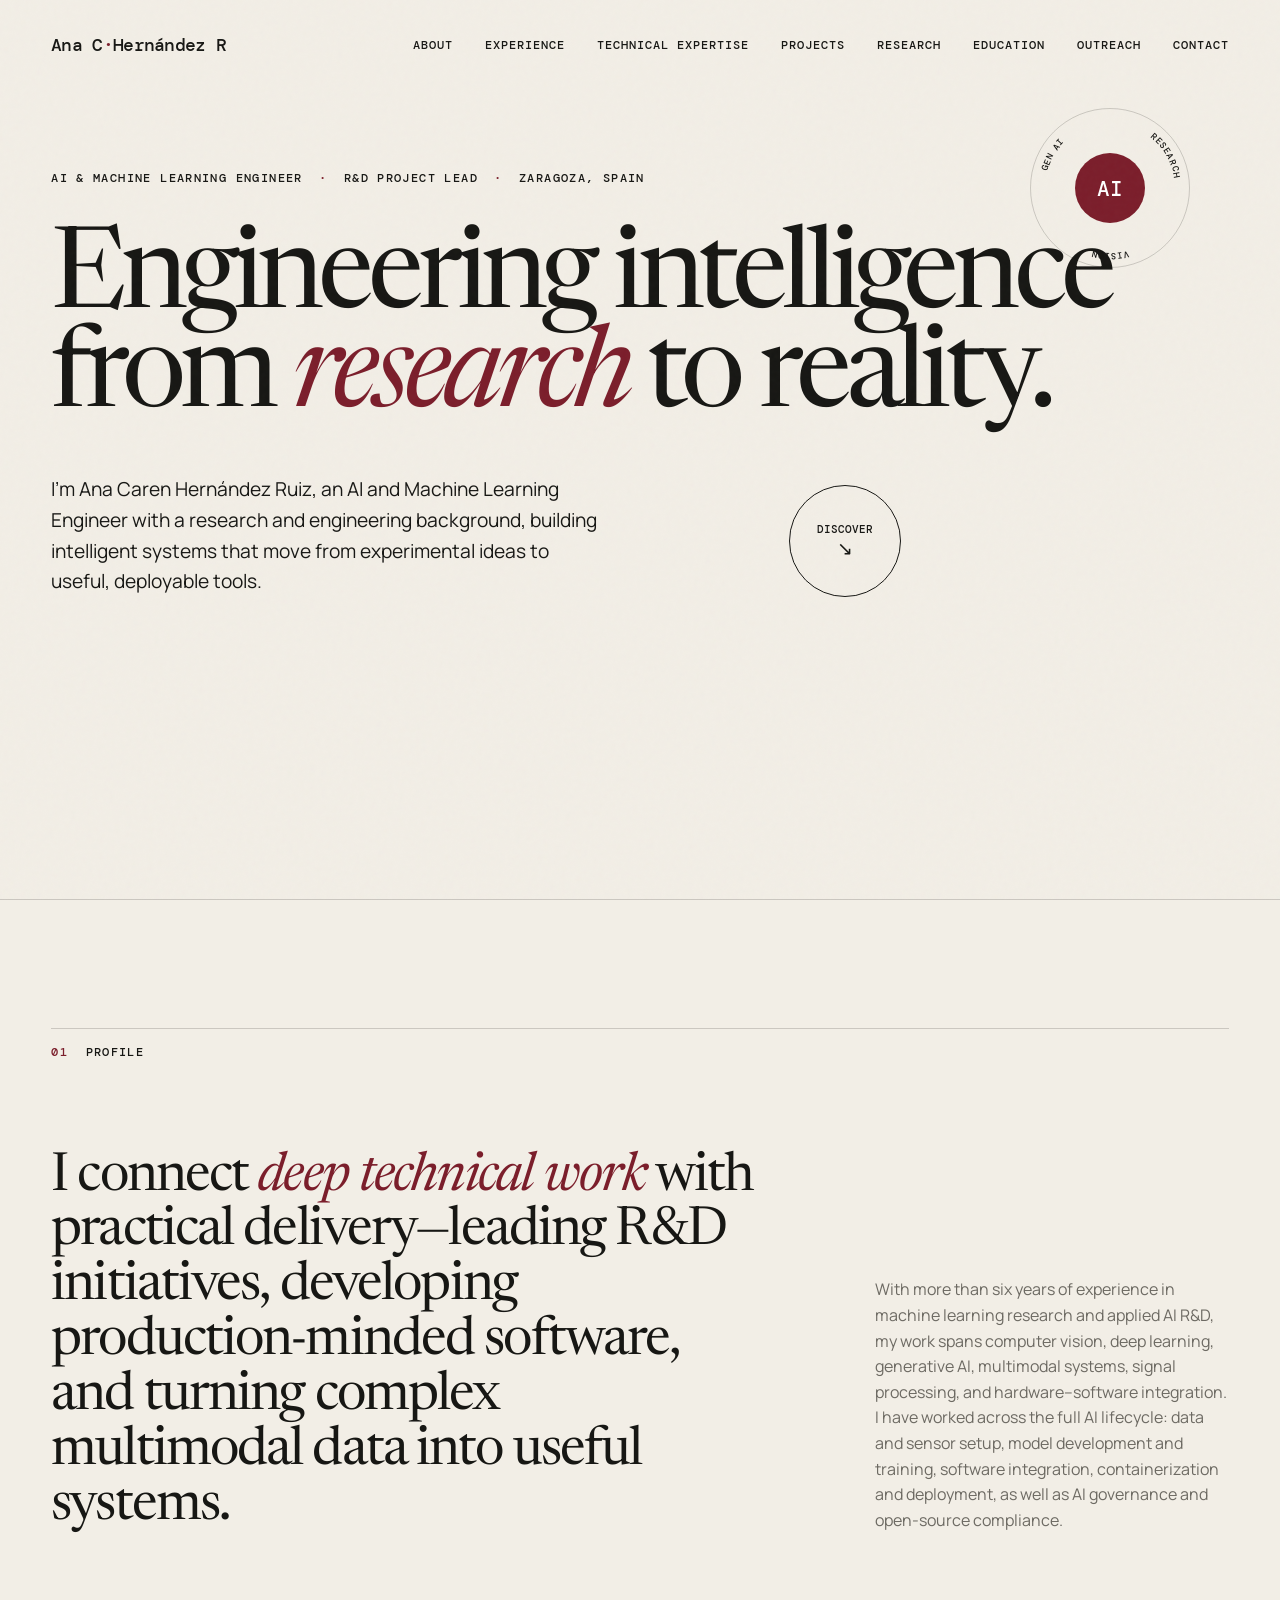
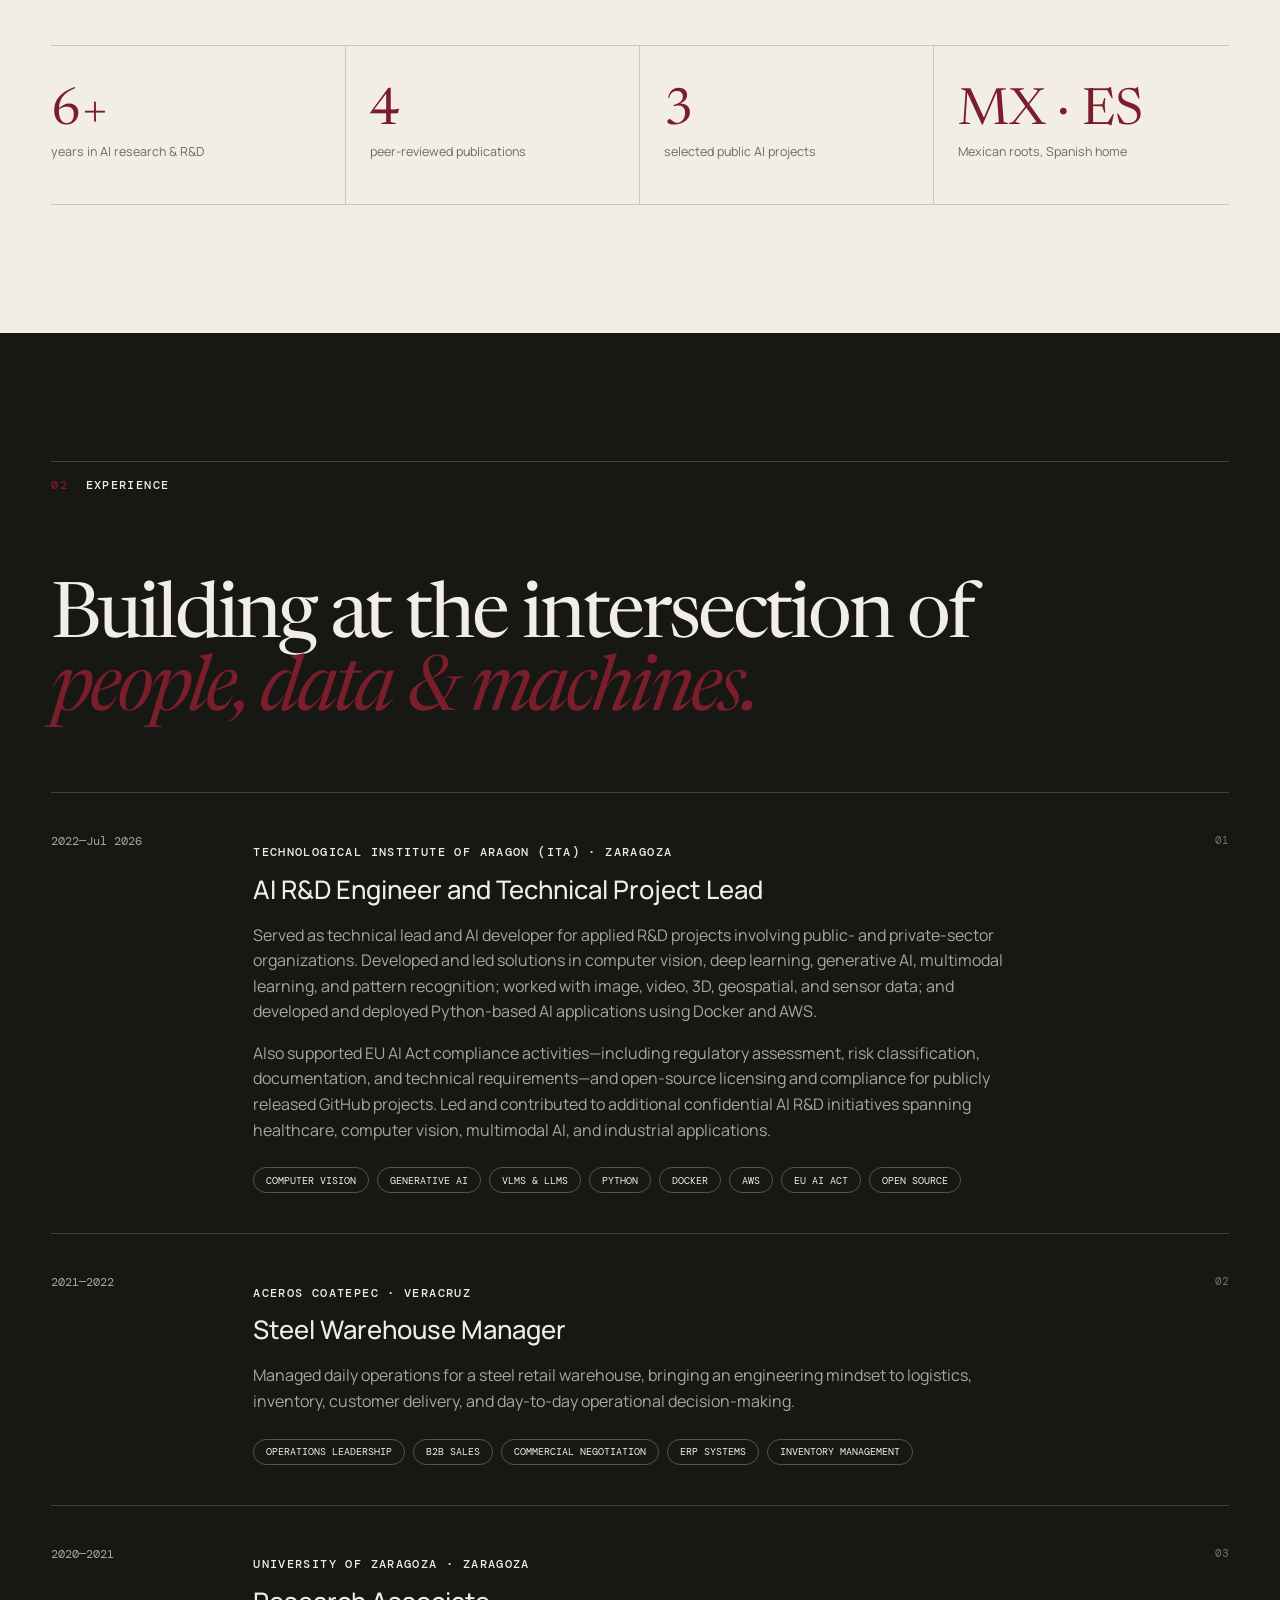
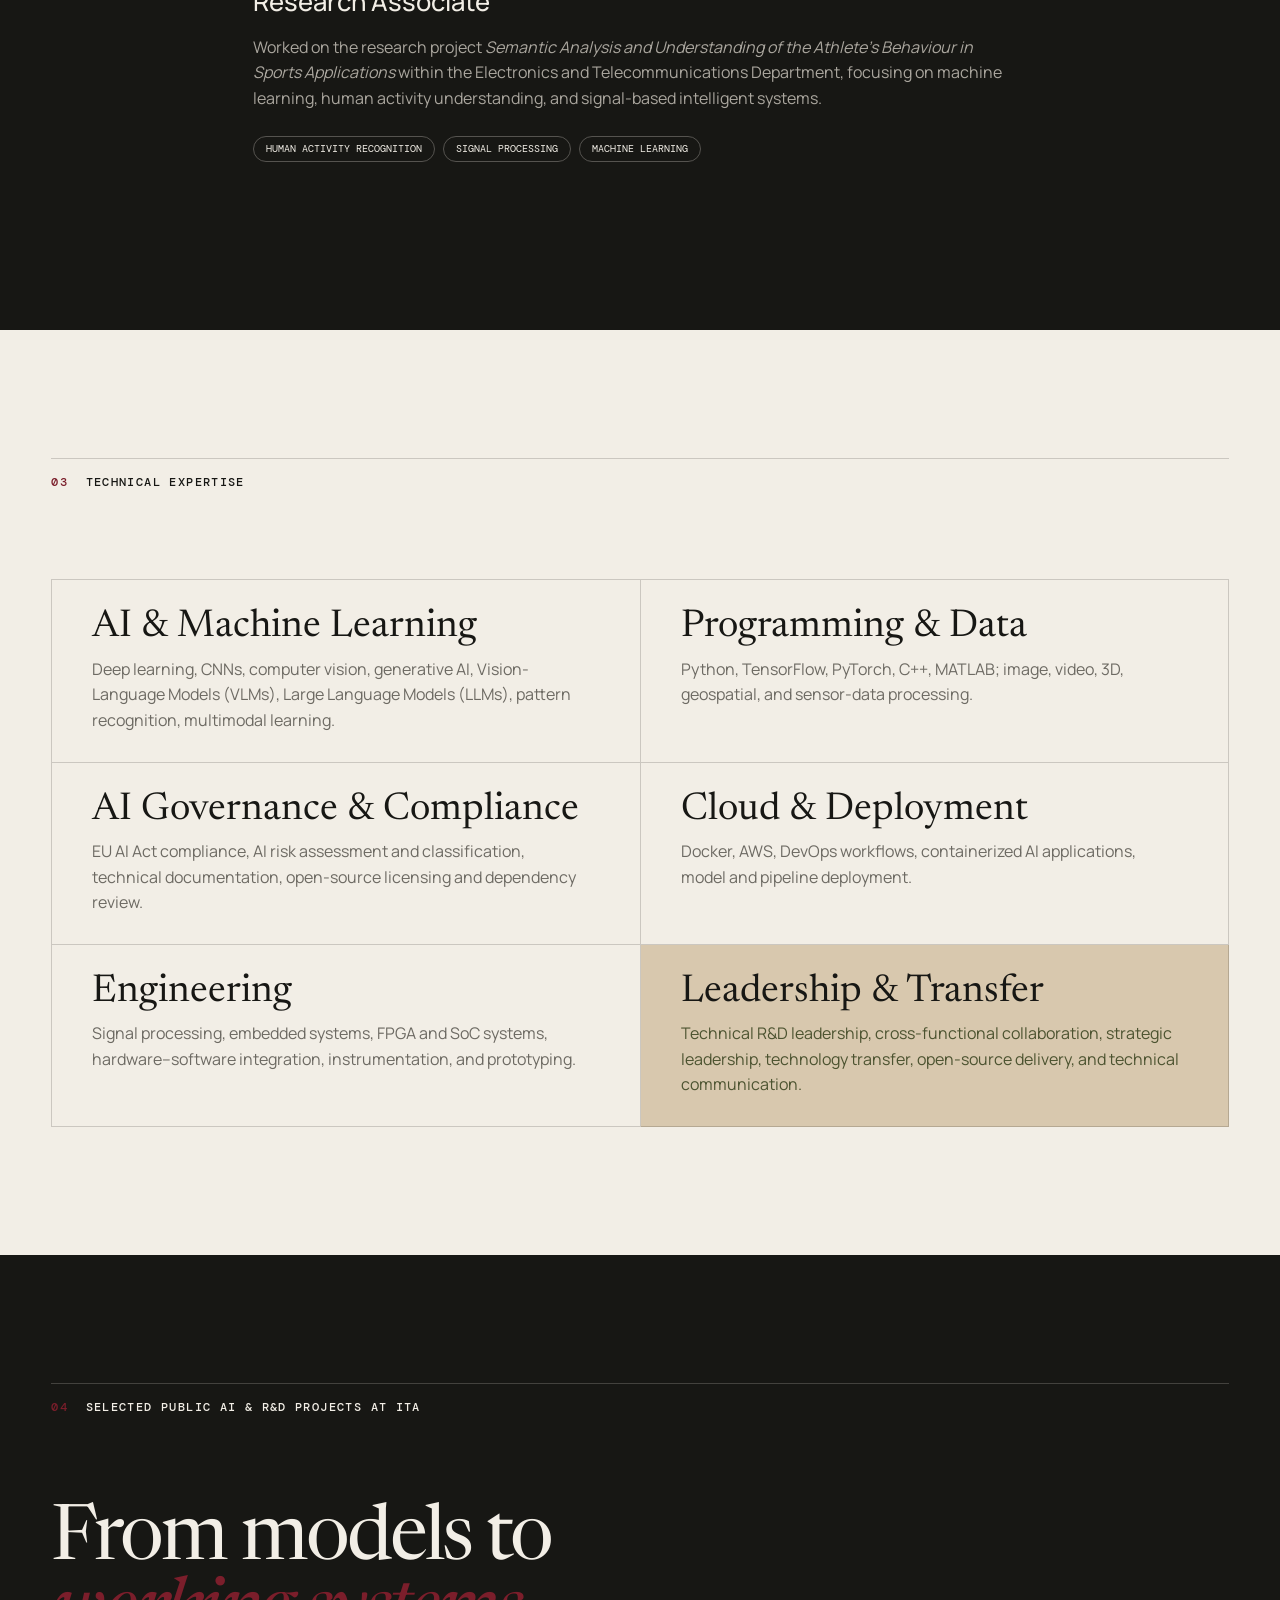
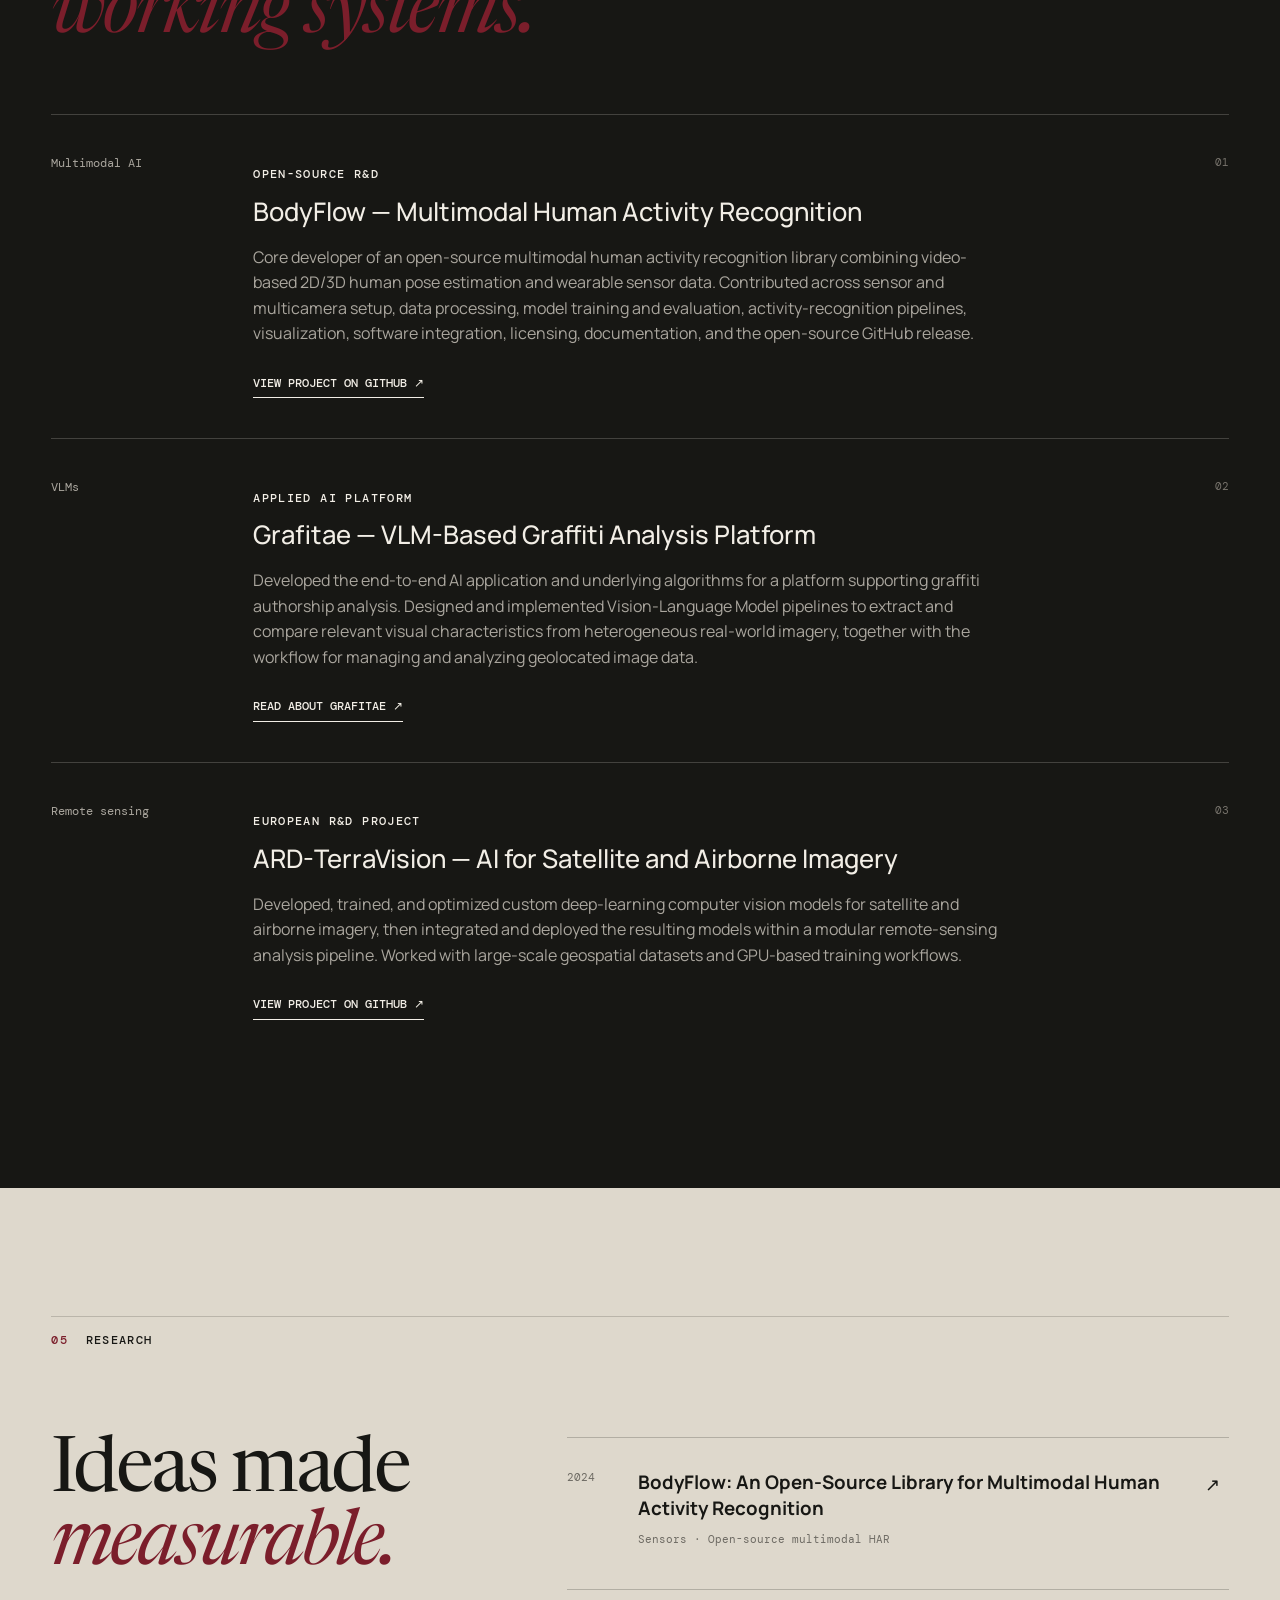
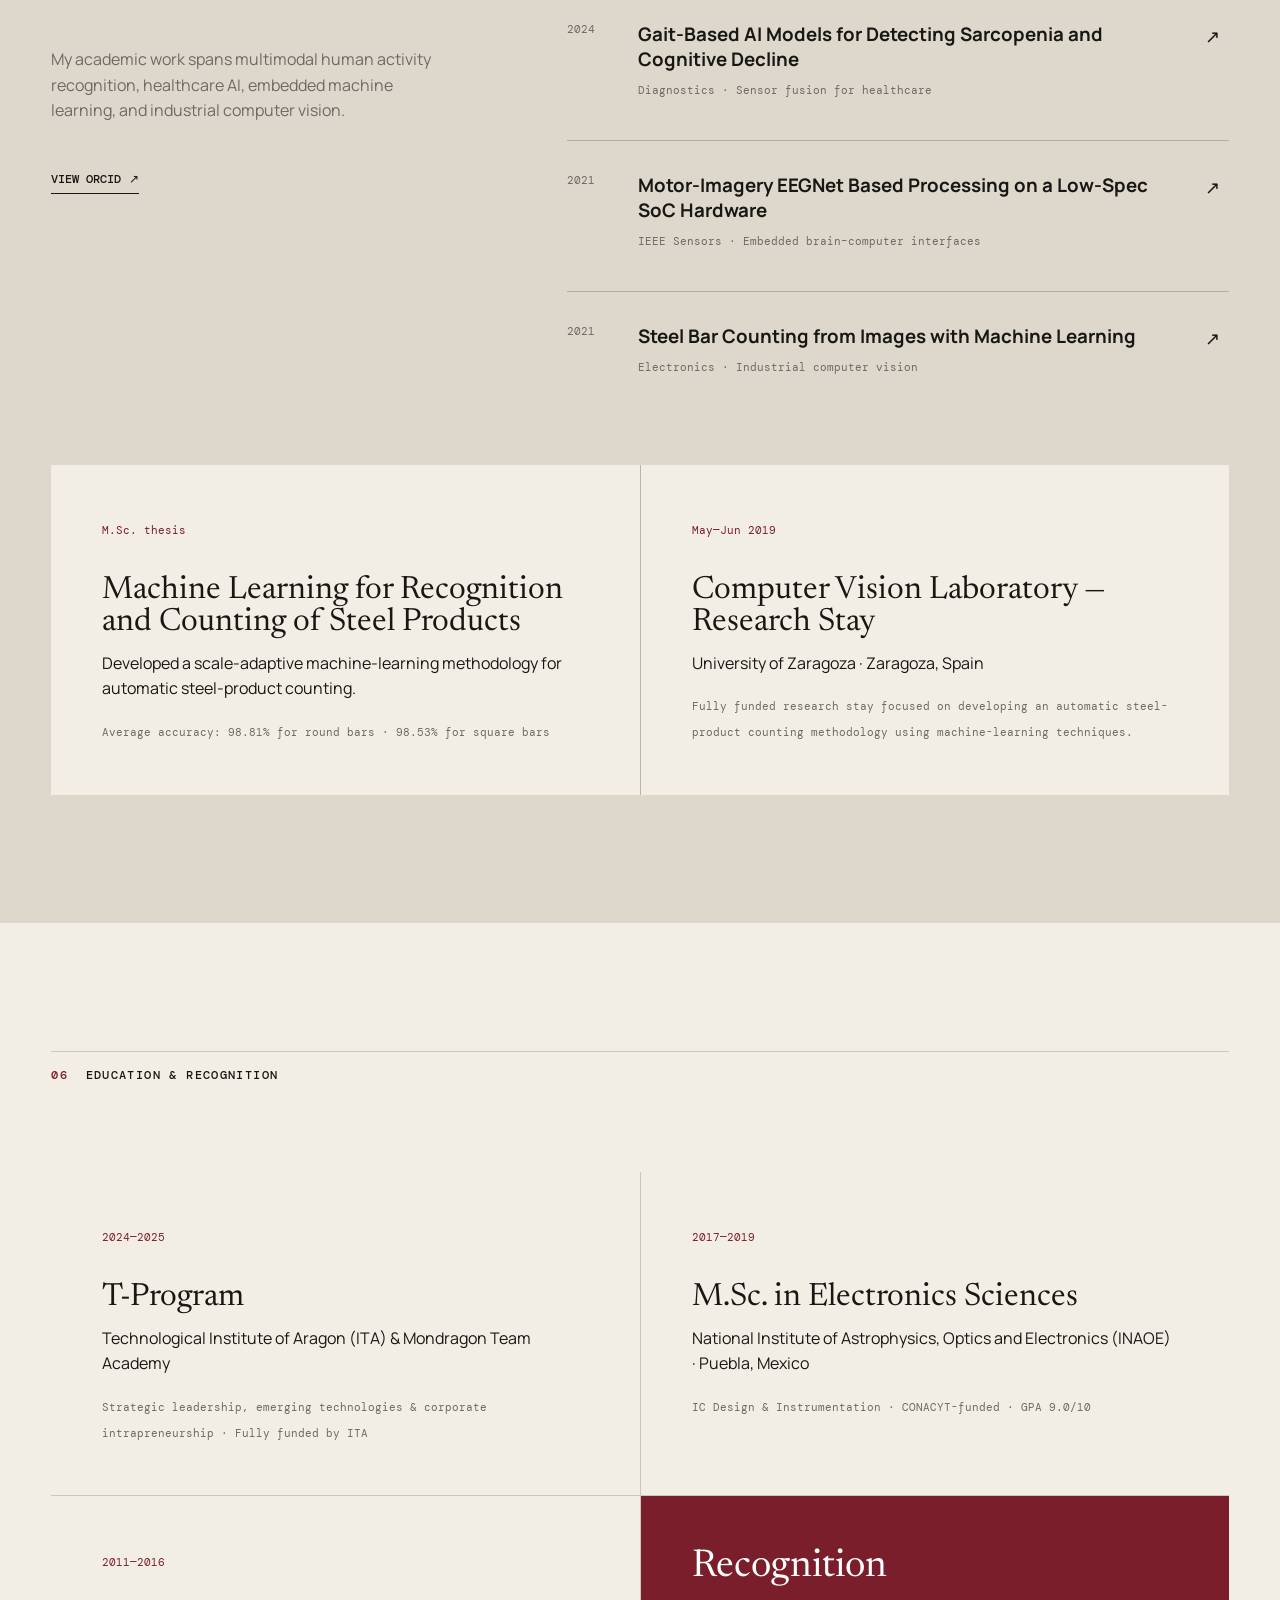
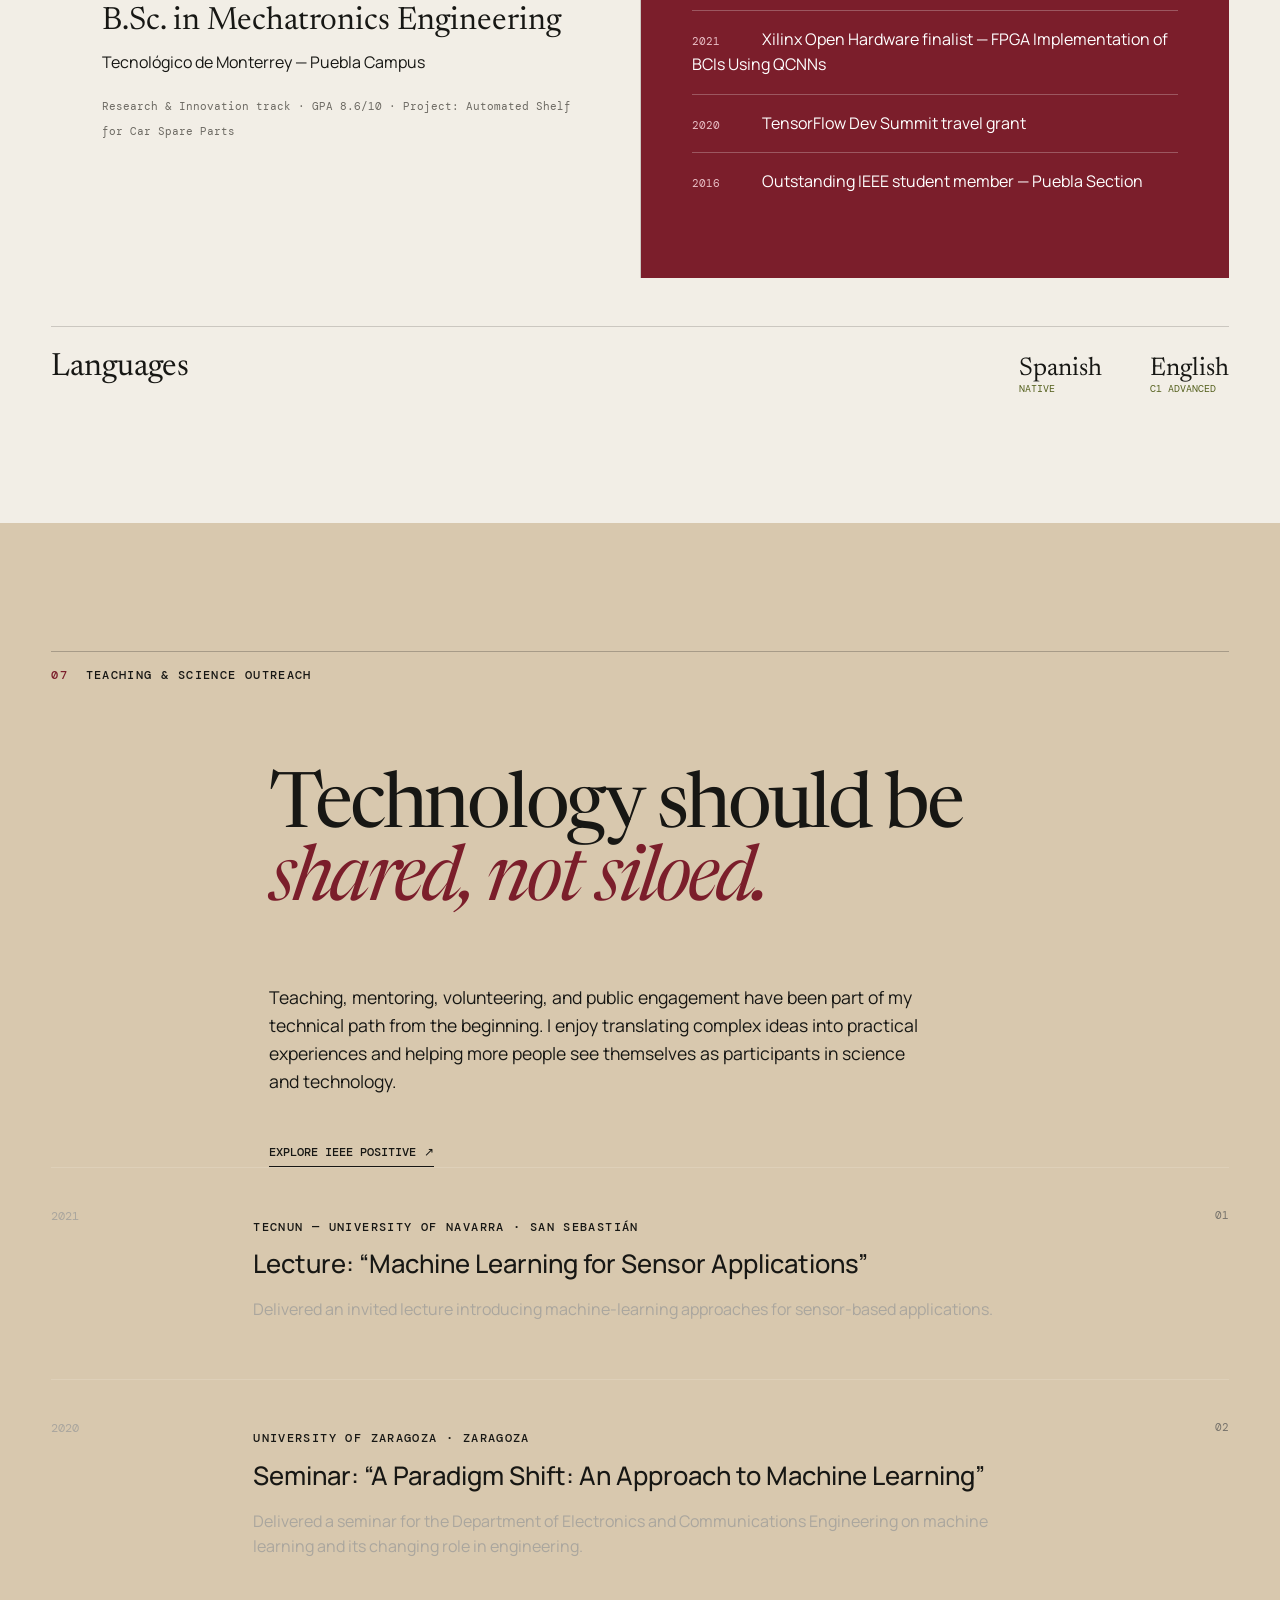
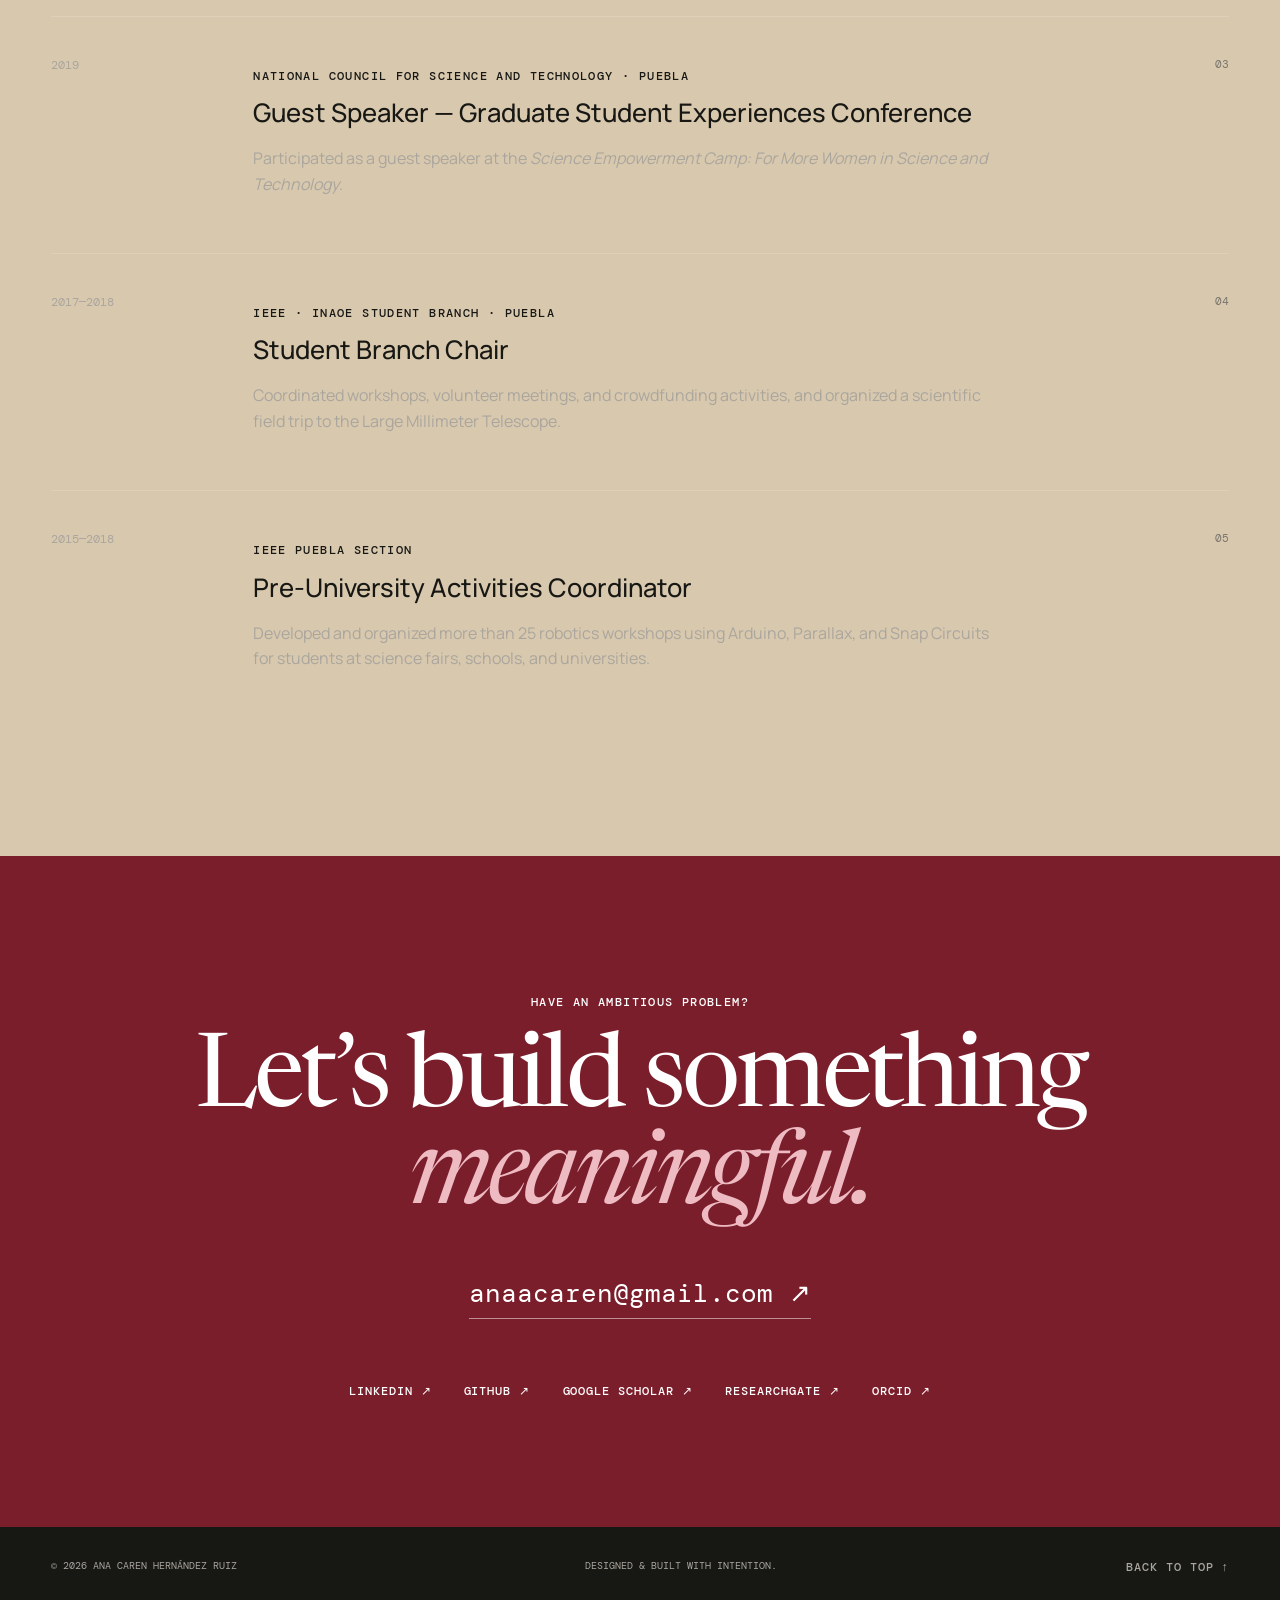
==== commit c561990c: "small fix" ====
--- a/index.html
+++ b/index.html
@@ -68,7 +68,7 @@
         <div><strong>6+</strong><span>years in AI research &amp; R&amp;D</span></div>
         <div><strong>4</strong><span>peer-reviewed publications</span></div>
         <div><strong>3</strong><span>selected public AI projects</span></div>
-        <div><strong>25+</strong><span>STEM outreach workshops</span></div>
+        <div><strong>MX · ES</strong><span>Mexican roots, Spanish home</span></div>
       </div>
     </section>
 
--- a/styles.css
+++ b/styles.css
@@ -1,2 +1,2 @@
-:root{--paper:#f2eee6;--ink:#171714;--muted:#6d6a63;--line:rgba(23,23,20,.18);--wine:#7b1e2b;--lime:#d8ff57;--pad:clamp(1.25rem,4vw,4.5rem)}*{box-sizing:border-box}html{scroll-behavior:smooth}body{margin:0;background:var(--paper);color:var(--ink);font-family:Manrope,Arial,sans-serif;line-height:1.6;overflow-x:hidden}.noise{position:fixed;inset:0;pointer-events:none;z-index:20;opacity:.035;background-image:url("data:image/svg+xml,%3Csvg viewBox='0 0 180 180' xmlns='http://www.w3.org/2000/svg'%3E%3Cfilter id='n'%3E%3CfeTurbulence type='fractalNoise' baseFrequency='.9' numOctaves='3' stitchTiles='stitch'/%3E%3C/filter%3E%3Crect width='100%25' height='100%25' filter='url(%23n)' opacity='.7'/%3E%3C/svg%3E")}.skip-link{position:fixed;left:1rem;top:-5rem;z-index:100;background:var(--ink);color:white;padding:.7rem 1rem}.skip-link:focus{top:1rem}.site-header{height:90px;display:flex;align-items:center;justify-content:space-between;padding:0 var(--pad);position:absolute;width:100%;z-index:10}.brand{font:500 1.1rem DM Mono;text-decoration:none;color:var(--ink);letter-spacing:-.04em}.brand span{color:var(--wine)}.nav{display:flex;gap:2rem}.nav a,.contact-links a,footer a{font:500 .78rem DM Mono;text-transform:uppercase;letter-spacing:.08em;text-decoration:none;color:inherit}.nav a{position:relative}.nav a:after{content:"";position:absolute;left:0;bottom:-4px;width:100%;height:1px;background:currentColor;transform:scaleX(0);transform-origin:right;transition:transform .3s}.nav a:hover:after{transform:scaleX(1);transform-origin:left}.menu-toggle{display:none;border:0;background:none;padding:.5rem}.menu-toggle span{display:block;width:24px;height:1px;background:var(--ink);margin:6px}.hero{min-height:100svh;padding:clamp(9rem,19vh,13rem) var(--pad) 3rem;position:relative;border-bottom:1px solid var(--line);overflow:hidden}.hero-kicker,.section-label,.eyebrow{font:500 .72rem DM Mono;text-transform:uppercase;letter-spacing:.12em}.hero-kicker span{color:var(--wine);margin:0 .5rem}.hero h1{font:400 clamp(3.4rem,8.8vw,9rem)/.88 Newsreader,serif;letter-spacing:-.055em;margin:clamp(2rem,5vh,4rem) 0;max-width:1200px}.hero h1 em,.section h2 em,.statement em{font-weight:400;color:var(--wine)}.hero-bottom{display:flex;align-items:flex-end;justify-content:space-between;max-width:850px}.hero-bottom p{max-width:550px;font-size:clamp(1rem,1.5vw,1.25rem);margin:0}.round-link{width:112px;height:112px;flex:0 0 auto;border-radius:50%;border:1px solid var(--ink);display:flex;flex-direction:column;align-items:center;justify-content:center;color:var(--ink);text-decoration:none;font:500 .7rem DM Mono;text-transform:uppercase;transition:.35s}.round-link:hover{background:var(--ink);color:var(--paper);transform:rotate(-8deg)}.round-link .arrow{font-size:1.2rem}.hero-orbit{position:absolute;right:7vw;top:12vh;width:160px;height:160px;border:1px solid var(--line);border-radius:50%;animation:spin 20s linear infinite}.orbital-text{position:absolute;inset:0;font:400 .59rem DM Mono;letter-spacing:.2em;word-spacing:1.7rem;text-align:center;border-radius:50%;padding:6px}.core{position:absolute;inset:44px;background:var(--wine);color:white;border-radius:50%;display:grid;place-items:center;font:500 1.3rem DM Mono}@keyframes spin{to{transform:rotate(360deg)}}.section{padding:clamp(5rem,10vw,9rem) var(--pad)}.section-label{display:flex;gap:1.1rem;border-top:1px solid var(--line);padding-top:1rem;margin-bottom:clamp(3rem,7vw,7rem)}.section-label span{color:var(--wine)}.intro-copy{display:grid;grid-template-columns:2fr 1fr;gap:clamp(3rem,9vw,10rem);align-items:end}.statement{font:400 clamp(2rem,4.2vw,4.4rem)/1.02 Newsreader,serif;letter-spacing:-.035em;margin:0}.body-copy{color:var(--muted);margin:0}.metrics{display:grid;grid-template-columns:repeat(4,1fr);margin-top:7rem;border-top:1px solid var(--line);border-bottom:1px solid var(--line)}.metrics div{padding:2.5rem 1.5rem;border-right:1px solid var(--line)}.metrics div:first-child{padding-left:0}.metrics div:last-child{border:0}.metrics strong{display:block;font:400 clamp(2.3rem,4vw,4.4rem) Newsreader;color:var(--wine)}.metrics span{font-size:.78rem;color:var(--muted)}.experience{background:var(--ink);color:var(--paper)}.experience .section-label,.experience .role{border-color:rgba(242,238,230,.2)}.section-heading h2,.sticky-title h2,.beyond h2,.contact h2{font:400 clamp(2.7rem,6vw,6rem)/.95 Newsreader,serif;letter-spacing:-.04em;margin:0 0 4rem}.role{display:grid;grid-template-columns:170px 1fr 40px;gap:2rem;padding:2.5rem 0;border-top:1px solid rgba(242,238,230,.2)}.role-date{font:400 .75rem DM Mono;color:#aaa69e}.role h3{font:500 clamp(1.25rem,2vw,1.9rem) Manrope;margin:.5rem 0 1rem;max-width:780px}.role p:not(.eyebrow){color:#aaa69e;max-width:750px}.role-index{font:400 .7rem DM Mono;color:#77736c;text-align:right}.tags{display:flex;flex-wrap:wrap;gap:.5rem;list-style:none;padding:0;margin:1.5rem 0 0}.tags li{border:1px solid #55534f;border-radius:100px;padding:.35rem .75rem;font:400 .65rem DM Mono;text-transform:uppercase}.skill-grid{display:grid;grid-template-columns:repeat(2,1fr);border-top:1px solid var(--line);border-left:1px solid var(--line)}.skill-card{min-height:270px;padding:2.5rem;border-right:1px solid var(--line);border-bottom:1px solid var(--line);position:relative}.skill-card h3{font:400 clamp(1.5rem,3vw,2.7rem) Newsreader;margin:3rem 0 1rem}.skill-card p{max-width:500px;color:var(--muted)}.card-no{font:400 .7rem DM Mono}.skill-card.accent{background:var(--lime)}.skill-card.accent p{color:#4c5330}.research{background:#d9d3c7}.research-layout{display:grid;grid-template-columns:1fr 1.6fr;gap:clamp(3rem,8vw,9rem)}.sticky-title{align-self:start;position:sticky;top:2rem}.sticky-title p{max-width:390px;color:var(--muted)}.text-link{display:inline-flex;gap:.5rem;margin-top:2rem;color:inherit;font:500 .72rem DM Mono;text-transform:uppercase;text-decoration:none;border-bottom:1px solid;padding-bottom:.4rem}.publication{display:grid;grid-template-columns:50px 1fr 24px;gap:1.3rem;color:inherit;text-decoration:none;padding:2rem 0;border-top:1px solid rgba(23,23,20,.22);transition:.25s}.publication:hover{padding-left:1rem}.publication h3{font:500 clamp(1rem,1.6vw,1.35rem);line-height:1.35;margin:0}.publication p,.pub-year{font:400 .68rem DM Mono;color:var(--muted)}.pub-arrow{font-size:1.1rem}.education-grid{display:grid;grid-template-columns:repeat(2,1fr);gap:1px;background:var(--line)}.degree,.awards{background:var(--paper);padding:clamp(2rem,4vw,4rem);min-height:270px}.degree span,.degree small,.awards li span{font:400 .7rem DM Mono;color:var(--wine)}.degree h3{font:400 clamp(1.5rem,2.5vw,2.4rem) Newsreader;margin:2rem 0 .8rem}.degree p{margin:0 0 1rem}.degree small{color:var(--muted)}.awards{background:var(--wine);color:white}.awards h3{font:400 2.4rem Newsreader;margin:0 0 1.5rem}.awards ul{list-style:none;padding:0}.awards li{padding:1rem 0;border-top:1px solid rgba(255,255,255,.25)}.awards li span{color:#e8bec5;display:inline-block;width:70px}.beyond{background:var(--lime)}.beyond .section-label{border-color:rgba(23,23,20,.25)}.beyond-copy{margin-left:17vw}.beyond-copy p{max-width:650px;font-size:1.1rem}.languages{display:flex;gap:3rem;margin-top:3rem;font:400 1.6rem Newsreader}.languages small{display:block;font:400 .65rem DM Mono;text-transform:uppercase;color:#56611f}.contact{text-align:center;background:var(--wine);color:white;padding-top:8rem;padding-bottom:8rem}.contact h2{font-size:clamp(3.4rem,8vw,8rem);margin:1.5rem 0 3rem}.contact h2 em{color:#eebbc3}.email-link{display:inline-flex;gap:1rem;color:white;text-decoration:none;font:400 clamp(1.1rem,2vw,1.6rem) DM Mono;border-bottom:1px solid rgba(255,255,255,.5);padding-bottom:.5rem}.contact-links{display:flex;justify-content:center;gap:2rem;margin-top:4rem}.contact-links a{color:white}footer{display:flex;justify-content:space-between;padding:2rem var(--pad);font:400 .65rem DM Mono;text-transform:uppercase;background:var(--ink);color:#aaa69e}.reveal{opacity:0;transform:translateY(24px);transition:opacity .8s ease,transform .8s ease}.reveal.visible{opacity:1;transform:none}
+:root{--paper:#f2eee6;--ink:#171714;--muted:#6d6a63;--line:rgba(23,23,20,.18);--wine:#7b1e2b;--lime:#d8ff57;--pad:clamp(1.25rem,4vw,4.5rem)}*{box-sizing:border-box}html{scroll-behavior:smooth}body{margin:0;background:var(--paper);color:var(--ink);font-family:Manrope,Arial,sans-serif;line-height:1.6;overflow-x:hidden}.noise{position:fixed;inset:0;pointer-events:none;z-index:20;opacity:.035;background-image:url("data:image/svg+xml,%3Csvg viewBox='0 0 180 180' xmlns='http://www.w3.org/2000/svg'%3E%3Cfilter id='n'%3E%3CfeTurbulence type='fractalNoise' baseFrequency='.9' numOctaves='3' stitchTiles='stitch'/%3E%3C/filter%3E%3Crect width='100%25' height='100%25' filter='url(%23n)' opacity='.7'/%3E%3C/svg%3E")}.skip-link{position:fixed;left:1rem;top:-5rem;z-index:100;background:var(--ink);color:white;padding:.7rem 1rem}.skip-link:focus{top:1rem}.site-header{height:90px;display:flex;align-items:center;justify-content:space-between;padding:0 var(--pad);position:absolute;width:100%;z-index:10}.brand{font:500 1.1rem DM Mono;text-decoration:none;color:var(--ink);letter-spacing:-.04em}.brand span{color:var(--wine)}.nav{display:flex;gap:2rem}.nav a,.contact-links a,footer a{font:500 .78rem DM Mono;text-transform:uppercase;letter-spacing:.08em;text-decoration:none;color:inherit}.nav a{position:relative}.nav a:after{content:"";position:absolute;left:0;bottom:-4px;width:100%;height:1px;background:currentColor;transform:scaleX(0);transform-origin:right;transition:transform .3s}.nav a:hover:after{transform:scaleX(1);transform-origin:left}.menu-toggle{display:none;border:0;background:none;padding:.5rem}.menu-toggle span{display:block;width:24px;height:1px;background:var(--ink);margin:6px}.hero{min-height:100svh;padding:clamp(9rem,19vh,13rem) var(--pad) 3rem;position:relative;border-bottom:1px solid var(--line);overflow:hidden}.hero-kicker,.section-label,.eyebrow{font:500 .72rem DM Mono;text-transform:uppercase;letter-spacing:.12em}.hero-kicker span{color:var(--wine);margin:0 .5rem}.hero h1{font:400 clamp(3.4rem,8.8vw,9rem)/.88 Newsreader,serif;letter-spacing:-.055em;margin:clamp(2rem,5vh,4rem) 0;max-width:1200px}.hero h1 em,.section h2 em,.statement em{font-weight:400;color:var(--wine)}.hero-bottom{display:flex;align-items:flex-end;justify-content:space-between;max-width:850px}.hero-bottom p{max-width:550px;font-size:clamp(1rem,1.5vw,1.25rem);margin:0}.round-link{width:112px;height:112px;flex:0 0 auto;border-radius:50%;border:1px solid var(--ink);display:flex;flex-direction:column;align-items:center;justify-content:center;color:var(--ink);text-decoration:none;font:500 .7rem DM Mono;text-transform:uppercase;transition:.35s}.round-link:hover{background:var(--ink);color:var(--paper);transform:rotate(-8deg)}.round-link .arrow{font-size:1.2rem}.hero-orbit{position:absolute;right:7vw;top:12vh;width:160px;height:160px;border:1px solid var(--line);border-radius:50%;animation:spin 20s linear infinite}.orbital-text{position:absolute;inset:0;font:400 .59rem DM Mono;letter-spacing:.2em;word-spacing:1.7rem;text-align:center;border-radius:50%;padding:6px}.core{position:absolute;inset:44px;background:var(--wine);color:white;border-radius:50%;display:grid;place-items:center;font:500 1.3rem DM Mono}@keyframes spin{to{transform:rotate(360deg)}}.section{padding:clamp(5rem,10vw,9rem) var(--pad)}.section-label{display:flex;gap:1.1rem;border-top:1px solid var(--line);padding-top:1rem;margin-bottom:clamp(3rem,7vw,7rem)}.section-label span{color:var(--wine)}.intro-copy{display:grid;grid-template-columns:2fr 1fr;gap:clamp(3rem,9vw,10rem);align-items:end}.statement{font:400 clamp(2rem,4.2vw,4.4rem)/1.02 Newsreader,serif;letter-spacing:-.035em;margin:0}.body-copy{color:var(--muted);margin:0}.metrics{display:grid;grid-template-columns:repeat(4,1fr);margin-top:7rem;border-top:1px solid var(--line);border-bottom:1px solid var(--line)}.metrics div{padding:2.5rem 1.5rem;border-right:1px solid var(--line)}.metrics div:first-child{padding-left:0}.metrics div:last-child{border:0}.metrics strong{display:block;font:400 clamp(2.3rem,4vw,4.4rem) Newsreader;color:var(--wine)}.metrics span{font-size:.78rem;color:var(--muted)}.experience{background:var(--ink);color:var(--paper)}.experience .section-label,.experience .role{border-color:rgba(242,238,230,.2)}.section-heading h2,.sticky-title h2,.beyond h2,.contact h2{font:400 clamp(2.7rem,6vw,6rem)/.95 Newsreader,serif;letter-spacing:-.04em;margin:0 0 4rem}.role{display:grid;grid-template-columns:170px 1fr 40px;gap:2rem;padding:2.5rem 0;border-top:1px solid rgba(242,238,230,.2)}.role-date{font:400 .75rem DM Mono;color:#aaa69e}.role h3{font:500 clamp(1.25rem,2vw,1.9rem) Manrope;margin:.5rem 0 1rem;max-width:780px}.role p:not(.eyebrow){color:#aaa69e;max-width:750px}.role-index{font:400 .7rem DM Mono;color:#77736c;text-align:right}.tags{display:flex;flex-wrap:wrap;gap:.5rem;list-style:none;padding:0;margin:1.5rem 0 0}.tags li{border:1px solid #55534f;border-radius:100px;padding:.35rem .75rem;font:400 .65rem DM Mono;text-transform:uppercase}.skill-grid{display:grid;grid-template-columns:repeat(2,1fr);border-top:1px solid var(--line);border-left:1px solid var(--line)}.skill-card{min-height:270px;padding:2.5rem;border-right:1px solid var(--line);border-bottom:1px solid var(--line);position:relative}.skill-card h3{font:400 clamp(1.5rem,3vw,2.7rem) Newsreader;margin:3rem 0 1rem}.skill-card p{max-width:500px;color:var(--muted)}.card-no{font:400 .7rem DM Mono}.skill-card.accent{background:var(--lime)}.skill-card.accent p{color:#4c5330}.research{background:#ded8cc}.research-layout{display:grid;grid-template-columns:1fr 1.6fr;gap:clamp(3rem,8vw,9rem)}.sticky-title{align-self:start;position:sticky;top:2rem}.sticky-title p{max-width:390px;color:var(--muted)}.text-link{display:inline-flex;gap:.5rem;margin-top:2rem;color:inherit;font:500 .72rem DM Mono;text-transform:uppercase;text-decoration:none;border-bottom:1px solid;padding-bottom:.4rem}.publication{display:grid;grid-template-columns:50px 1fr 24px;gap:1.3rem;color:inherit;text-decoration:none;padding:2rem 0;border-top:1px solid rgba(23,23,20,.22);transition:.25s}.publication:hover{padding-left:1rem}.publication h3{font:500 clamp(1rem,1.6vw,1.35rem);line-height:1.35;margin:0}.publication p,.pub-year{font:400 .68rem DM Mono;color:var(--muted)}.pub-arrow{font-size:1.1rem}.education-grid{display:grid;grid-template-columns:repeat(2,1fr);gap:1px;background:var(--line)}.degree,.awards{background:var(--paper);padding:clamp(2rem,4vw,4rem);min-height:270px}.degree span,.degree small,.awards li span{font:400 .7rem DM Mono;color:var(--wine)}.degree h3{font:400 clamp(1.5rem,2.5vw,2.4rem) Newsreader;margin:2rem 0 .8rem}.degree p{margin:0 0 1rem}.degree small{color:var(--muted)}.awards{background:var(--wine);color:white}.awards h3{font:400 2.4rem Newsreader;margin:0 0 1.5rem}.awards ul{list-style:none;padding:0}.awards li{padding:1rem 0;border-top:1px solid rgba(255,255,255,.25)}.awards li span{color:#e8bec5;display:inline-block;width:70px}.beyond{background:var(--lime)}.beyond .section-label{border-color:rgba(23,23,20,.25)}.beyond-copy{margin-left:17vw}.beyond-copy p{max-width:650px;font-size:1.1rem}.languages{display:flex;gap:3rem;margin-top:3rem;font:400 1.6rem Newsreader}.languages small{display:block;font:400 .65rem DM Mono;text-transform:uppercase;color:#56611f}.contact{text-align:center;background:var(--wine);color:white;padding-top:8rem;padding-bottom:8rem}.contact h2{font-size:clamp(3.4rem,8vw,8rem);margin:1.5rem 0 3rem}.contact h2 em{color:#eebbc3}.email-link{display:inline-flex;gap:1rem;color:white;text-decoration:none;font:400 clamp(1.1rem,2vw,1.6rem) DM Mono;border-bottom:1px solid rgba(255,255,255,.5);padding-bottom:.5rem}.contact-links{display:flex;justify-content:center;gap:2rem;margin-top:4rem}.contact-links a{color:white}footer{display:flex;justify-content:space-between;padding:2rem var(--pad);font:400 .65rem DM Mono;text-transform:uppercase;background:var(--ink);color:#aaa69e}.reveal{opacity:0;transform:translateY(24px);transition:opacity .8s ease,transform .8s ease}.reveal.visible{opacity:1;transform:none}
 @media(max-width:800px){.site-header{height:70px}.menu-toggle{display:block;z-index:2}.nav{position:fixed;inset:0;background:var(--paper);flex-direction:column;align-items:center;justify-content:center;font-size:1.5rem;transform:translateY(-100%);transition:.45s}.nav.open{transform:none}.menu-toggle.open span:first-child{transform:translateY(3.5px) rotate(45deg)}.menu-toggle.open span:last-child{transform:translateY(-3.5px) rotate(-45deg)}.hero{padding-top:8rem}.hero-orbit{width:110px;height:110px;right:-25px;top:85px;opacity:.7}.core{inset:34px;font-size:.9rem}.orbital-text{display:none}.hero-bottom{align-items:center;gap:2rem}.round-link{width:85px;height:85px}.intro-copy,.research-layout{grid-template-columns:1fr}.metrics{grid-template-columns:repeat(2,1fr);margin-top:4rem}.metrics div:nth-child(2){border-right:0}.metrics div:nth-child(-n+2){border-bottom:1px solid var(--line)}.role{grid-template-columns:1fr}.role-index{display:none}.skill-grid,.education-grid{grid-template-columns:1fr}.sticky-title{position:static}.beyond-copy{margin-left:0}.languages{flex-direction:column;gap:1rem}footer{gap:1.5rem;flex-wrap:wrap}footer span:nth-child(2){display:none}}@media(max-width:480px){.hero h1{font-size:3.5rem}.hero-bottom{display:block}.round-link{margin-top:2rem}.metrics div{padding:1.5rem .75rem}.contact-links{flex-wrap:wrap;gap:1.5rem}.publication{grid-template-columns:38px 1fr}.pub-arrow{display:none}}@media(prefers-reduced-motion:reduce){html{scroll-behavior:auto}.hero-orbit{animation:none}.reveal{opacity:1;transform:none;transition:none}}
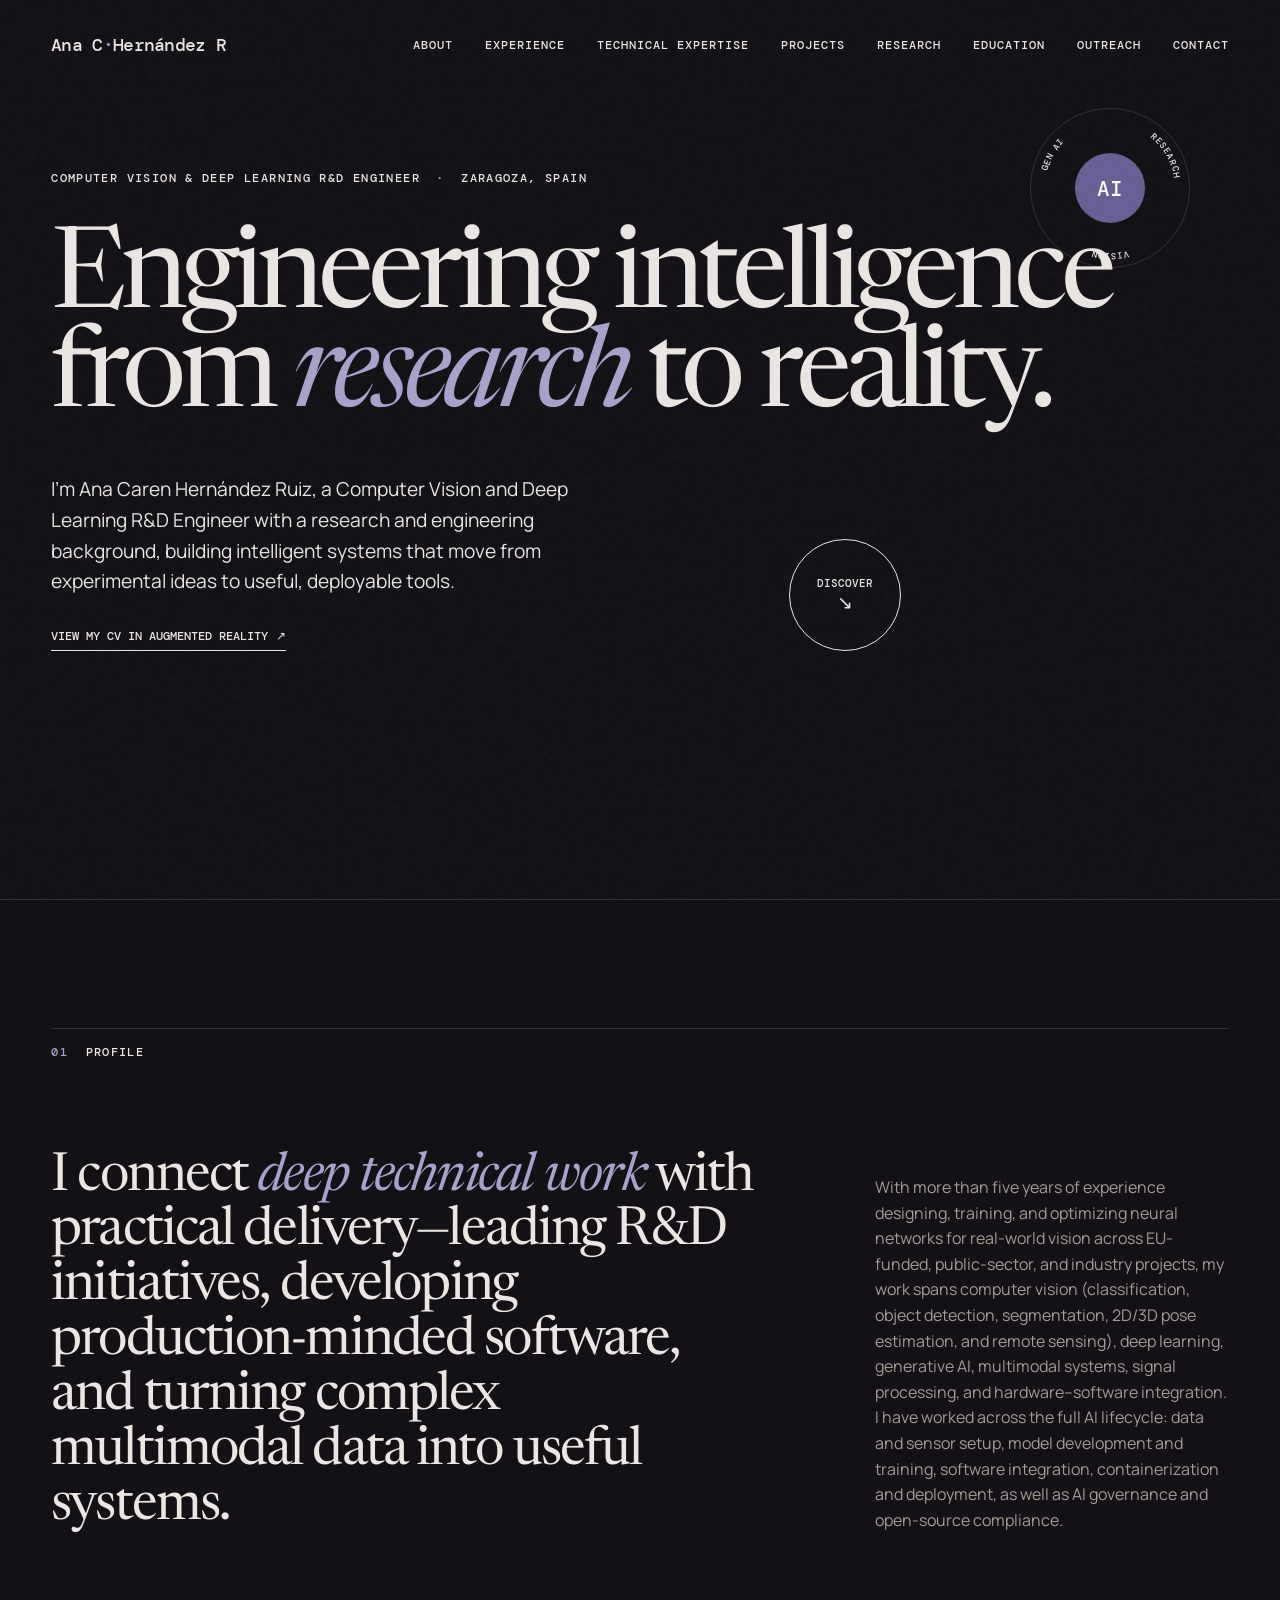
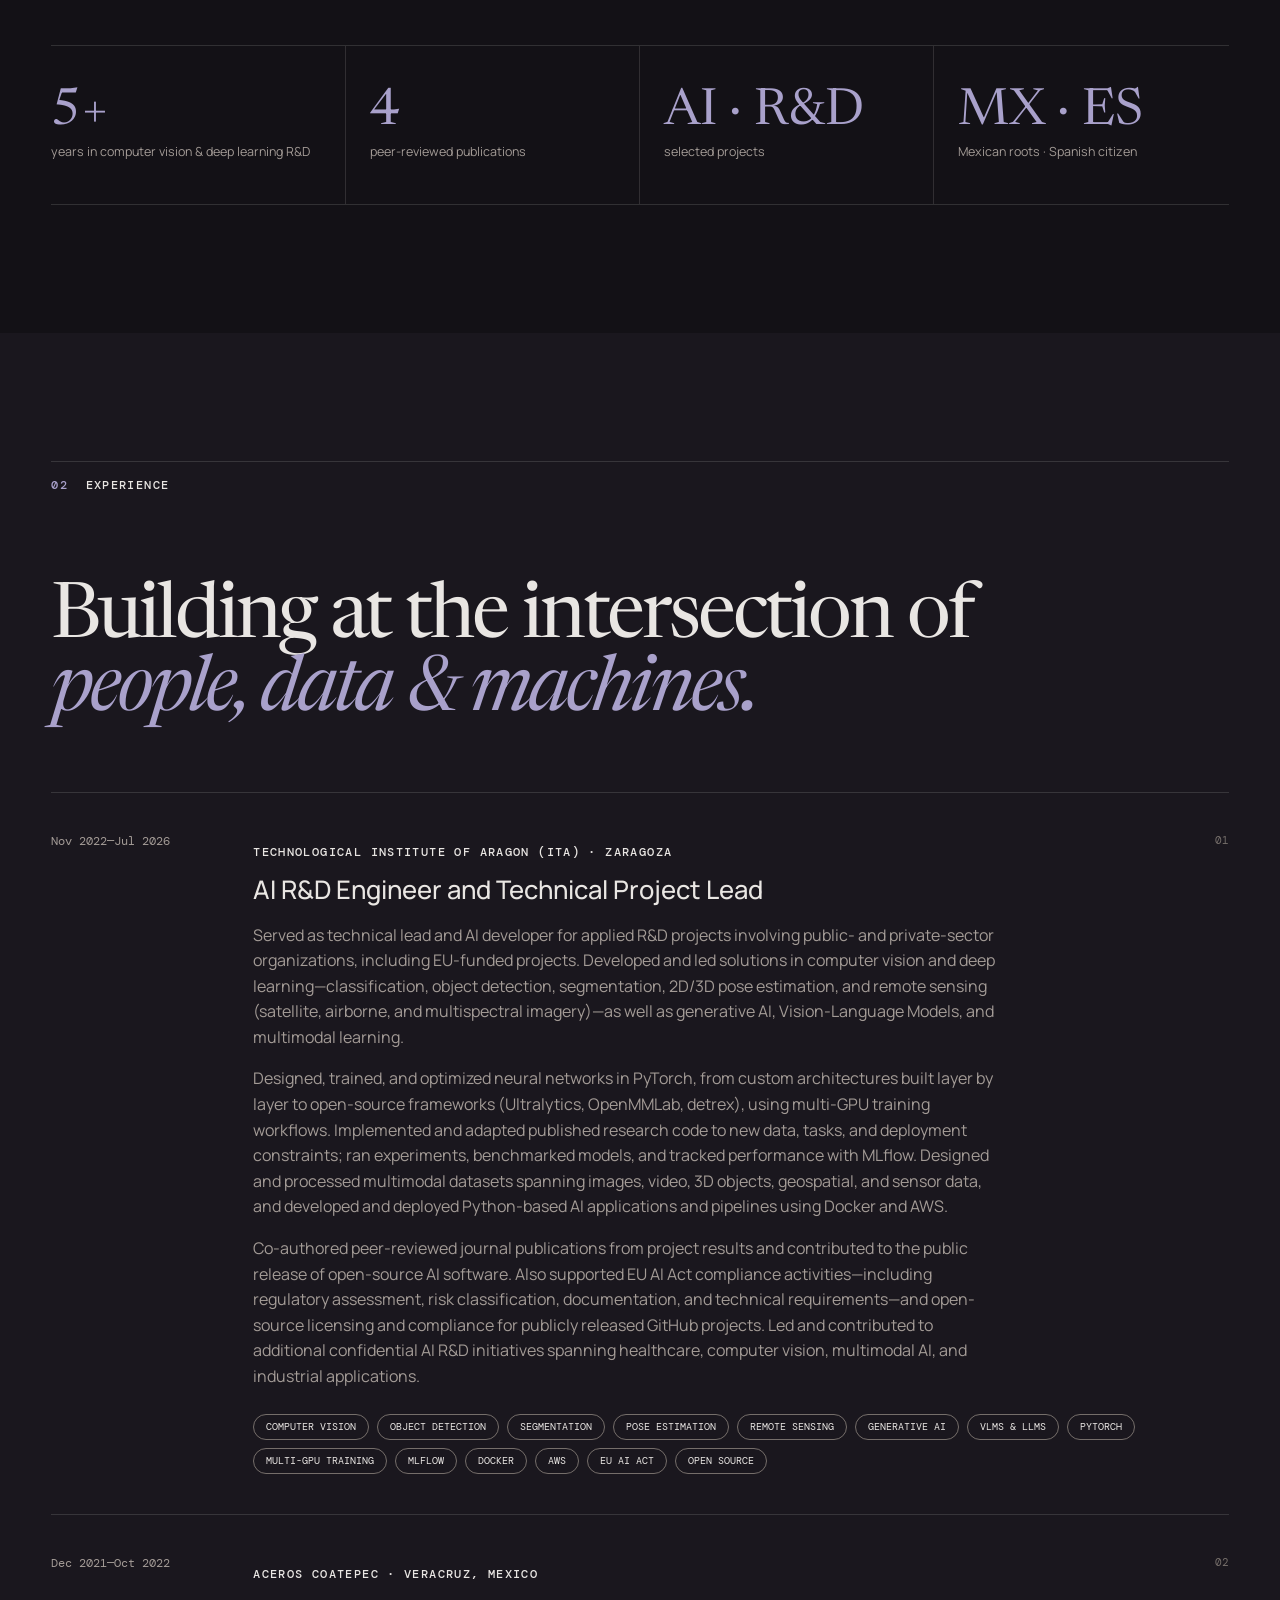
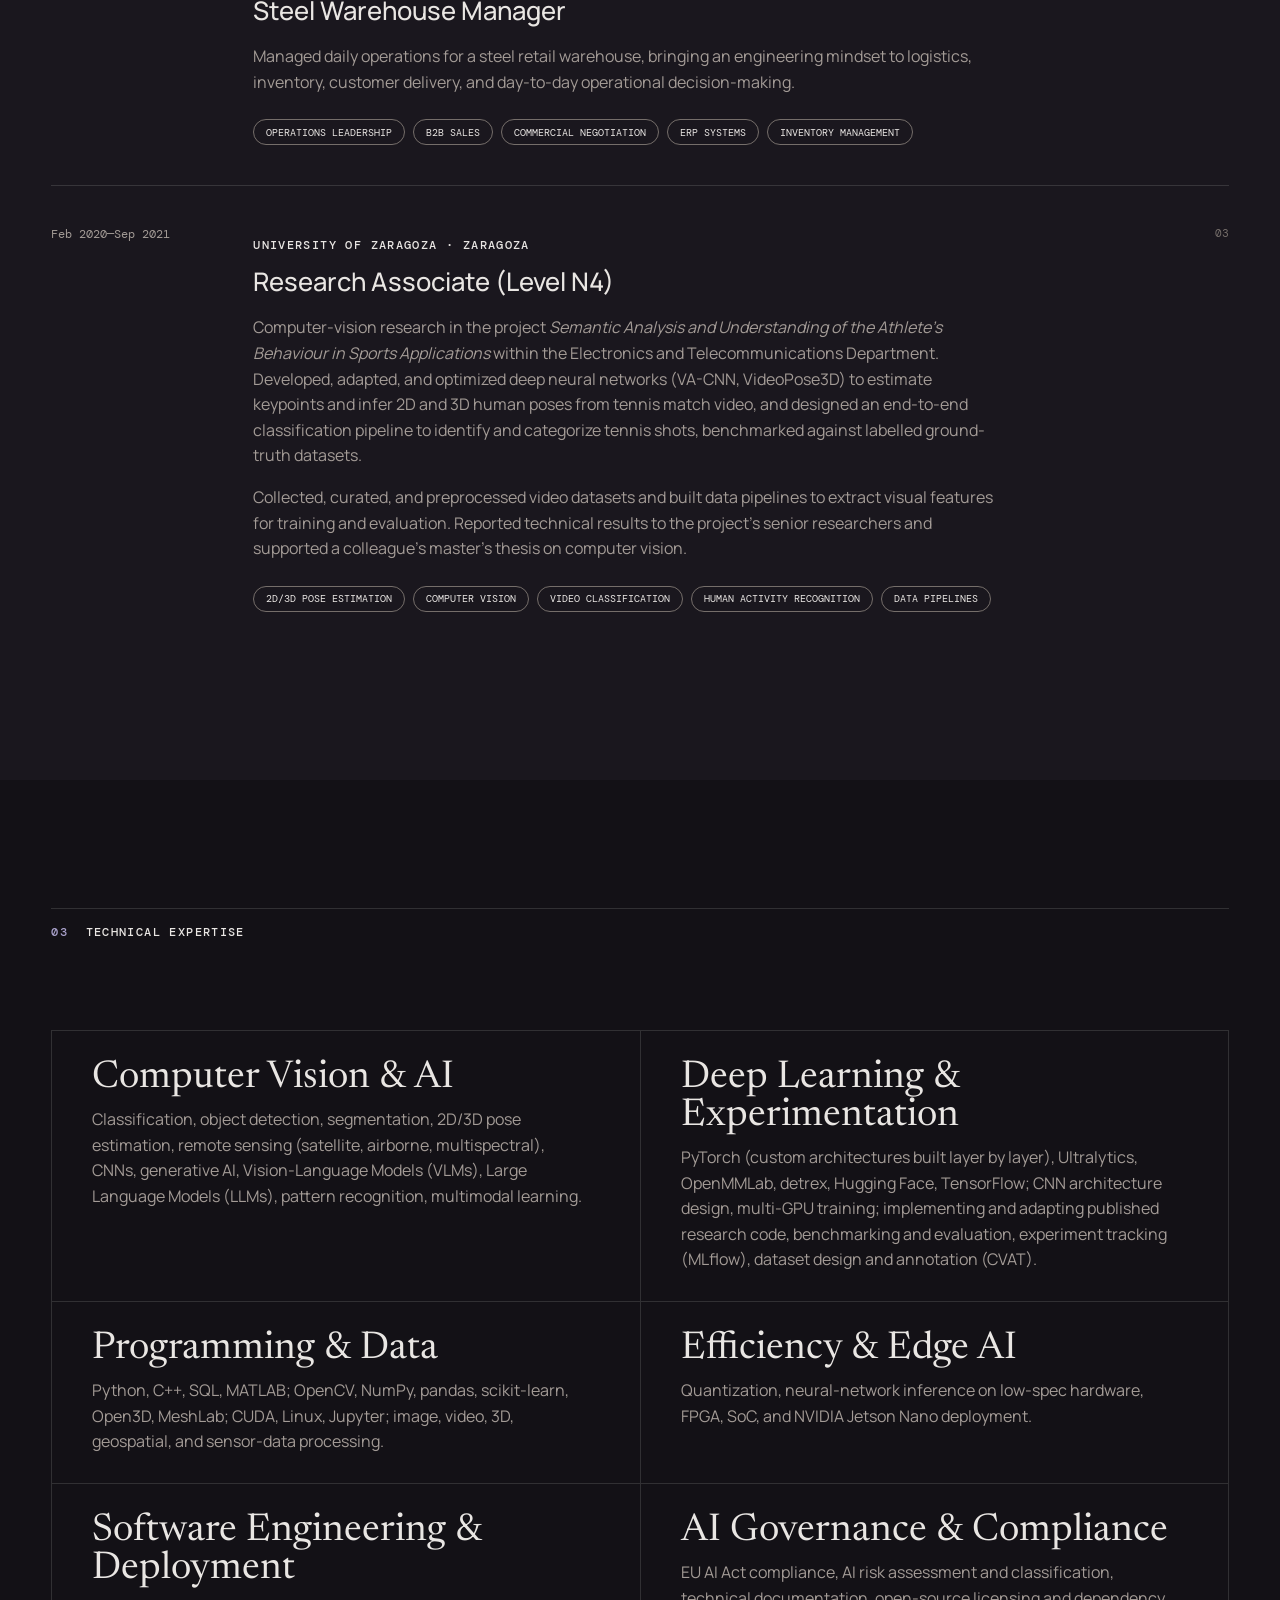
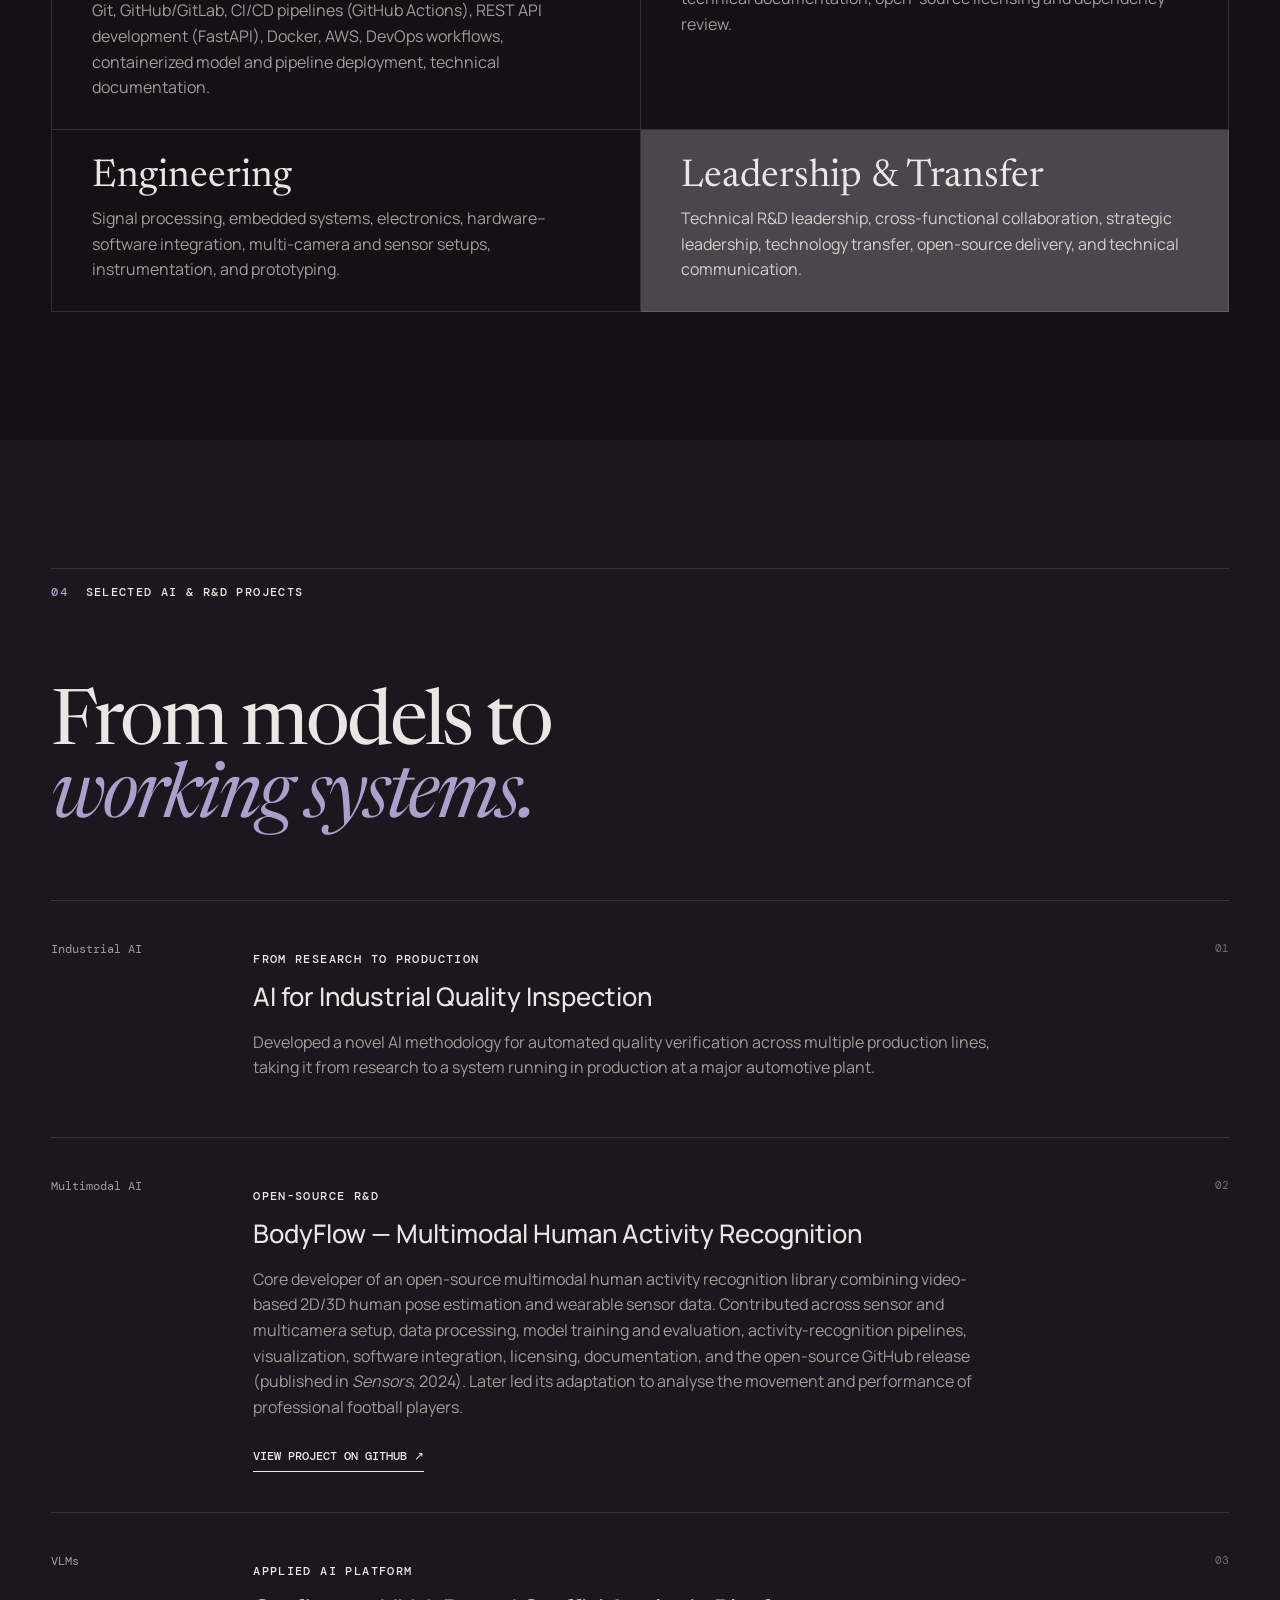
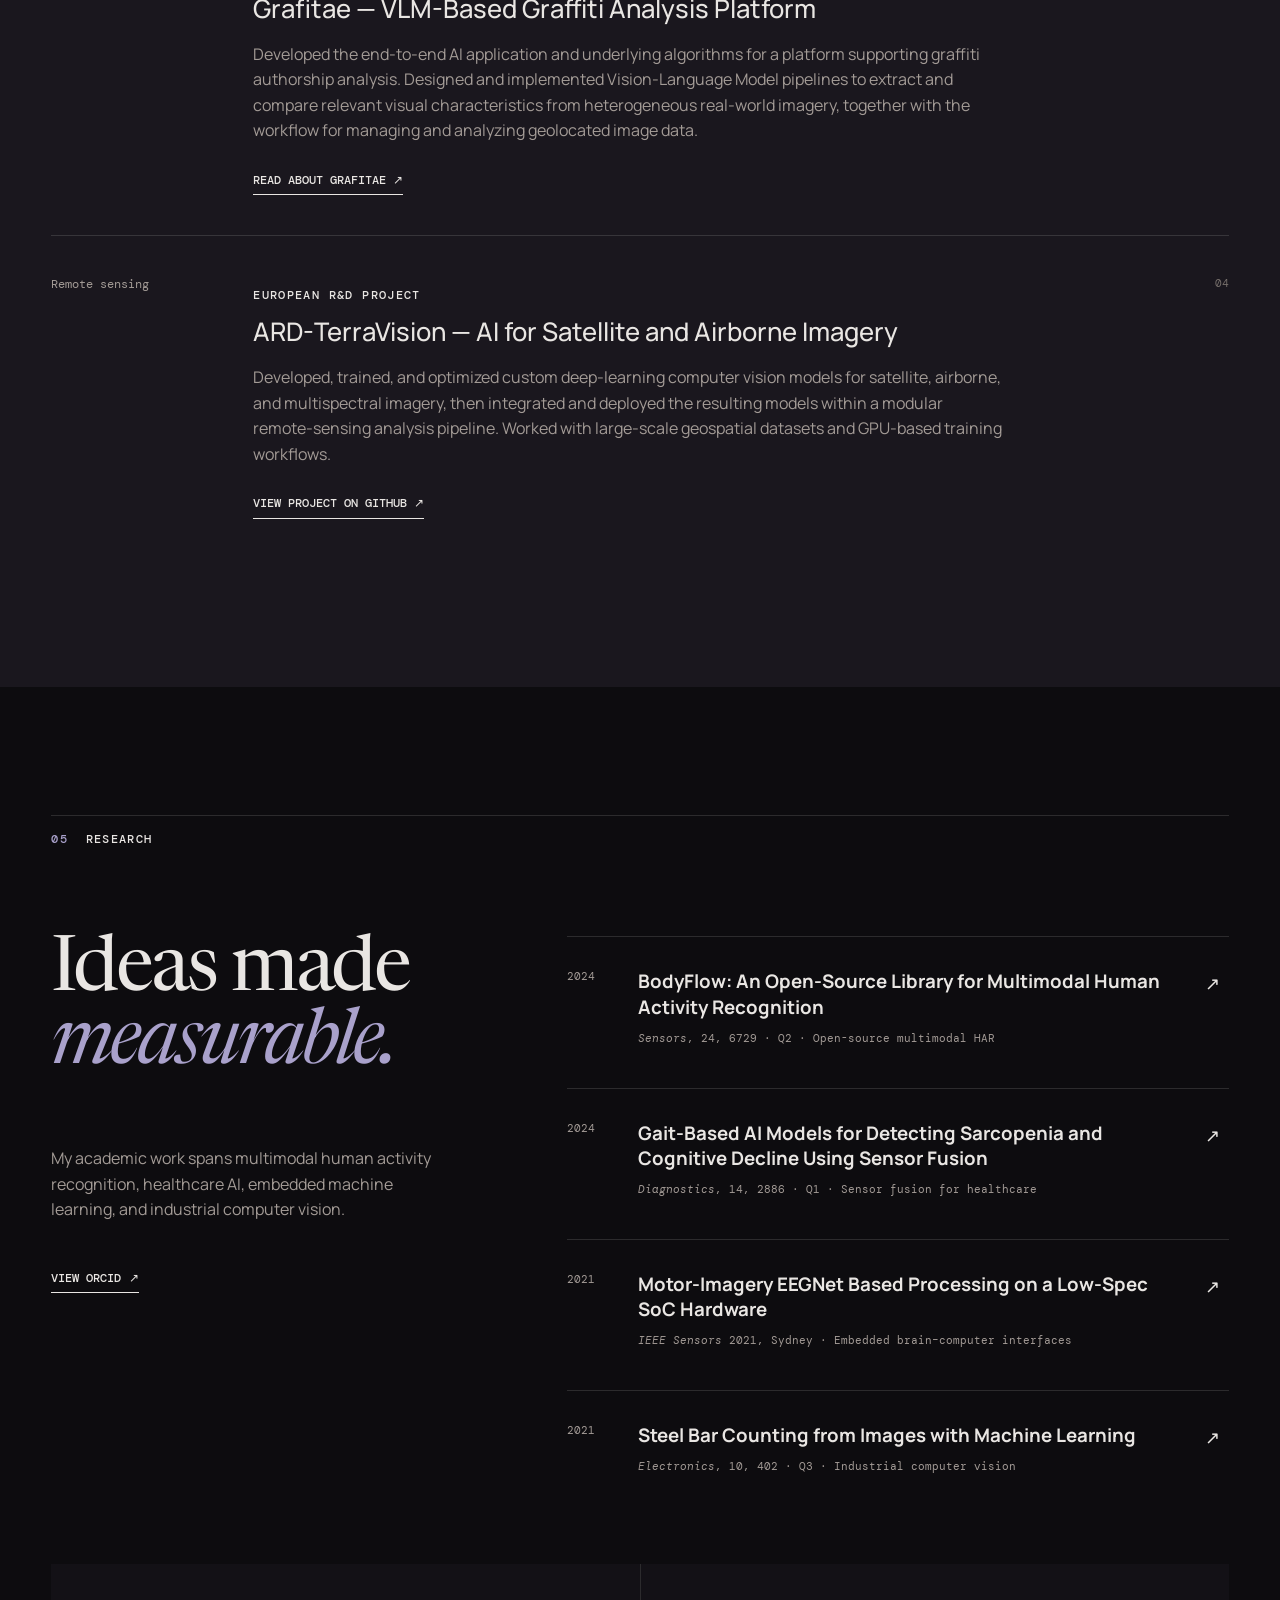
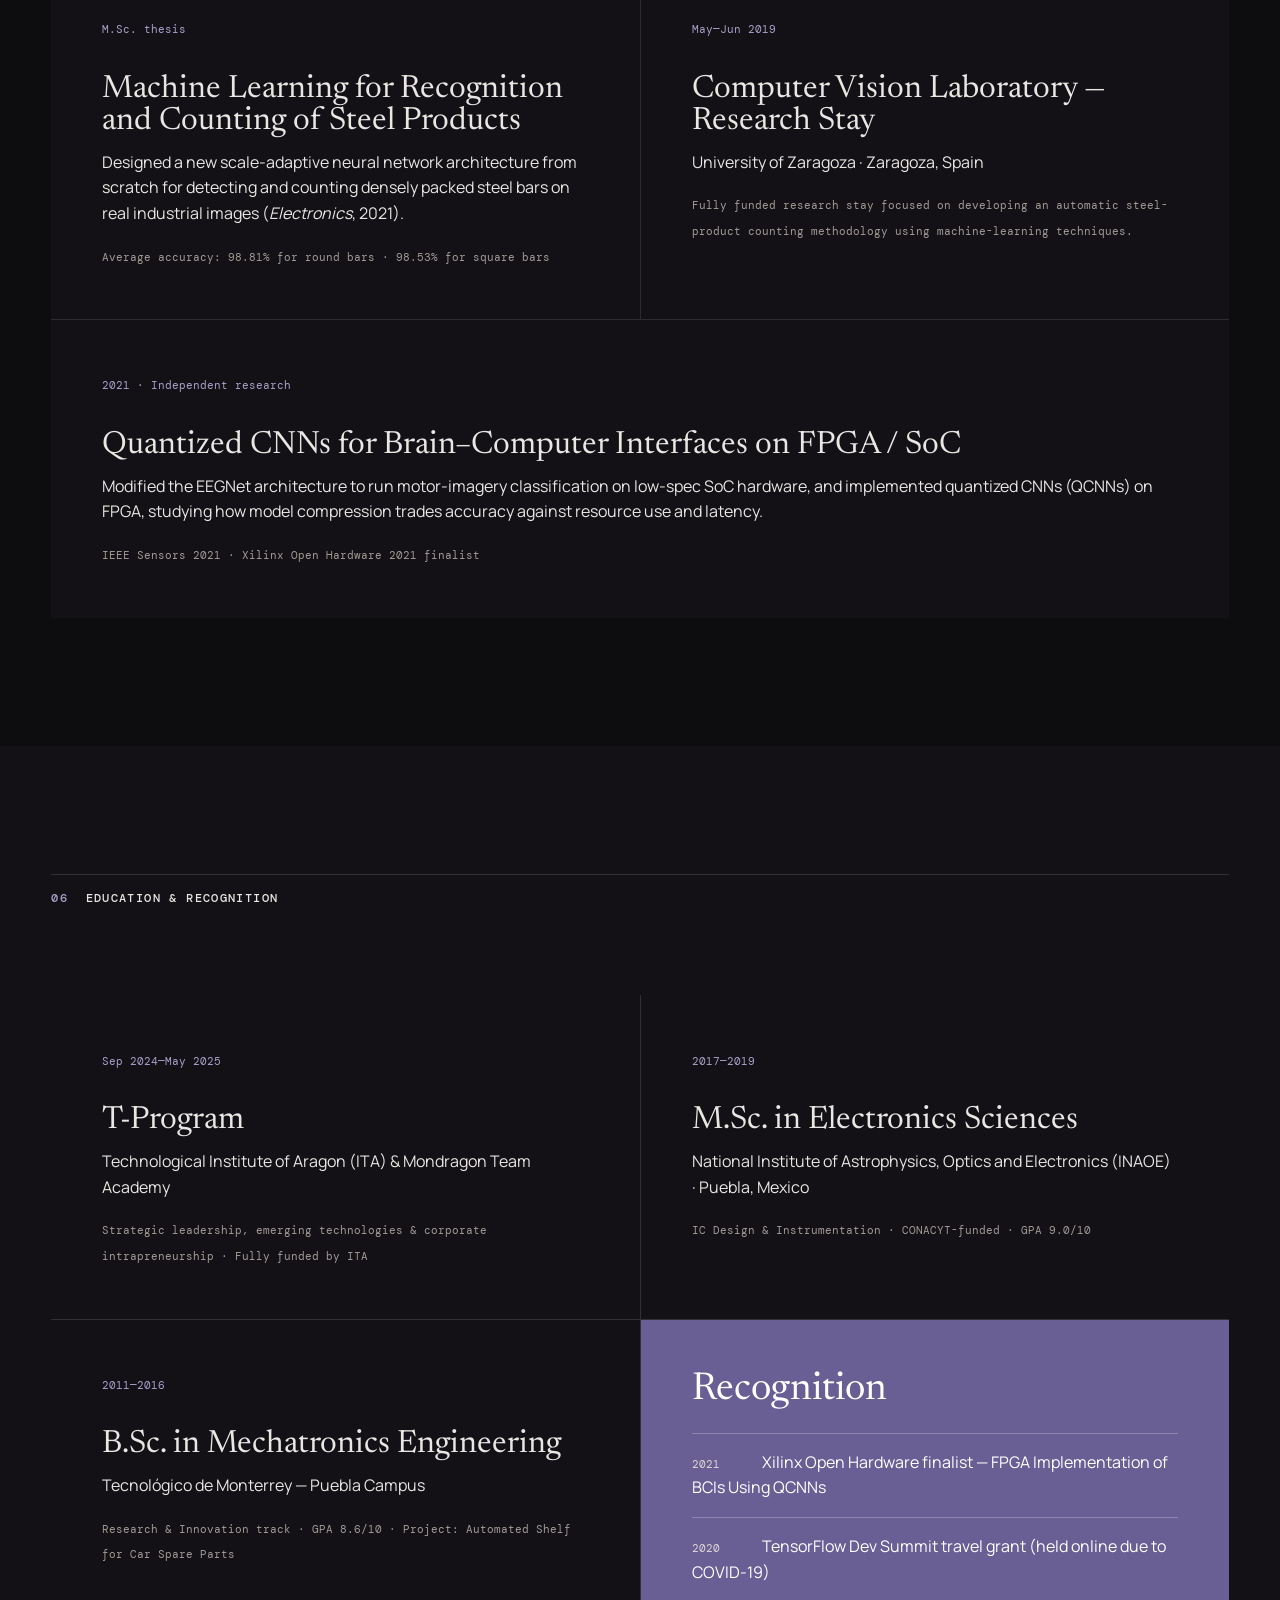
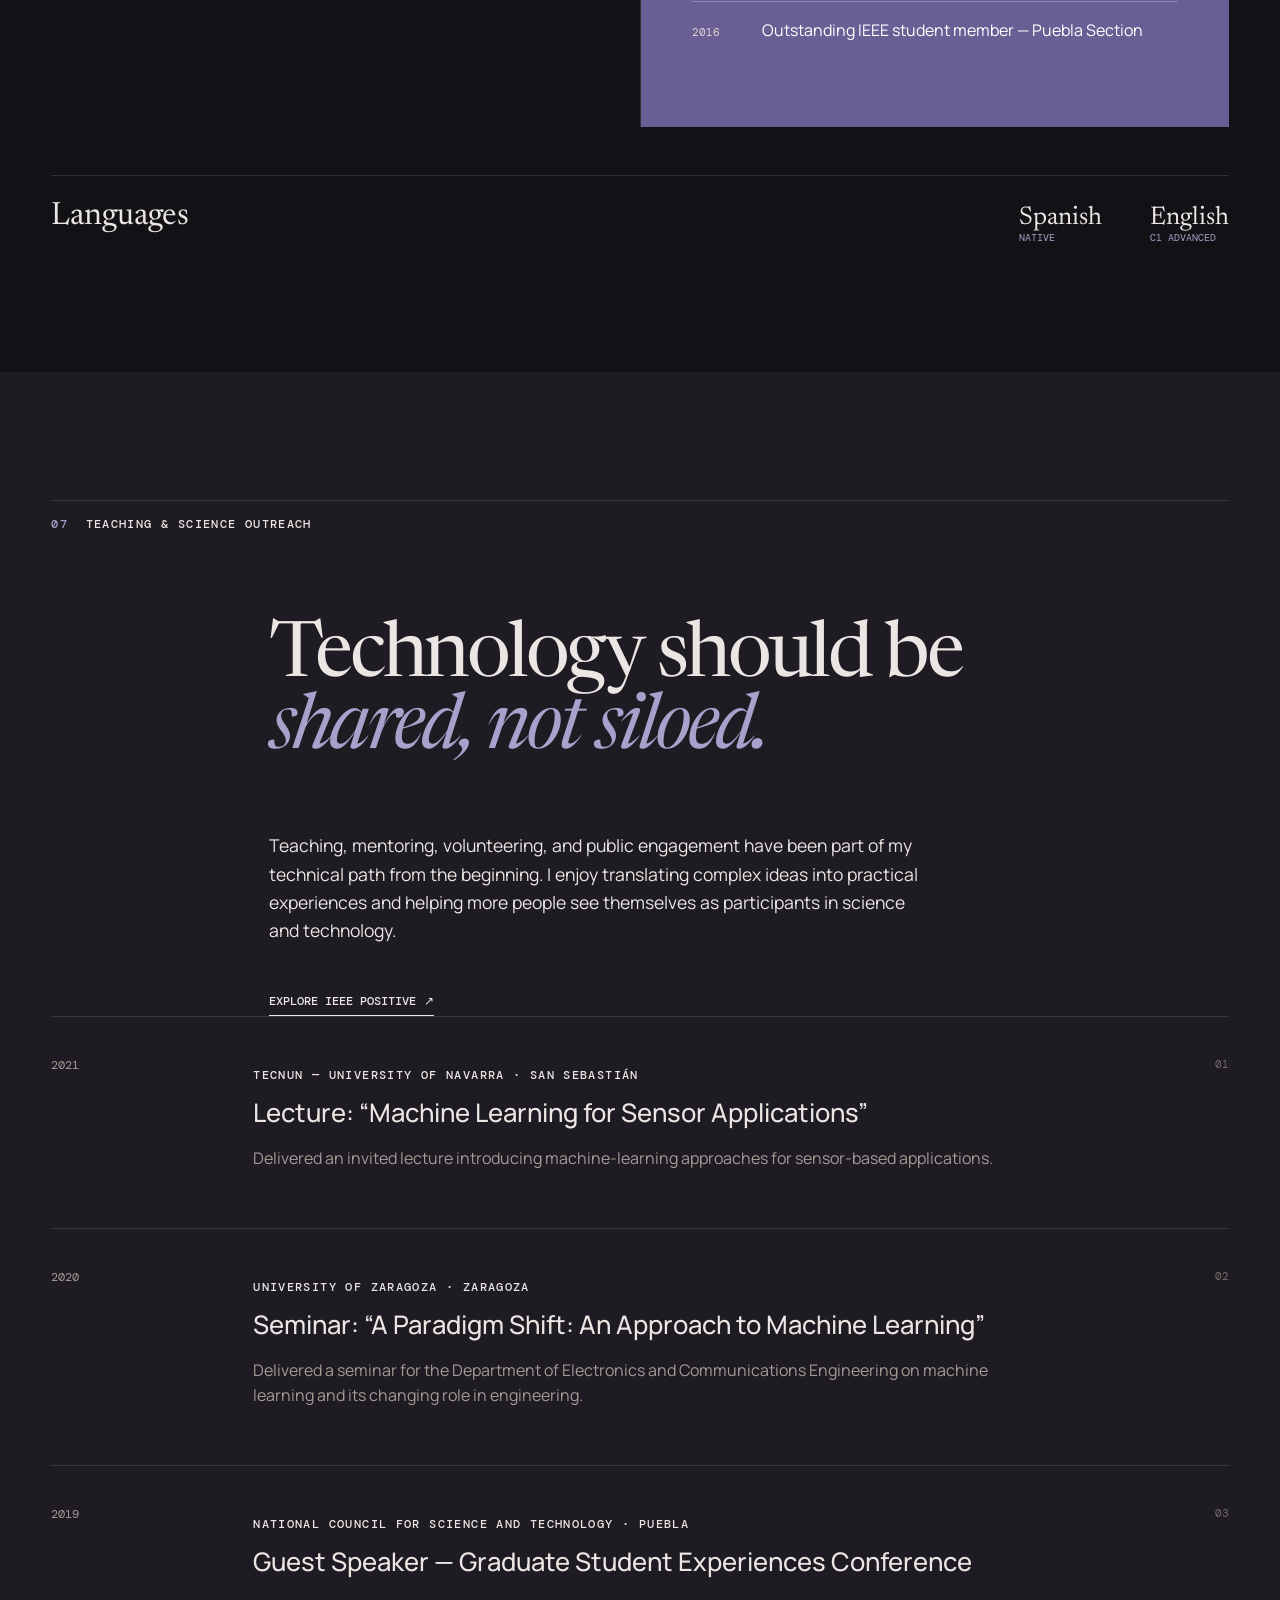
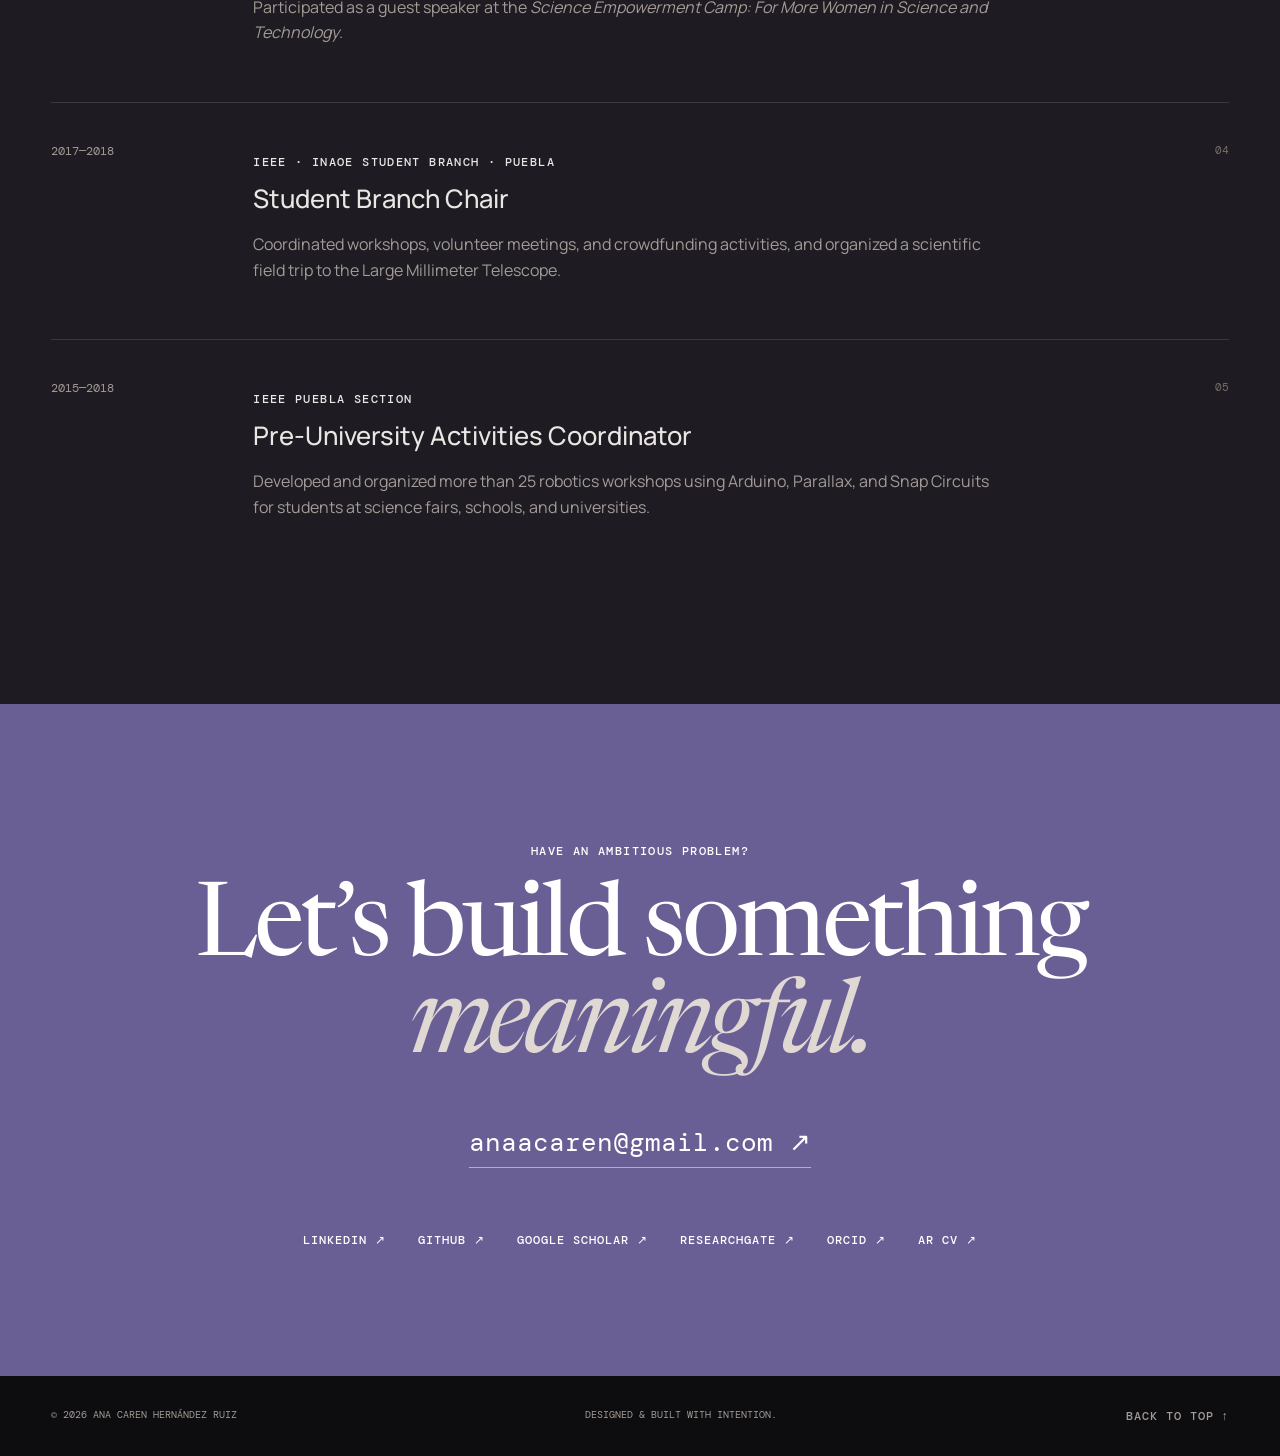
==== commit 52dd7166: "AR version 2" ====
--- a/index.html
+++ b/index.html
@@ -3,16 +3,16 @@
 <head>
   <meta charset="utf-8">
   <meta name="viewport" content="width=device-width, initial-scale=1">
-  <meta name="description" content="Ana Caren Hernández Ruiz — AI & Machine Learning Engineer and R&D Project Lead specializing in computer vision, multimodal AI, generative AI, intelligent systems, and applied research.">
-  <meta name="theme-color" content="#f3efe7">
-  <title>Ana Caren Hernández Ruiz — AI & Machine Learning Engineering</title>
+  <meta name="description" content="Ana Caren Hernández Ruiz — Computer Vision &amp; Deep Learning R&amp;D Engineer with 5+ years designing, training and optimizing neural networks for real-world vision: detection, segmentation, pose estimation, remote sensing, VLMs and multimodal AI.">
+  <meta name="theme-color" content="#131116">
+  <title>Ana Caren Hernández Ruiz — Computer Vision &amp; Deep Learning R&amp;D</title>
   <script>document.documentElement.classList.add('js')</script>
   <noscript><style>.reveal{opacity:1!important;transform:none!important}</style></noscript>
   <link rel="preconnect" href="https://fonts.googleapis.com">
   <link rel="preconnect" href="https://fonts.gstatic.com" crossorigin>
   <link href="https://fonts.googleapis.com/css2?family=DM+Mono:wght@300;400;500&family=Manrope:wght@400;500;600;700&family=Newsreader:ital,opsz,wght@0,6..72,400;0,6..72,500;1,6..72,400&display=swap" rel="stylesheet">
   <link rel="stylesheet" href="styles.css">
-  <style>:root{--lime:#d8c8ae}.section-label[id]{scroll-margin-top:2rem}.skill-card{min-height:0;padding:1.75rem 2.5rem}.skill-card h3{margin:0 0 .65rem}.skill-card p{margin:0}.language-block{display:flex;align-items:baseline;justify-content:space-between;gap:2rem;margin-top:3rem;padding-top:1.5rem;border-top:1px solid var(--line)}.language-block h3{font:400 2rem Newsreader,serif;margin:0}.language-block .languages{margin:0}.contact-links{flex-wrap:wrap}.project-link{display:inline-block;margin-top:.8rem}.research-notes{margin-top:3rem}@media(max-width:600px){.language-block{align-items:flex-start;flex-direction:column}.language-block .languages{flex-direction:row;gap:2rem}}</style>
+  <style>.section-label[id]{scroll-margin-top:2rem}.skill-card{min-height:0;padding:1.75rem 2.5rem}.skill-card h3{margin:0 0 .65rem}.skill-card p{margin:0}.language-block{display:flex;align-items:baseline;justify-content:space-between;gap:2rem;margin-top:3rem;padding-top:1.5rem;border-top:1px solid var(--line)}.language-block h3{font:400 2rem Newsreader,serif;margin:0}.language-block .languages{margin:0}.contact-links{flex-wrap:wrap}.project-link{display:inline-block;margin-top:.8rem}.research-notes{margin-top:3rem}.degree.wide{grid-column:1/-1}@media(max-width:600px){.language-block{align-items:flex-start;flex-direction:column}.language-block .languages{flex-direction:row;gap:2rem}}</style>
   <link rel="stylesheet" href="orbit.css">
   <script src="script.js" defer></script>
 </head>
@@ -37,10 +37,13 @@
 
   <main id="main">
     <section class="hero" id="top">
-      <div class="hero-kicker reveal">AI &amp; Machine Learning Engineer <span>·</span> R&amp;D Project Lead <span>·</span> Zaragoza, Spain</div>
+      <div class="hero-kicker reveal">Computer Vision &amp; Deep Learning R&amp;D Engineer <span>·</span> Zaragoza, Spain</div>
       <h1 class="reveal">Engineering intelligence<br>from <em>research</em> to reality.</h1>
       <div class="hero-bottom reveal">
-        <p>I’m Ana Caren Hernández Ruiz, an AI and Machine Learning Engineer with a research and engineering background, building intelligent systems that move from experimental ideas to useful, deployable tools.</p>
+        <div>
+          <p>I’m Ana Caren Hernández Ruiz, a Computer Vision and Deep Learning R&amp;D Engineer with a research and engineering background, building intelligent systems that move from experimental ideas to useful, deployable tools.</p>
+          <a class="text-link" href="ar/">View my CV in augmented reality <span>↗</span></a>
+        </div>
         <a class="round-link" href="#about" aria-label="Discover more"><span>Discover</span><span class="arrow">↘</span></a>
       </div>
       <div class="hero-orbit" aria-hidden="true">
@@ -62,13 +65,13 @@
       <div class="section-label reveal" id="about"><span>01</span> Profile</div>
       <div class="intro-copy reveal">
         <p class="statement">I connect <em>deep technical work</em> with practical delivery—leading R&amp;D initiatives, developing production-minded software, and turning complex multimodal data into useful systems.</p>
-        <p class="body-copy">With more than six years of experience in machine learning research and applied AI R&amp;D, my work spans computer vision, deep learning, generative AI, multimodal systems, signal processing, and hardware–software integration. I have worked across the full AI lifecycle: data and sensor setup, model development and training, software integration, containerization and deployment, as well as AI governance and open-source compliance.</p>
+        <p class="body-copy">With more than five years of experience designing, training, and optimizing neural networks for real-world vision across EU-funded, public-sector, and industry projects, my work spans computer vision (classification, object detection, segmentation, 2D/3D pose estimation, and remote sensing), deep learning, generative AI, multimodal systems, signal processing, and hardware–software integration. I have worked across the full AI lifecycle: data and sensor setup, model development and training, software integration, containerization and deployment, as well as AI governance and open-source compliance.</p>
       </div>
       <div class="metrics reveal" aria-label="Career highlights">
-        <div><strong>6+</strong><span>years in AI research &amp; R&amp;D</span></div>
+        <div><strong>5+</strong><span>years in computer vision &amp; deep learning R&amp;D</span></div>
         <div><strong>4</strong><span>peer-reviewed publications</span></div>
-        <div><strong>3</strong><span>selected public AI projects</span></div>
-        <div><strong>MX · ES</strong><span>Mexican roots, Spanish home</span></div>
+        <div><strong>AI · R&amp;D</strong><span>selected projects</span></div>
+        <div><strong>MX · ES</strong><span>Mexican roots · Spanish citizen</span></div>
       </div>
     </section>
 
@@ -77,24 +80,25 @@
       <div class="section-heading reveal"><h2>Building at the intersection of<br><em>people, data &amp; machines.</em></h2></div>
       <div class="timeline">
         <article class="role reveal">
-          <div class="role-date">2022—Jul 2026</div>
+          <div class="role-date">Nov 2022—Jul 2026</div>
           <div>
             <p class="eyebrow">Technological Institute of Aragon (ITA) · Zaragoza</p>
             <h3>AI R&amp;D Engineer and Technical Project Lead</h3>
-            <p>Served as technical lead and AI developer for applied R&amp;D projects involving public- and private-sector organizations. Developed and led solutions in computer vision, deep learning, generative AI, multimodal learning, and pattern recognition; worked with image, video, 3D, geospatial, and sensor data; and developed and deployed Python-based AI applications using Docker and AWS.</p>
-            <p>Also supported EU AI Act compliance activities—including regulatory assessment, risk classification, documentation, and technical requirements—and open-source licensing and compliance for publicly released GitHub projects. Led and contributed to additional confidential AI R&amp;D initiatives spanning healthcare, computer vision, multimodal AI, and industrial applications.</p>
-            <ul class="tags"><li>Computer Vision</li><li>Generative AI</li><li>VLMs &amp; LLMs</li><li>Python</li><li>Docker</li><li>AWS</li><li>EU AI Act</li><li>Open Source</li></ul>
+            <p>Served as technical lead and AI developer for applied R&amp;D projects involving public- and private-sector organizations, including EU-funded projects. Developed and led solutions in computer vision and deep learning—classification, object detection, segmentation, 2D/3D pose estimation, and remote sensing (satellite, airborne, and multispectral imagery)—as well as generative AI, Vision-Language Models, and multimodal learning.</p>
+            <p>Designed, trained, and optimized neural networks in PyTorch, from custom architectures built layer by layer to open-source frameworks (Ultralytics, OpenMMLab, detrex), using multi-GPU training workflows. Implemented and adapted published research code to new data, tasks, and deployment constraints; ran experiments, benchmarked models, and tracked performance with MLflow. Designed and processed multimodal datasets spanning images, video, 3D objects, geospatial, and sensor data, and developed and deployed Python-based AI applications and pipelines using Docker and AWS.</p>
+            <p>Co-authored peer-reviewed journal publications from project results and contributed to the public release of open-source AI software. Also supported EU AI Act compliance activities—including regulatory assessment, risk classification, documentation, and technical requirements—and open-source licensing and compliance for publicly released GitHub projects. Led and contributed to additional confidential AI R&amp;D initiatives spanning healthcare, computer vision, multimodal AI, and industrial applications.</p>
+            <ul class="tags"><li>Computer Vision</li><li>Object Detection</li><li>Segmentation</li><li>Pose Estimation</li><li>Remote Sensing</li><li>Generative AI</li><li>VLMs &amp; LLMs</li><li>PyTorch</li><li>Multi-GPU Training</li><li>MLflow</li><li>Docker</li><li>AWS</li><li>EU AI Act</li><li>Open Source</li></ul>
           </div>
           <div class="role-index">01</div>
         </article>
         <article class="role reveal">
-          <div class="role-date">2021—2022</div>
-          <div><p class="eyebrow">Aceros Coatepec · Veracruz</p><h3>Steel Warehouse Manager</h3><p>Managed daily operations for a steel retail warehouse, bringing an engineering mindset to logistics, inventory, customer delivery, and day-to-day operational decision-making.</p><ul class="tags"><li>Operations Leadership</li><li>B2B Sales</li><li>Commercial Negotiation</li><li>ERP Systems</li><li>Inventory Management</li></ul></div>
+          <div class="role-date">Dec 2021—Oct 2022</div>
+          <div><p class="eyebrow">Aceros Coatepec · Veracruz, Mexico</p><h3>Steel Warehouse Manager</h3><p>Managed daily operations for a steel retail warehouse, bringing an engineering mindset to logistics, inventory, customer delivery, and day-to-day operational decision-making.</p><ul class="tags"><li>Operations Leadership</li><li>B2B Sales</li><li>Commercial Negotiation</li><li>ERP Systems</li><li>Inventory Management</li></ul></div>
           <div class="role-index">02</div>
         </article>
         <article class="role reveal">
-          <div class="role-date">2020—2021</div>
-          <div><p class="eyebrow">University of Zaragoza · Zaragoza</p><h3>Research Associate</h3><p>Worked on the research project <em>Semantic Analysis and Understanding of the Athlete's Behaviour in Sports Applications</em> within the Electronics and Telecommunications Department, focusing on machine learning, human activity understanding, and signal-based intelligent systems.</p><ul class="tags"><li>Human Activity Recognition</li><li>Signal Processing</li><li>Machine Learning</li></ul></div>
+          <div class="role-date">Feb 2020—Sep 2021</div>
+          <div><p class="eyebrow">University of Zaragoza · Zaragoza</p><h3>Research Associate (Level N4)</h3><p>Computer-vision research in the project <em>Semantic Analysis and Understanding of the Athlete's Behaviour in Sports Applications</em> within the Electronics and Telecommunications Department. Developed, adapted, and optimized deep neural networks (VA-CNN, VideoPose3D) to estimate keypoints and infer 2D and 3D human poses from tennis match video, and designed an end-to-end classification pipeline to identify and categorize tennis shots, benchmarked against labelled ground-truth datasets.</p><p>Collected, curated, and preprocessed video datasets and built data pipelines to extract visual features for training and evaluation. Reported technical results to the project's senior researchers and supported a colleague's master's thesis on computer vision.</p><ul class="tags"><li>2D/3D Pose Estimation</li><li>Computer Vision</li><li>Video Classification</li><li>Human Activity Recognition</li><li>Data Pipelines</li></ul></div>
           <div class="role-index">03</div>
         </article>
       </div>
@@ -103,28 +107,39 @@
     <section class="expertise section">
       <div class="section-label reveal" id="expertise"><span>03</span> Technical expertise</div>
       <div class="skill-grid">
-        <article class="skill-card reveal"><h3>AI &amp; Machine Learning</h3><p>Deep learning, CNNs, computer vision, generative AI, Vision-Language Models (VLMs), Large Language Models (LLMs), pattern recognition, multimodal learning.</p></article>
-        <article class="skill-card reveal"><h3>Programming &amp; Data</h3><p>Python, TensorFlow, PyTorch, C++, MATLAB; image, video, 3D, geospatial, and sensor-data processing.</p></article>
+        <article class="skill-card reveal"><h3>Computer Vision &amp; AI</h3><p>Classification, object detection, segmentation, 2D/3D pose estimation, remote sensing (satellite, airborne, multispectral), CNNs, generative AI, Vision-Language Models (VLMs), Large Language Models (LLMs), pattern recognition, multimodal learning.</p></article>
+        <article class="skill-card reveal"><h3>Deep Learning &amp; Experimentation</h3><p>PyTorch (custom architectures built layer by layer), Ultralytics, OpenMMLab, detrex, Hugging Face, TensorFlow; CNN architecture design, multi-GPU training; implementing and adapting published research code, benchmarking and evaluation, experiment tracking (MLflow), dataset design and annotation (CVAT).</p></article>
+        <article class="skill-card reveal"><h3>Programming &amp; Data</h3><p>Python, C++, SQL, MATLAB; OpenCV, NumPy, pandas, scikit-learn, Open3D, MeshLab; CUDA, Linux, Jupyter; image, video, 3D, geospatial, and sensor-data processing.</p></article>
+        <article class="skill-card reveal"><h3>Efficiency &amp; Edge AI</h3><p>Quantization, neural-network inference on low-spec hardware, FPGA, SoC, and NVIDIA Jetson Nano deployment.</p></article>
+        <article class="skill-card reveal"><h3>Software Engineering &amp; Deployment</h3><p>Git, GitHub/GitLab, CI/CD pipelines (GitHub Actions), REST API development (FastAPI), Docker, AWS, DevOps workflows, containerized model and pipeline deployment, technical documentation.</p></article>
         <article class="skill-card reveal"><h3>AI Governance &amp; Compliance</h3><p>EU AI Act compliance, AI risk assessment and classification, technical documentation, open-source licensing and dependency review.</p></article>
-        <article class="skill-card reveal"><h3>Cloud &amp; Deployment</h3><p>Docker, AWS, DevOps workflows, containerized AI applications, model and pipeline deployment.</p></article>
-        <article class="skill-card reveal"><h3>Engineering</h3><p>Signal processing, embedded systems, FPGA and SoC systems, hardware–software integration, instrumentation, and prototyping.</p></article>
+        <article class="skill-card reveal"><h3>Engineering</h3><p>Signal processing, embedded systems, electronics, hardware–software integration, multi-camera and sensor setups, instrumentation, and prototyping.</p></article>
         <article class="skill-card accent reveal"><h3>Leadership &amp; Transfer</h3><p>Technical R&amp;D leadership, cross-functional collaboration, strategic leadership, technology transfer, open-source delivery, and technical communication.</p></article>
       </div>
     </section>
 
     <section class="experience section">
-      <div class="section-label reveal" id="projects"><span>04</span> Selected public AI &amp; R&amp;D projects at ITA</div>
+      <div class="section-label reveal" id="projects"><span>04</span> Selected AI &amp; R&amp;D projects</div>
       <div class="section-heading reveal"><h2>From models to<br><em>working systems.</em></h2></div>
       <div class="timeline">
         <article class="role reveal">
+          <div class="role-date">Industrial AI</div>
+          <div>
+            <p class="eyebrow">From research to production</p>
+            <h3>AI for Industrial Quality Inspection</h3>
+            <p>Developed a novel AI methodology for automated quality verification across multiple production lines, taking it from research to a system running in production at a major automotive plant.</p>
+          </div>
+          <div class="role-index">01</div>
+        </article>
+        <article class="role reveal">
           <div class="role-date">Multimodal AI</div>
           <div>
             <p class="eyebrow">Open-source R&amp;D</p>
             <h3>BodyFlow — Multimodal Human Activity Recognition</h3>
-            <p>Core developer of an open-source multimodal human activity recognition library combining video-based 2D/3D human pose estimation and wearable sensor data. Contributed across sensor and multicamera setup, data processing, model training and evaluation, activity-recognition pipelines, visualization, software integration, licensing, documentation, and the open-source GitHub release.</p>
+            <p>Core developer of an open-source multimodal human activity recognition library combining video-based 2D/3D human pose estimation and wearable sensor data. Contributed across sensor and multicamera setup, data processing, model training and evaluation, activity-recognition pipelines, visualization, software integration, licensing, documentation, and the open-source GitHub release (published in <em>Sensors</em>, 2024). Later led its adaptation to analyse the movement and performance of professional football players.</p>
             <a class="text-link project-link" href="https://github.com/ITA-TECNOLOGIA/BodyFlow" target="_blank" rel="noreferrer">View project on GitHub <span>↗</span></a>
           </div>
-          <div class="role-index">01</div>
+          <div class="role-index">02</div>
         </article>
         <article class="role reveal">
           <div class="role-date">VLMs</div>
@@ -134,17 +149,17 @@
             <p>Developed the end-to-end AI application and underlying algorithms for a platform supporting graffiti authorship analysis. Designed and implemented Vision-Language Model pipelines to extract and compare relevant visual characteristics from heterogeneous real-world imagery, together with the workflow for managing and analyzing geolocated image data.</p>
             <a class="text-link project-link" href="https://www.heraldo.es/noticias/aragon/2026/03/03/como-identifica-ia-grafiteros-zaragoza-ita-innoidea-grafitae-1898826.html" target="_blank" rel="noreferrer">Read about Grafitae <span>↗</span></a>
           </div>
-          <div class="role-index">02</div>
+          <div class="role-index">03</div>
         </article>
         <article class="role reveal">
           <div class="role-date">Remote sensing</div>
           <div>
             <p class="eyebrow">European R&amp;D project</p>
             <h3>ARD-TerraVision — AI for Satellite and Airborne Imagery</h3>
-            <p>Developed, trained, and optimized custom deep-learning computer vision models for satellite and airborne imagery, then integrated and deployed the resulting models within a modular remote-sensing analysis pipeline. Worked with large-scale geospatial datasets and GPU-based training workflows.</p>
+            <p>Developed, trained, and optimized custom deep-learning computer vision models for satellite, airborne, and multispectral imagery, then integrated and deployed the resulting models within a modular remote-sensing analysis pipeline. Worked with large-scale geospatial datasets and GPU-based training workflows.</p>
             <a class="text-link project-link" href="https://github.com/ITA-TECNOLOGIA/Ard-Terravision" target="_blank" rel="noreferrer">View project on GitHub <span>↗</span></a>
           </div>
-          <div class="role-index">03</div>
+          <div class="role-index">04</div>
         </article>
       </div>
     </section>
@@ -154,25 +169,26 @@
       <div class="research-layout">
         <div class="sticky-title reveal"><h2>Ideas made<br><em>measurable.</em></h2><p>My academic work spans multimodal human activity recognition, healthcare AI, embedded machine learning, and industrial computer vision.</p><a class="text-link" href="https://orcid.org/0000-0001-6318-6162" target="_blank" rel="noreferrer">View ORCID <span>↗</span></a></div>
         <div class="publication-list">
-          <a class="publication reveal" href="https://doi.org/10.3390/s24206729" target="_blank" rel="noreferrer"><span class="pub-year">2024</span><div><h3>BodyFlow: An Open-Source Library for Multimodal Human Activity Recognition</h3><p>Sensors · Open-source multimodal HAR</p></div><span class="pub-arrow">↗</span></a>
-          <a class="publication reveal" href="https://doi.org/10.3390/diagnostics14242886" target="_blank" rel="noreferrer"><span class="pub-year">2024</span><div><h3>Gait-Based AI Models for Detecting Sarcopenia and Cognitive Decline</h3><p>Diagnostics · Sensor fusion for healthcare</p></div><span class="pub-arrow">↗</span></a>
-          <a class="publication reveal" href="https://doi.org/10.1109/SENSORS47087.2021.9639747" target="_blank" rel="noreferrer"><span class="pub-year">2021</span><div><h3>Motor-Imagery EEGNet Based Processing on a Low-Spec SoC Hardware</h3><p>IEEE Sensors · Embedded brain–computer interfaces</p></div><span class="pub-arrow">↗</span></a>
-          <a class="publication reveal" href="https://doi.org/10.3390/electronics10040402" target="_blank" rel="noreferrer"><span class="pub-year">2021</span><div><h3>Steel Bar Counting from Images with Machine Learning</h3><p>Electronics · Industrial computer vision</p></div><span class="pub-arrow">↗</span></a>
+          <a class="publication reveal" href="https://doi.org/10.3390/s24206729" target="_blank" rel="noreferrer"><span class="pub-year">2024</span><div><h3>BodyFlow: An Open-Source Library for Multimodal Human Activity Recognition</h3><p><em>Sensors</em>, 24, 6729 · Q2 · Open-source multimodal HAR</p></div><span class="pub-arrow">↗</span></a>
+          <a class="publication reveal" href="https://doi.org/10.3390/diagnostics14242886" target="_blank" rel="noreferrer"><span class="pub-year">2024</span><div><h3>Gait-Based AI Models for Detecting Sarcopenia and Cognitive Decline Using Sensor Fusion</h3><p><em>Diagnostics</em>, 14, 2886 · Q1 · Sensor fusion for healthcare</p></div><span class="pub-arrow">↗</span></a>
+          <a class="publication reveal" href="https://doi.org/10.1109/SENSORS47087.2021.9639747" target="_blank" rel="noreferrer"><span class="pub-year">2021</span><div><h3>Motor-Imagery EEGNet Based Processing on a Low-Spec SoC Hardware</h3><p><em>IEEE Sensors</em> 2021, Sydney · Embedded brain–computer interfaces</p></div><span class="pub-arrow">↗</span></a>
+          <a class="publication reveal" href="https://doi.org/10.3390/electronics10040402" target="_blank" rel="noreferrer"><span class="pub-year">2021</span><div><h3>Steel Bar Counting from Images with Machine Learning</h3><p><em>Electronics</em>, 10, 402 · Q3 · Industrial computer vision</p></div><span class="pub-arrow">↗</span></a>
         </div>
       </div>
       <div class="education-grid research-notes">
-        <div class="degree reveal"><span>M.Sc. thesis</span><h3>Machine Learning for Recognition and Counting of Steel Products</h3><p>Developed a scale-adaptive machine-learning methodology for automatic steel-product counting.</p><small>Average accuracy: 98.81% for round bars · 98.53% for square bars</small></div>
+        <div class="degree reveal"><span>M.Sc. thesis</span><h3>Machine Learning for Recognition and Counting of Steel Products</h3><p>Designed a new scale-adaptive neural network architecture from scratch for detecting and counting densely packed steel bars on real industrial images (<em>Electronics</em>, 2021).</p><small>Average accuracy: 98.81% for round bars · 98.53% for square bars</small></div>
         <div class="degree reveal"><span>May—Jun 2019</span><h3>Computer Vision Laboratory — Research Stay</h3><p>University of Zaragoza · Zaragoza, Spain</p><small>Fully funded research stay focused on developing an automatic steel-product counting methodology using machine-learning techniques.</small></div>
+        <div class="degree wide reveal"><span>2021 · Independent research</span><h3>Quantized CNNs for Brain–Computer Interfaces on FPGA / SoC</h3><p>Modified the EEGNet architecture to run motor-imagery classification on low-spec SoC hardware, and implemented quantized CNNs (QCNNs) on FPGA, studying how model compression trades accuracy against resource use and latency.</p><small>IEEE Sensors 2021 · Xilinx Open Hardware 2021 finalist</small></div>
       </div>
     </section>
 
     <section class="education section">
       <div class="section-label reveal" id="education"><span>06</span> Education &amp; recognition</div>
       <div class="education-grid">
-        <div class="degree reveal"><span>2024—2025</span><h3>T-Program</h3><p>Technological Institute of Aragon (ITA) &amp; Mondragon Team Academy</p><small>Strategic leadership, emerging technologies &amp; corporate intrapreneurship · Fully funded by ITA</small></div>
+        <div class="degree reveal"><span>Sep 2024—May 2025</span><h3>T-Program</h3><p>Technological Institute of Aragon (ITA) &amp; Mondragon Team Academy</p><small>Strategic leadership, emerging technologies &amp; corporate intrapreneurship · Fully funded by ITA</small></div>
         <div class="degree reveal"><span>2017—2019</span><h3>M.Sc. in Electronics Sciences</h3><p>National Institute of Astrophysics, Optics and Electronics (INAOE) · Puebla, Mexico</p><small>IC Design &amp; Instrumentation · CONACYT-funded · GPA 9.0/10</small></div>
         <div class="degree reveal"><span>2011—2016</span><h3>B.Sc. in Mechatronics Engineering</h3><p>Tecnológico de Monterrey — Puebla Campus</p><small>Research &amp; Innovation track · GPA 8.6/10 · Project: Automated Shelf for Car Spare Parts</small></div>
-        <div class="awards reveal"><h3>Recognition</h3><ul><li><span>2021</span>Xilinx Open Hardware finalist — FPGA Implementation of BCIs Using QCNNs</li><li><span>2020</span>TensorFlow Dev Summit travel grant</li><li><span>2016</span>Outstanding IEEE student member — Puebla Section</li></ul></div>
+        <div class="awards reveal"><h3>Recognition</h3><ul><li><span>2021</span>Xilinx Open Hardware finalist — FPGA Implementation of BCIs Using QCNNs</li><li><span>2020</span>TensorFlow Dev Summit travel grant (held online due to COVID-19)</li><li><span>2016</span>Outstanding IEEE student member — Puebla Section</li></ul></div>
       </div>
       <div class="language-block reveal"><h3>Languages</h3><div class="languages"><span>Spanish <small>Native</small></span><span>English <small>C1 Advanced</small></span></div></div>
     </section>
@@ -193,7 +209,7 @@
       <p class="eyebrow reveal">Have an ambitious problem?</p>
       <h2 class="reveal">Let’s build something<br><em>meaningful.</em></h2>
       <a class="email-link reveal" href="mailto:anaacaren@gmail.com">anaacaren@gmail.com <span>↗</span></a>
-      <div class="contact-links reveal"><a href="https://www.linkedin.com/in/anaacaren/" target="_blank" rel="noreferrer">LinkedIn ↗</a><a href="https://github.com/anaacaren" target="_blank" rel="noreferrer">GitHub ↗</a><a href="https://scholar.google.com/citations?user=0nYlJvkAAAAJ&amp;hl=es" target="_blank" rel="noreferrer">Google Scholar ↗</a><a href="https://www.researchgate.net/profile/Ana-Hernandez-Ruiz-2?ev=hdr_xprf" target="_blank" rel="noreferrer">ResearchGate ↗</a><a href="https://orcid.org/0000-0001-6318-6162" target="_blank" rel="noreferrer">ORCID ↗</a></div>
+      <div class="contact-links reveal"><a href="https://www.linkedin.com/in/anaacaren/" target="_blank" rel="noreferrer">LinkedIn ↗</a><a href="https://github.com/anaacaren" target="_blank" rel="noreferrer">GitHub ↗</a><a href="https://scholar.google.com/citations?user=0nYlJvkAAAAJ&amp;hl=es" target="_blank" rel="noreferrer">Google Scholar ↗</a><a href="https://www.researchgate.net/profile/Ana-Hernandez-Ruiz-2?ev=hdr_xprf" target="_blank" rel="noreferrer">ResearchGate ↗</a><a href="https://orcid.org/0000-0001-6318-6162" target="_blank" rel="noreferrer">ORCID ↗</a><a href="ar/">AR CV ↗</a></div>
     </section>
   </main>
 
--- a/styles.css
+++ b/styles.css
@@ -1,2 +1,2 @@
-:root{--paper:#f2eee6;--ink:#171714;--muted:#6d6a63;--line:rgba(23,23,20,.18);--wine:#7b1e2b;--lime:#d8ff57;--pad:clamp(1.25rem,4vw,4.5rem)}*{box-sizing:border-box}html{scroll-behavior:smooth}body{margin:0;background:var(--paper);color:var(--ink);font-family:Manrope,Arial,sans-serif;line-height:1.6;overflow-x:hidden}.noise{position:fixed;inset:0;pointer-events:none;z-index:20;opacity:.035;background-image:url("data:image/svg+xml,%3Csvg viewBox='0 0 180 180' xmlns='http://www.w3.org/2000/svg'%3E%3Cfilter id='n'%3E%3CfeTurbulence type='fractalNoise' baseFrequency='.9' numOctaves='3' stitchTiles='stitch'/%3E%3C/filter%3E%3Crect width='100%25' height='100%25' filter='url(%23n)' opacity='.7'/%3E%3C/svg%3E")}.skip-link{position:fixed;left:1rem;top:-5rem;z-index:100;background:var(--ink);color:white;padding:.7rem 1rem}.skip-link:focus{top:1rem}.site-header{height:90px;display:flex;align-items:center;justify-content:space-between;padding:0 var(--pad);position:absolute;width:100%;z-index:10}.brand{font:500 1.1rem DM Mono;text-decoration:none;color:var(--ink);letter-spacing:-.04em}.brand span{color:var(--wine)}.nav{display:flex;gap:2rem}.nav a,.contact-links a,footer a{font:500 .78rem DM Mono;text-transform:uppercase;letter-spacing:.08em;text-decoration:none;color:inherit}.nav a{position:relative}.nav a:after{content:"";position:absolute;left:0;bottom:-4px;width:100%;height:1px;background:currentColor;transform:scaleX(0);transform-origin:right;transition:transform .3s}.nav a:hover:after{transform:scaleX(1);transform-origin:left}.menu-toggle{display:none;border:0;background:none;padding:.5rem}.menu-toggle span{display:block;width:24px;height:1px;background:var(--ink);margin:6px}.hero{min-height:100svh;padding:clamp(9rem,19vh,13rem) var(--pad) 3rem;position:relative;border-bottom:1px solid var(--line);overflow:hidden}.hero-kicker,.section-label,.eyebrow{font:500 .72rem DM Mono;text-transform:uppercase;letter-spacing:.12em}.hero-kicker span{color:var(--wine);margin:0 .5rem}.hero h1{font:400 clamp(3.4rem,8.8vw,9rem)/.88 Newsreader,serif;letter-spacing:-.055em;margin:clamp(2rem,5vh,4rem) 0;max-width:1200px}.hero h1 em,.section h2 em,.statement em{font-weight:400;color:var(--wine)}.hero-bottom{display:flex;align-items:flex-end;justify-content:space-between;max-width:850px}.hero-bottom p{max-width:550px;font-size:clamp(1rem,1.5vw,1.25rem);margin:0}.round-link{width:112px;height:112px;flex:0 0 auto;border-radius:50%;border:1px solid var(--ink);display:flex;flex-direction:column;align-items:center;justify-content:center;color:var(--ink);text-decoration:none;font:500 .7rem DM Mono;text-transform:uppercase;transition:.35s}.round-link:hover{background:var(--ink);color:var(--paper);transform:rotate(-8deg)}.round-link .arrow{font-size:1.2rem}.hero-orbit{position:absolute;right:7vw;top:12vh;width:160px;height:160px;border:1px solid var(--line);border-radius:50%;animation:spin 20s linear infinite}.orbital-text{position:absolute;inset:0;font:400 .59rem DM Mono;letter-spacing:.2em;word-spacing:1.7rem;text-align:center;border-radius:50%;padding:6px}.core{position:absolute;inset:44px;background:var(--wine);color:white;border-radius:50%;display:grid;place-items:center;font:500 1.3rem DM Mono}@keyframes spin{to{transform:rotate(360deg)}}.section{padding:clamp(5rem,10vw,9rem) var(--pad)}.section-label{display:flex;gap:1.1rem;border-top:1px solid var(--line);padding-top:1rem;margin-bottom:clamp(3rem,7vw,7rem)}.section-label span{color:var(--wine)}.intro-copy{display:grid;grid-template-columns:2fr 1fr;gap:clamp(3rem,9vw,10rem);align-items:end}.statement{font:400 clamp(2rem,4.2vw,4.4rem)/1.02 Newsreader,serif;letter-spacing:-.035em;margin:0}.body-copy{color:var(--muted);margin:0}.metrics{display:grid;grid-template-columns:repeat(4,1fr);margin-top:7rem;border-top:1px solid var(--line);border-bottom:1px solid var(--line)}.metrics div{padding:2.5rem 1.5rem;border-right:1px solid var(--line)}.metrics div:first-child{padding-left:0}.metrics div:last-child{border:0}.metrics strong{display:block;font:400 clamp(2.3rem,4vw,4.4rem) Newsreader;color:var(--wine)}.metrics span{font-size:.78rem;color:var(--muted)}.experience{background:var(--ink);color:var(--paper)}.experience .section-label,.experience .role{border-color:rgba(242,238,230,.2)}.section-heading h2,.sticky-title h2,.beyond h2,.contact h2{font:400 clamp(2.7rem,6vw,6rem)/.95 Newsreader,serif;letter-spacing:-.04em;margin:0 0 4rem}.role{display:grid;grid-template-columns:170px 1fr 40px;gap:2rem;padding:2.5rem 0;border-top:1px solid rgba(242,238,230,.2)}.role-date{font:400 .75rem DM Mono;color:#aaa69e}.role h3{font:500 clamp(1.25rem,2vw,1.9rem) Manrope;margin:.5rem 0 1rem;max-width:780px}.role p:not(.eyebrow){color:#aaa69e;max-width:750px}.role-index{font:400 .7rem DM Mono;color:#77736c;text-align:right}.tags{display:flex;flex-wrap:wrap;gap:.5rem;list-style:none;padding:0;margin:1.5rem 0 0}.tags li{border:1px solid #55534f;border-radius:100px;padding:.35rem .75rem;font:400 .65rem DM Mono;text-transform:uppercase}.skill-grid{display:grid;grid-template-columns:repeat(2,1fr);border-top:1px solid var(--line);border-left:1px solid var(--line)}.skill-card{min-height:270px;padding:2.5rem;border-right:1px solid var(--line);border-bottom:1px solid var(--line);position:relative}.skill-card h3{font:400 clamp(1.5rem,3vw,2.7rem) Newsreader;margin:3rem 0 1rem}.skill-card p{max-width:500px;color:var(--muted)}.card-no{font:400 .7rem DM Mono}.skill-card.accent{background:var(--lime)}.skill-card.accent p{color:#4c5330}.research{background:#ded8cc}.research-layout{display:grid;grid-template-columns:1fr 1.6fr;gap:clamp(3rem,8vw,9rem)}.sticky-title{align-self:start;position:sticky;top:2rem}.sticky-title p{max-width:390px;color:var(--muted)}.text-link{display:inline-flex;gap:.5rem;margin-top:2rem;color:inherit;font:500 .72rem DM Mono;text-transform:uppercase;text-decoration:none;border-bottom:1px solid;padding-bottom:.4rem}.publication{display:grid;grid-template-columns:50px 1fr 24px;gap:1.3rem;color:inherit;text-decoration:none;padding:2rem 0;border-top:1px solid rgba(23,23,20,.22);transition:.25s}.publication:hover{padding-left:1rem}.publication h3{font:500 clamp(1rem,1.6vw,1.35rem);line-height:1.35;margin:0}.publication p,.pub-year{font:400 .68rem DM Mono;color:var(--muted)}.pub-arrow{font-size:1.1rem}.education-grid{display:grid;grid-template-columns:repeat(2,1fr);gap:1px;background:var(--line)}.degree,.awards{background:var(--paper);padding:clamp(2rem,4vw,4rem);min-height:270px}.degree span,.degree small,.awards li span{font:400 .7rem DM Mono;color:var(--wine)}.degree h3{font:400 clamp(1.5rem,2.5vw,2.4rem) Newsreader;margin:2rem 0 .8rem}.degree p{margin:0 0 1rem}.degree small{color:var(--muted)}.awards{background:var(--wine);color:white}.awards h3{font:400 2.4rem Newsreader;margin:0 0 1.5rem}.awards ul{list-style:none;padding:0}.awards li{padding:1rem 0;border-top:1px solid rgba(255,255,255,.25)}.awards li span{color:#e8bec5;display:inline-block;width:70px}.beyond{background:var(--lime)}.beyond .section-label{border-color:rgba(23,23,20,.25)}.beyond-copy{margin-left:17vw}.beyond-copy p{max-width:650px;font-size:1.1rem}.languages{display:flex;gap:3rem;margin-top:3rem;font:400 1.6rem Newsreader}.languages small{display:block;font:400 .65rem DM Mono;text-transform:uppercase;color:#56611f}.contact{text-align:center;background:var(--wine);color:white;padding-top:8rem;padding-bottom:8rem}.contact h2{font-size:clamp(3.4rem,8vw,8rem);margin:1.5rem 0 3rem}.contact h2 em{color:#eebbc3}.email-link{display:inline-flex;gap:1rem;color:white;text-decoration:none;font:400 clamp(1.1rem,2vw,1.6rem) DM Mono;border-bottom:1px solid rgba(255,255,255,.5);padding-bottom:.5rem}.contact-links{display:flex;justify-content:center;gap:2rem;margin-top:4rem}.contact-links a{color:white}footer{display:flex;justify-content:space-between;padding:2rem var(--pad);font:400 .65rem DM Mono;text-transform:uppercase;background:var(--ink);color:#aaa69e}.reveal{opacity:0;transform:translateY(24px);transition:opacity .8s ease,transform .8s ease}.reveal.visible{opacity:1;transform:none}
+:root{--paper:#131116;--ink:#e9e6e3;--muted:#a39b96;--line:rgba(233,230,227,.14);--wine:#a9a1cb;--violet:#695f94;--lime:#4d454d;--raised:#1a171e;--pad:clamp(1.25rem,4vw,4.5rem)}*{box-sizing:border-box}html{scroll-behavior:smooth}body{margin:0;background:var(--paper);color:var(--ink);font-family:Manrope,Arial,sans-serif;line-height:1.6;overflow-x:hidden}.noise{position:fixed;inset:0;pointer-events:none;z-index:20;opacity:.035;background-image:url("data:image/svg+xml,%3Csvg viewBox='0 0 180 180' xmlns='http://www.w3.org/2000/svg'%3E%3Cfilter id='n'%3E%3CfeTurbulence type='fractalNoise' baseFrequency='.9' numOctaves='3' stitchTiles='stitch'/%3E%3C/filter%3E%3Crect width='100%25' height='100%25' filter='url(%23n)' opacity='.7'/%3E%3C/svg%3E")}.skip-link{position:fixed;left:1rem;top:-5rem;z-index:100;background:var(--ink);color:var(--paper);padding:.7rem 1rem}.skip-link:focus{top:1rem}.site-header{height:90px;display:flex;align-items:center;justify-content:space-between;padding:0 var(--pad);position:absolute;width:100%;z-index:10}.brand{font:500 1.1rem DM Mono;text-decoration:none;color:var(--ink);letter-spacing:-.04em}.brand span{color:var(--wine)}.nav{display:flex;gap:2rem}.nav a,.contact-links a,footer a{font:500 .78rem DM Mono;text-transform:uppercase;letter-spacing:.08em;text-decoration:none;color:inherit}.nav a{position:relative}.nav a:after{content:"";position:absolute;left:0;bottom:-4px;width:100%;height:1px;background:currentColor;transform:scaleX(0);transform-origin:right;transition:transform .3s}.nav a:hover:after{transform:scaleX(1);transform-origin:left}.menu-toggle{display:none;border:0;background:none;padding:.5rem}.menu-toggle span{display:block;width:24px;height:1px;background:var(--ink);margin:6px}.hero{min-height:100svh;padding:clamp(9rem,19vh,13rem) var(--pad) 3rem;position:relative;border-bottom:1px solid var(--line);overflow:hidden}.hero-kicker,.section-label,.eyebrow{font:500 .72rem DM Mono;text-transform:uppercase;letter-spacing:.12em}.hero-kicker span{color:var(--wine);margin:0 .5rem}.hero h1{font:400 clamp(3.4rem,8.8vw,9rem)/.88 Newsreader,serif;letter-spacing:-.055em;margin:clamp(2rem,5vh,4rem) 0;max-width:1200px}.hero h1 em,.section h2 em,.statement em{font-weight:400;color:var(--wine)}.hero-bottom{display:flex;align-items:flex-end;justify-content:space-between;max-width:850px}.hero-bottom p{max-width:550px;font-size:clamp(1rem,1.5vw,1.25rem);margin:0}.round-link{width:112px;height:112px;flex:0 0 auto;border-radius:50%;border:1px solid var(--ink);display:flex;flex-direction:column;align-items:center;justify-content:center;color:var(--ink);text-decoration:none;font:500 .7rem DM Mono;text-transform:uppercase;transition:.35s}.round-link:hover{background:var(--ink);color:var(--paper);transform:rotate(-8deg)}.round-link .arrow{font-size:1.2rem}.hero-orbit{position:absolute;right:7vw;top:12vh;width:160px;height:160px;border:1px solid var(--line);border-radius:50%;animation:spin 20s linear infinite}.orbital-text{position:absolute;inset:0;font:400 .59rem DM Mono;letter-spacing:.2em;word-spacing:1.7rem;text-align:center;border-radius:50%;padding:6px}.core{position:absolute;inset:44px;background:var(--violet);color:white;border-radius:50%;display:grid;place-items:center;font:500 1.3rem DM Mono}@keyframes spin{to{transform:rotate(360deg)}}.section{padding:clamp(5rem,10vw,9rem) var(--pad)}.section-label{display:flex;gap:1.1rem;border-top:1px solid var(--line);padding-top:1rem;margin-bottom:clamp(3rem,7vw,7rem)}.section-label span{color:var(--wine)}.intro-copy{display:grid;grid-template-columns:2fr 1fr;gap:clamp(3rem,9vw,10rem);align-items:end}.statement{font:400 clamp(2rem,4.2vw,4.4rem)/1.02 Newsreader,serif;letter-spacing:-.035em;margin:0}.body-copy{color:var(--muted);margin:0}.metrics{display:grid;grid-template-columns:repeat(4,1fr);margin-top:7rem;border-top:1px solid var(--line);border-bottom:1px solid var(--line)}.metrics div{padding:2.5rem 1.5rem;border-right:1px solid var(--line)}.metrics div:first-child{padding-left:0}.metrics div:last-child{border:0}.metrics strong{display:block;font:400 clamp(2.3rem,4vw,4.4rem) Newsreader;color:var(--wine)}.metrics span{font-size:.78rem;color:var(--muted)}.experience{background:var(--raised);color:var(--ink)}.experience .section-label,.experience .role{border-color:var(--line)}.section-heading h2,.sticky-title h2,.beyond h2,.contact h2{font:400 clamp(2.7rem,6vw,6rem)/.95 Newsreader,serif;letter-spacing:-.04em;margin:0 0 4rem}.role{display:grid;grid-template-columns:170px 1fr 40px;gap:2rem;padding:2.5rem 0;border-top:1px solid var(--line)}.role-date{font:400 .75rem DM Mono;color:var(--muted)}.role h3{font:500 clamp(1.25rem,2vw,1.9rem) Manrope;margin:.5rem 0 1rem;max-width:780px}.role p:not(.eyebrow){color:var(--muted);max-width:750px}.role-index{font:400 .7rem DM Mono;color:#756e6a;text-align:right}.tags{display:flex;flex-wrap:wrap;gap:.5rem;list-style:none;padding:0;margin:1.5rem 0 0}.tags li{border:1px solid #756e6a;border-radius:100px;padding:.35rem .75rem;font:400 .65rem DM Mono;text-transform:uppercase}.skill-grid{display:grid;grid-template-columns:repeat(2,1fr);border-top:1px solid var(--line);border-left:1px solid var(--line)}.skill-card{min-height:270px;padding:2.5rem;border-right:1px solid var(--line);border-bottom:1px solid var(--line);position:relative}.skill-card h3{font:400 clamp(1.5rem,3vw,2.7rem) Newsreader;margin:3rem 0 1rem}.skill-card p{max-width:500px;color:var(--muted)}.card-no{font:400 .7rem DM Mono}.skill-card.accent{background:var(--lime)}.skill-card.accent p{color:#d5cec9}.research{background:#0d0c0f}.research-layout{display:grid;grid-template-columns:1fr 1.6fr;gap:clamp(3rem,8vw,9rem)}.sticky-title{align-self:start;position:sticky;top:2rem}.sticky-title p{max-width:390px;color:var(--muted)}.text-link{display:inline-flex;gap:.5rem;margin-top:2rem;color:inherit;font:500 .72rem DM Mono;text-transform:uppercase;text-decoration:none;border-bottom:1px solid;padding-bottom:.4rem}.publication{display:grid;grid-template-columns:50px 1fr 24px;gap:1.3rem;color:inherit;text-decoration:none;padding:2rem 0;border-top:1px solid var(--line);transition:.25s}.publication:hover{padding-left:1rem}.publication h3{font:500 clamp(1rem,1.6vw,1.35rem);line-height:1.35;margin:0}.publication p,.pub-year{font:400 .68rem DM Mono;color:var(--muted)}.pub-arrow{font-size:1.1rem}.education-grid{display:grid;grid-template-columns:repeat(2,1fr);gap:1px;background:var(--line)}.degree,.awards{background:var(--paper);padding:clamp(2rem,4vw,4rem);min-height:270px}.degree span,.degree small,.awards li span{font:400 .7rem DM Mono;color:var(--wine)}.degree h3{font:400 clamp(1.5rem,2.5vw,2.4rem) Newsreader;margin:2rem 0 .8rem}.degree p{margin:0 0 1rem}.degree small{color:var(--muted)}.awards{background:var(--violet);color:white}.awards h3{font:400 2.4rem Newsreader;margin:0 0 1.5rem}.awards ul{list-style:none;padding:0}.awards li{padding:1rem 0;border-top:1px solid rgba(255,255,255,.25)}.awards li span{color:#e0d8d2;display:inline-block;width:70px}.beyond{background:#1f1b22}.beyond .section-label{border-color:var(--line)}.beyond-copy{margin-left:17vw}.beyond-copy p{max-width:650px;font-size:1.1rem}.languages{display:flex;gap:3rem;margin-top:3rem;font:400 1.6rem Newsreader}.languages small{display:block;font:400 .65rem DM Mono;text-transform:uppercase;color:var(--wine)}.contact{text-align:center;background:var(--violet);color:white;padding-top:8rem;padding-bottom:8rem}.contact h2{font-size:clamp(3.4rem,8vw,8rem);margin:1.5rem 0 3rem}.contact h2 em{color:#e0d8d2}.email-link{display:inline-flex;gap:1rem;color:white;text-decoration:none;font:400 clamp(1.1rem,2vw,1.6rem) DM Mono;border-bottom:1px solid rgba(255,255,255,.5);padding-bottom:.5rem}.contact-links{display:flex;justify-content:center;gap:2rem;margin-top:4rem}.contact-links a{color:white}footer{display:flex;justify-content:space-between;padding:2rem var(--pad);font:400 .65rem DM Mono;text-transform:uppercase;background:#0d0c0f;color:var(--muted)}.reveal{opacity:0;transform:translateY(24px);transition:opacity .8s ease,transform .8s ease}.reveal.visible{opacity:1;transform:none}
 @media(max-width:800px){.site-header{height:70px}.menu-toggle{display:block;z-index:2}.nav{position:fixed;inset:0;background:var(--paper);flex-direction:column;align-items:center;justify-content:center;font-size:1.5rem;transform:translateY(-100%);transition:.45s}.nav.open{transform:none}.menu-toggle.open span:first-child{transform:translateY(3.5px) rotate(45deg)}.menu-toggle.open span:last-child{transform:translateY(-3.5px) rotate(-45deg)}.hero{padding-top:8rem}.hero-orbit{width:110px;height:110px;right:-25px;top:85px;opacity:.7}.core{inset:34px;font-size:.9rem}.orbital-text{display:none}.hero-bottom{align-items:center;gap:2rem}.round-link{width:85px;height:85px}.intro-copy,.research-layout{grid-template-columns:1fr}.metrics{grid-template-columns:repeat(2,1fr);margin-top:4rem}.metrics div:nth-child(2){border-right:0}.metrics div:nth-child(-n+2){border-bottom:1px solid var(--line)}.role{grid-template-columns:1fr}.role-index{display:none}.skill-grid,.education-grid{grid-template-columns:1fr}.sticky-title{position:static}.beyond-copy{margin-left:0}.languages{flex-direction:column;gap:1rem}footer{gap:1.5rem;flex-wrap:wrap}footer span:nth-child(2){display:none}}@media(max-width:480px){.hero h1{font-size:3.5rem}.hero-bottom{display:block}.round-link{margin-top:2rem}.metrics div{padding:1.5rem .75rem}.contact-links{flex-wrap:wrap;gap:1.5rem}.publication{grid-template-columns:38px 1fr}.pub-arrow{display:none}}@media(prefers-reduced-motion:reduce){html{scroll-behavior:auto}.hero-orbit{animation:none}.reveal{opacity:1;transform:none;transition:none}}
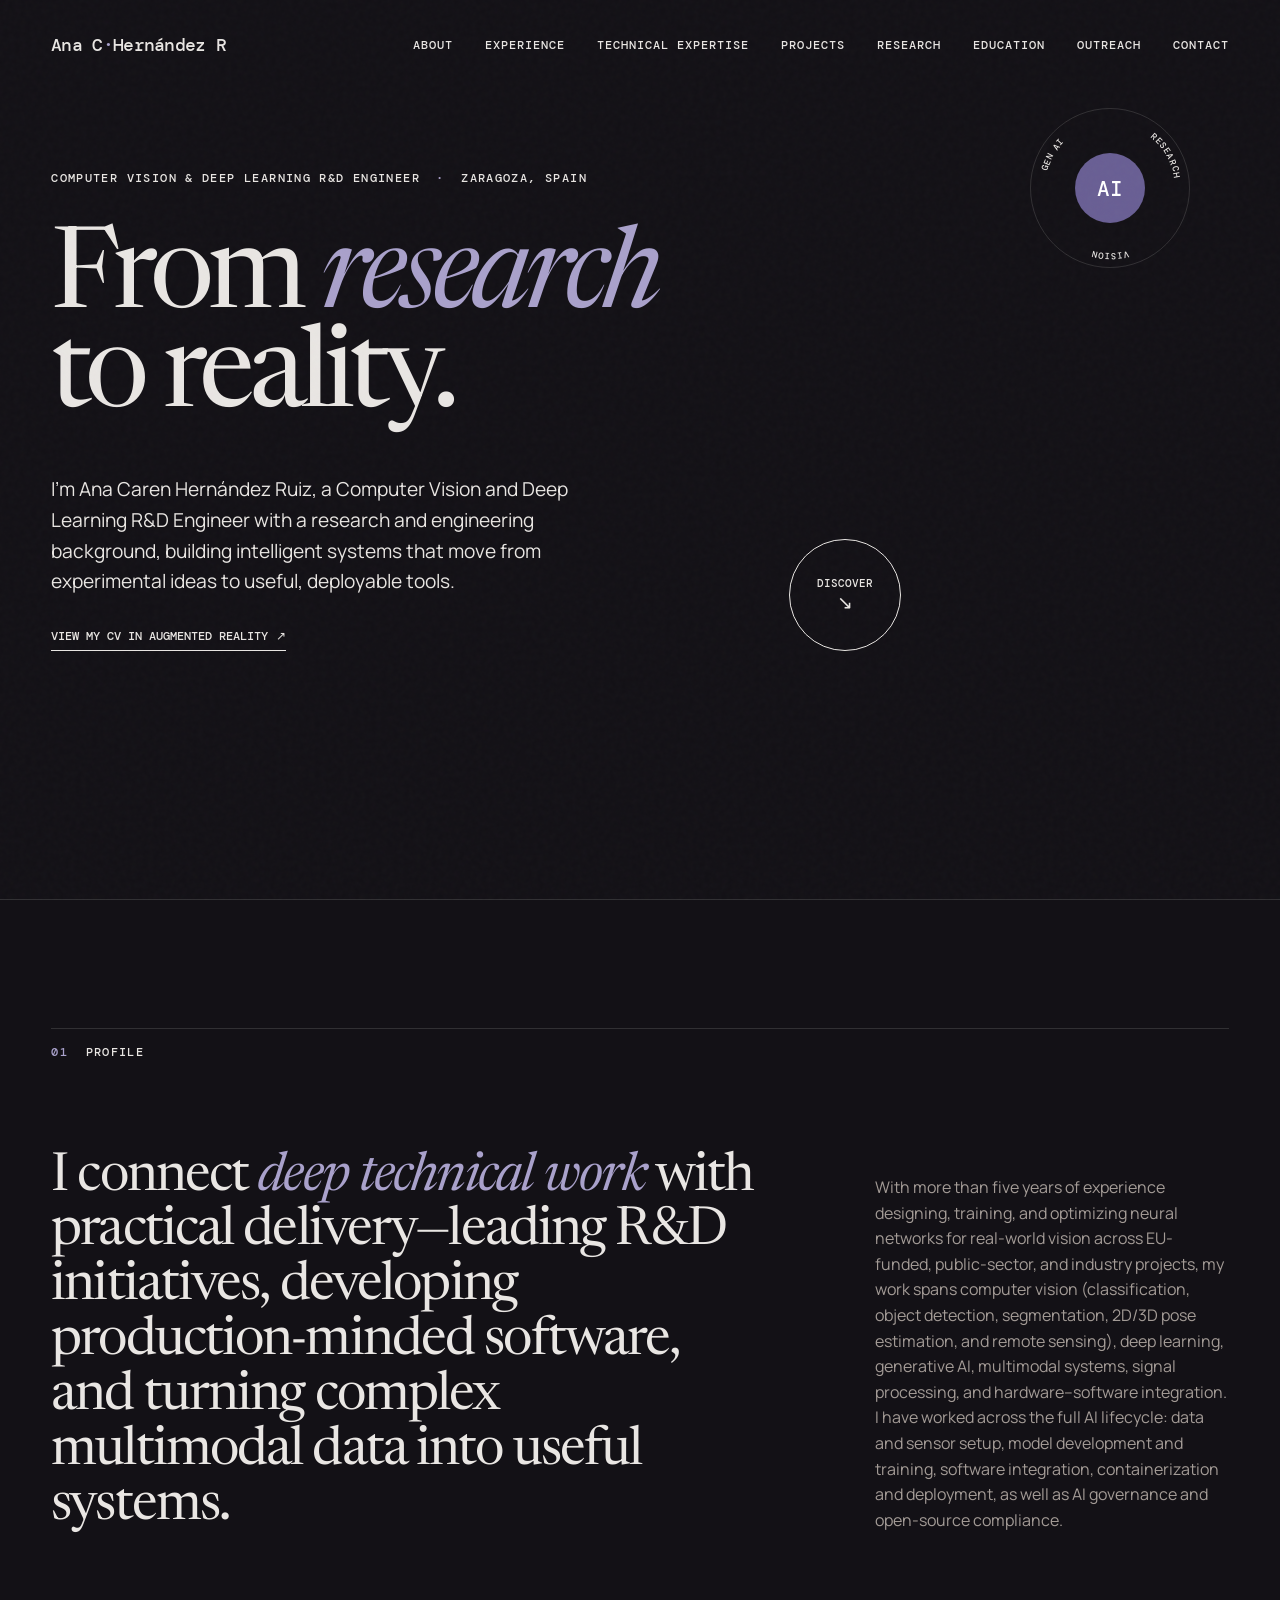
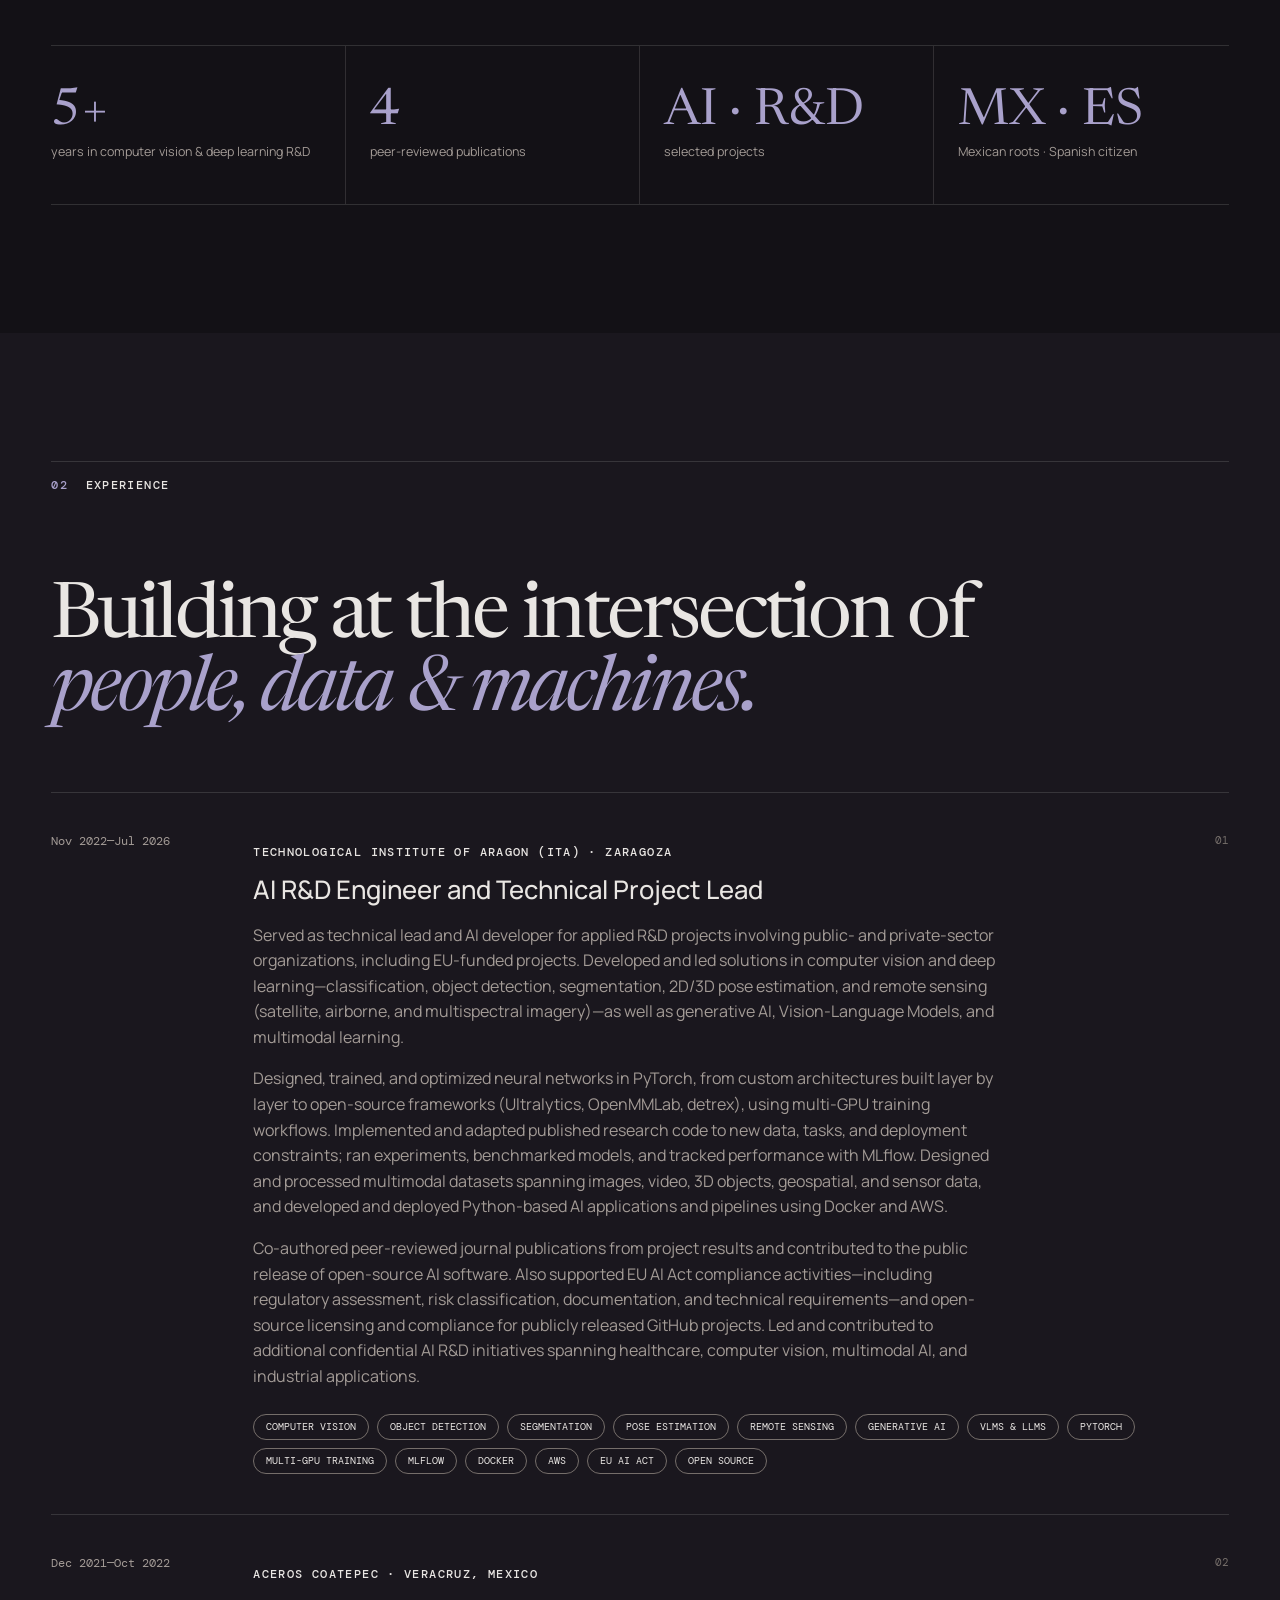
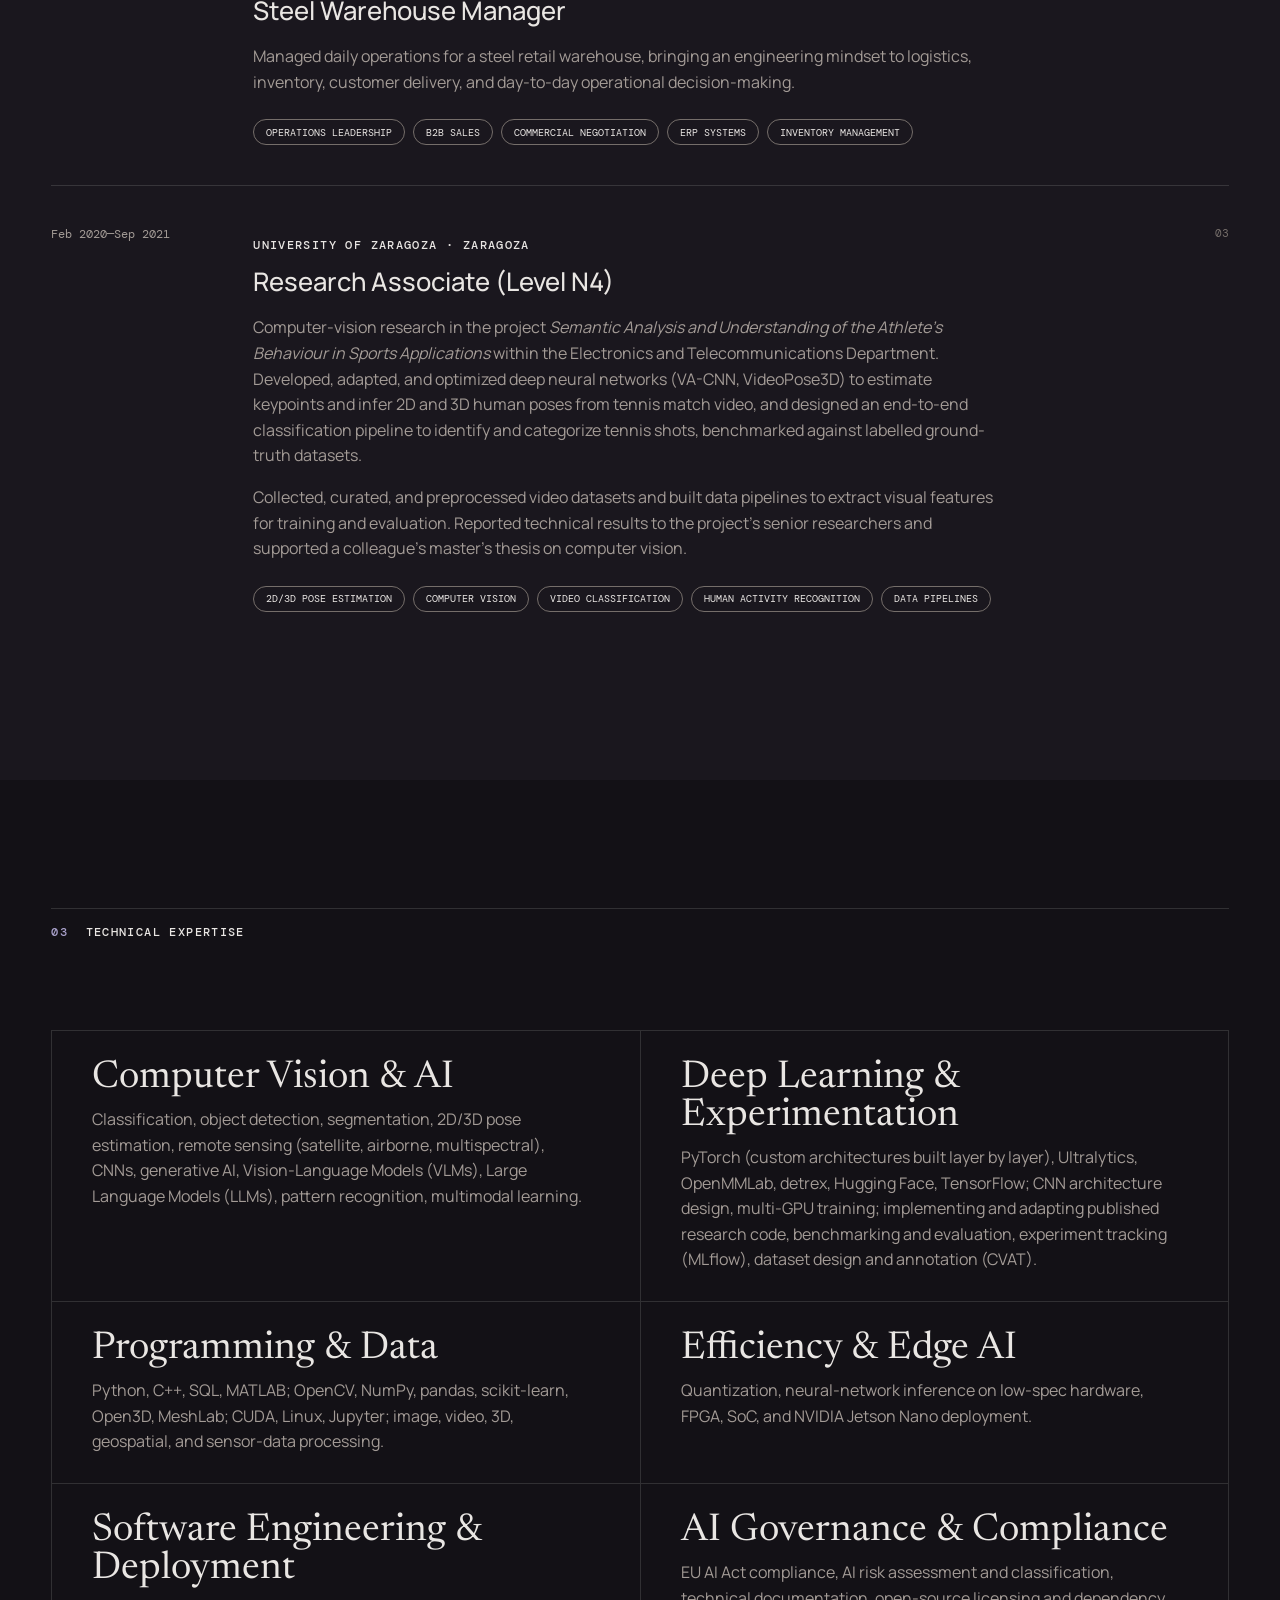
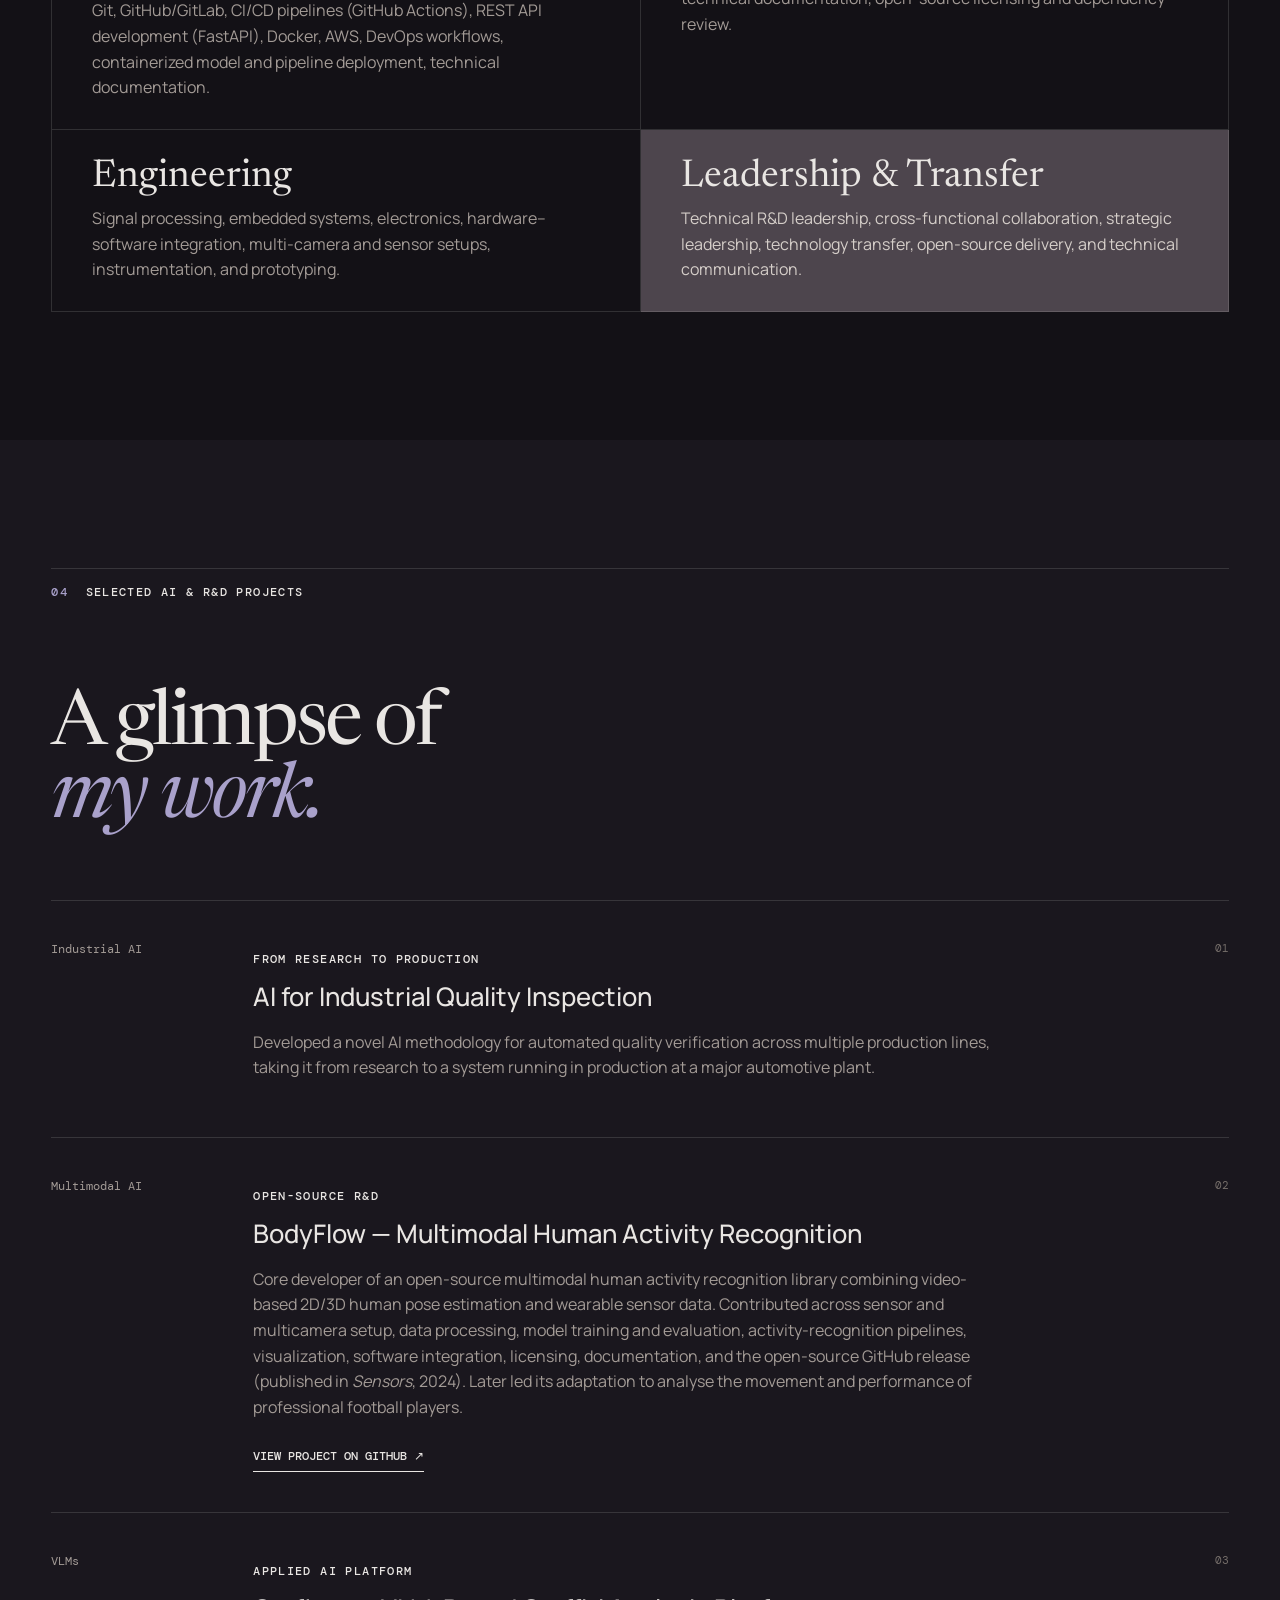
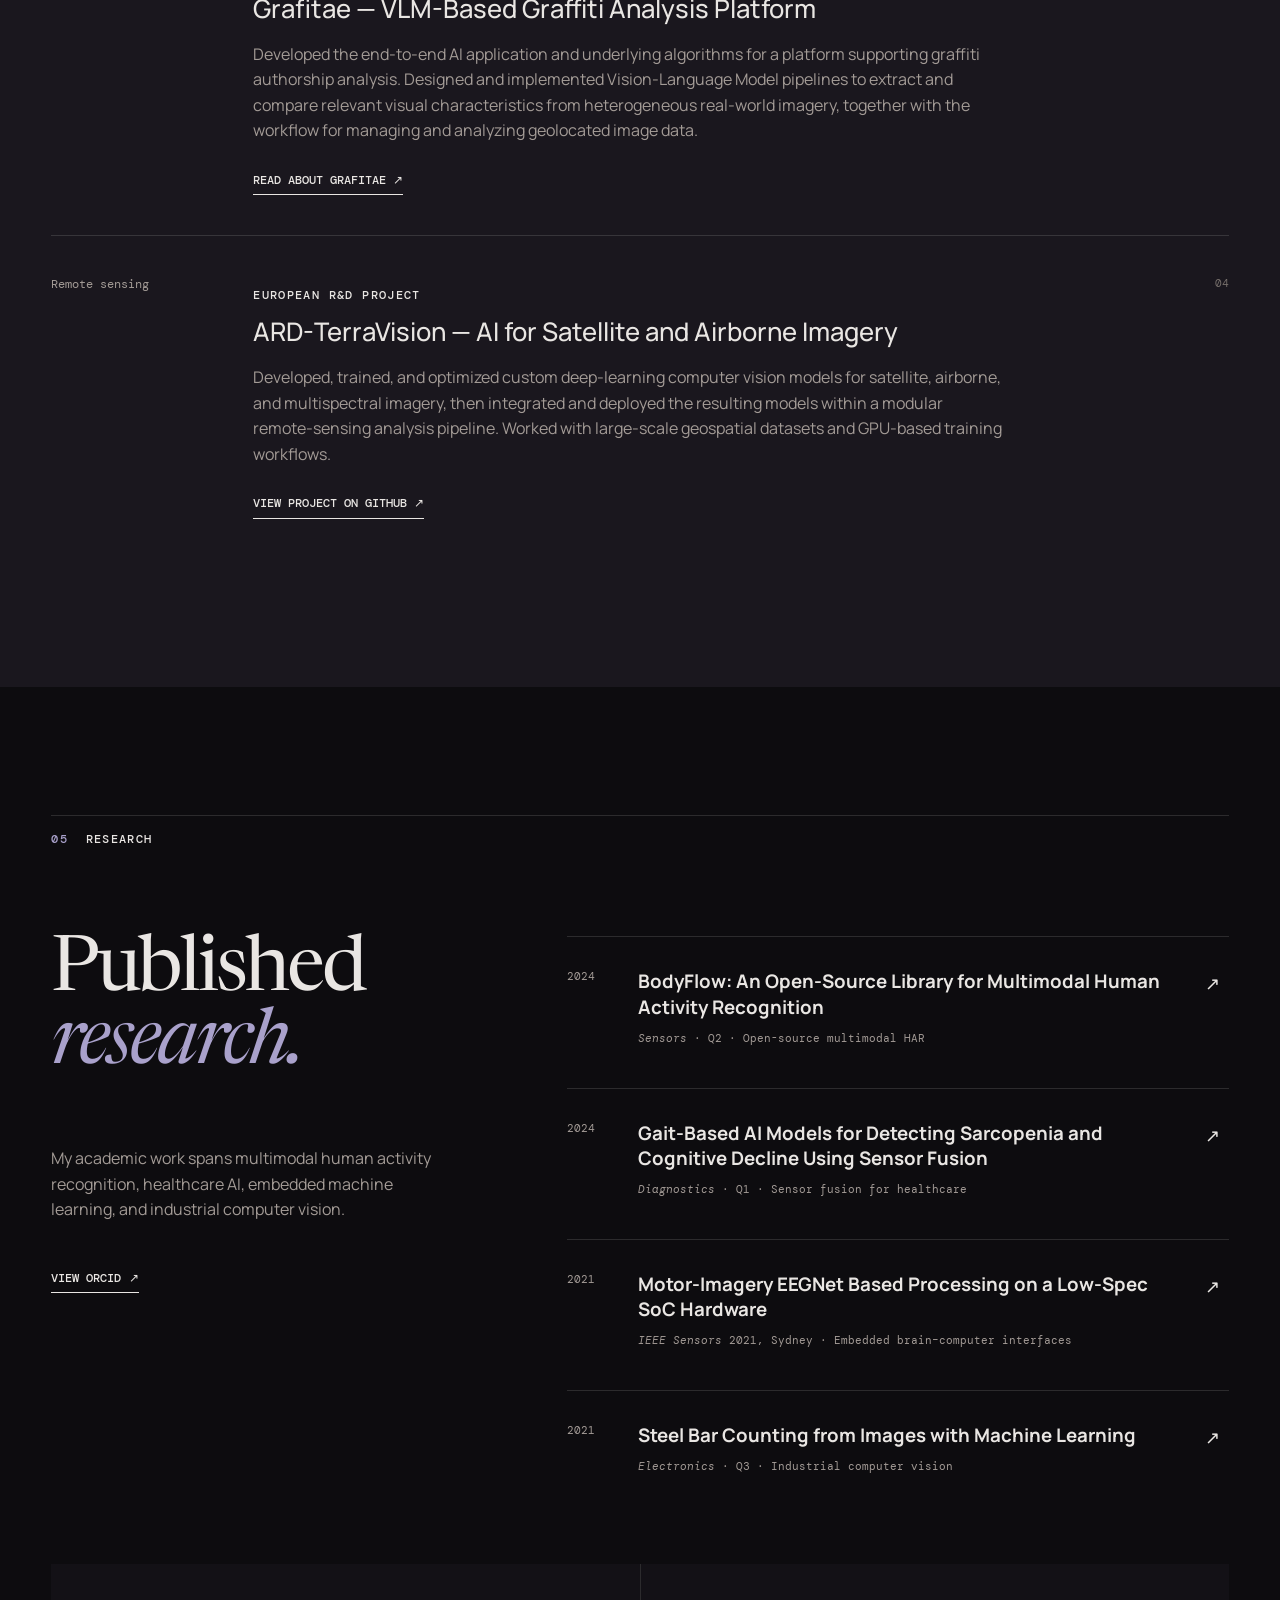
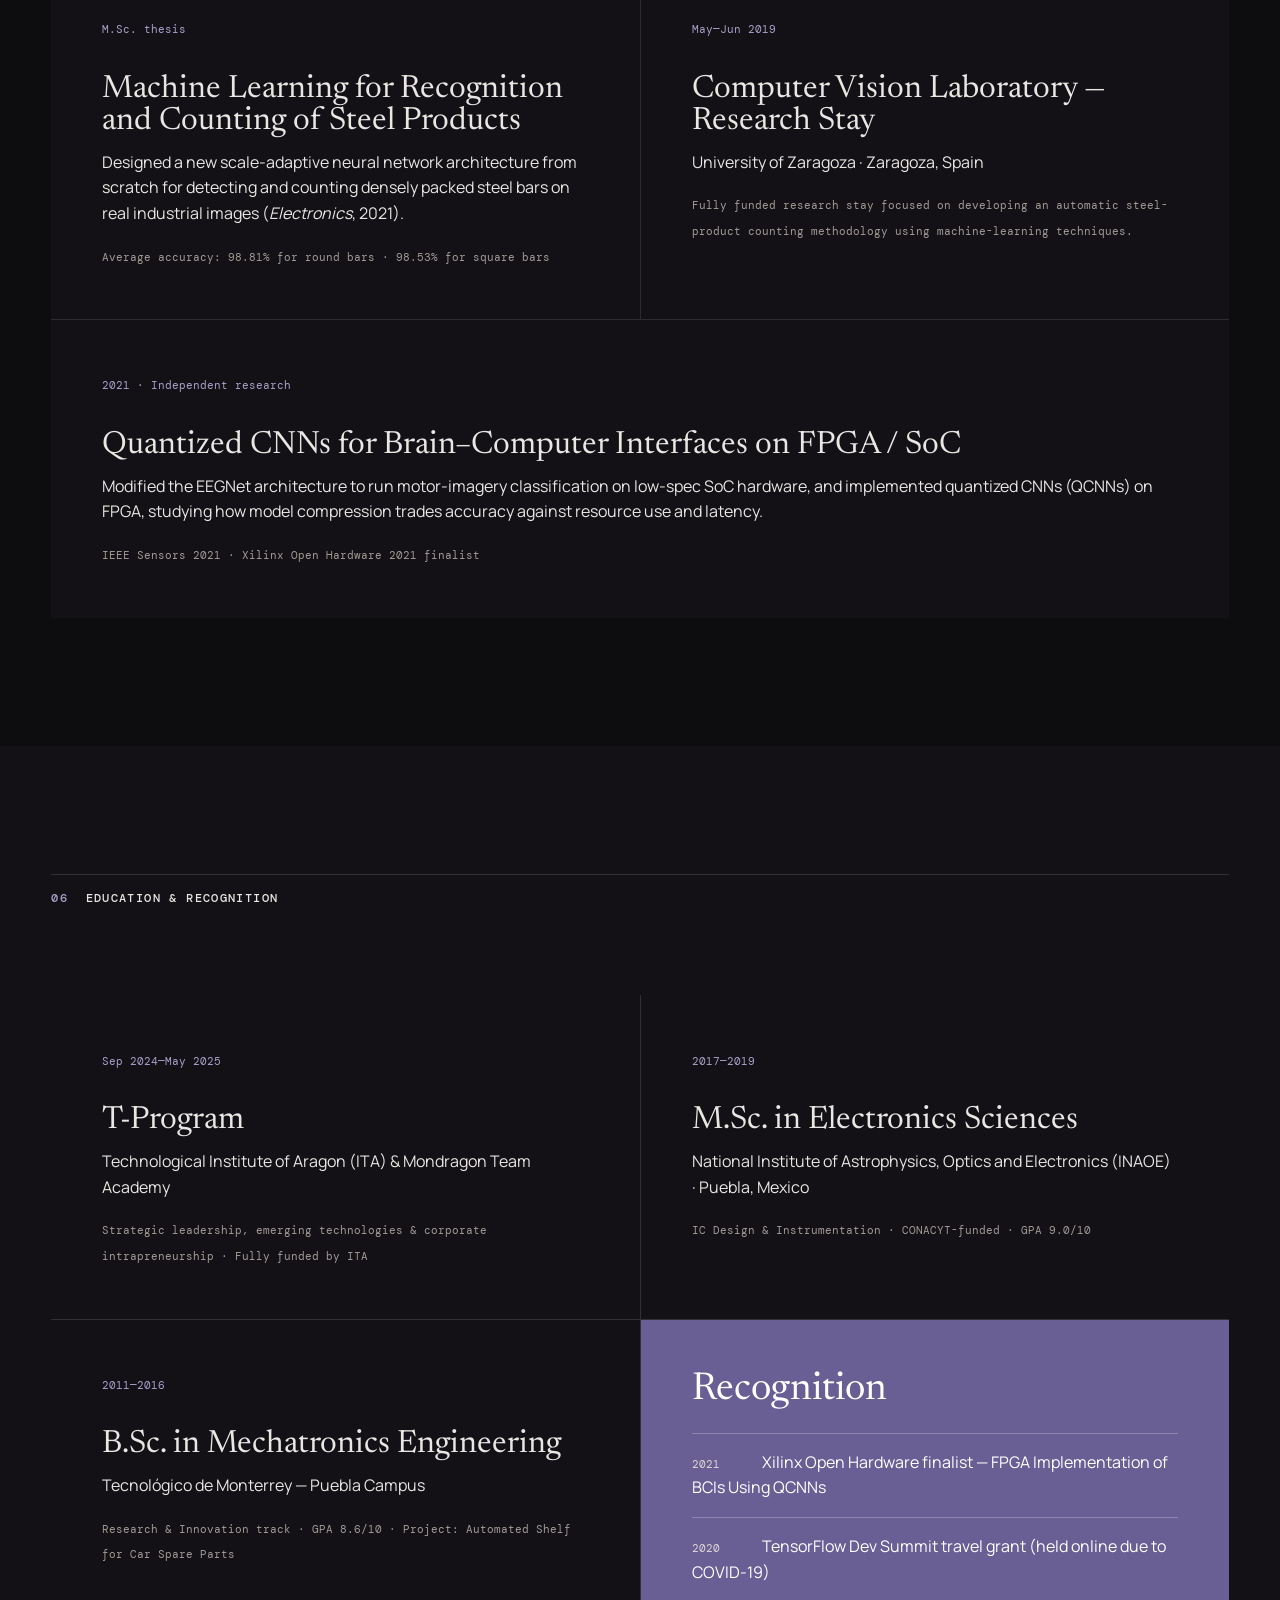
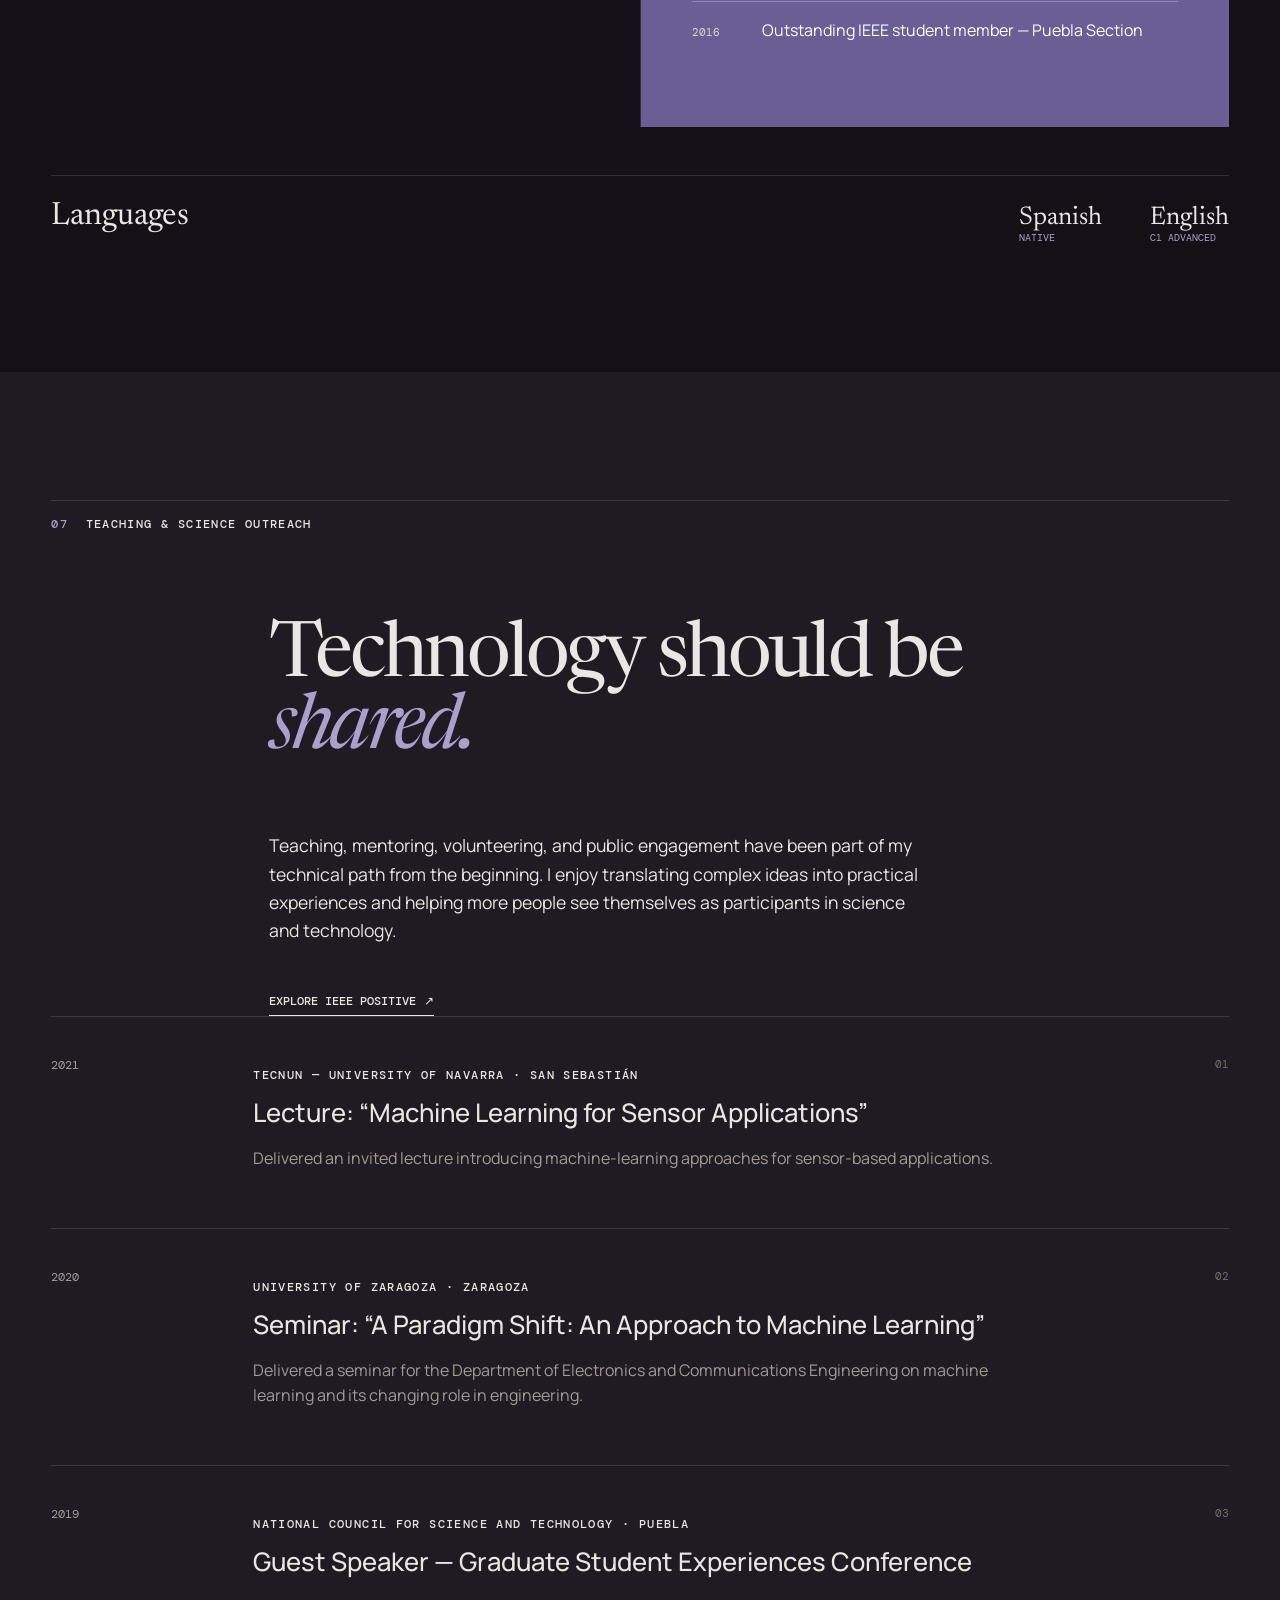
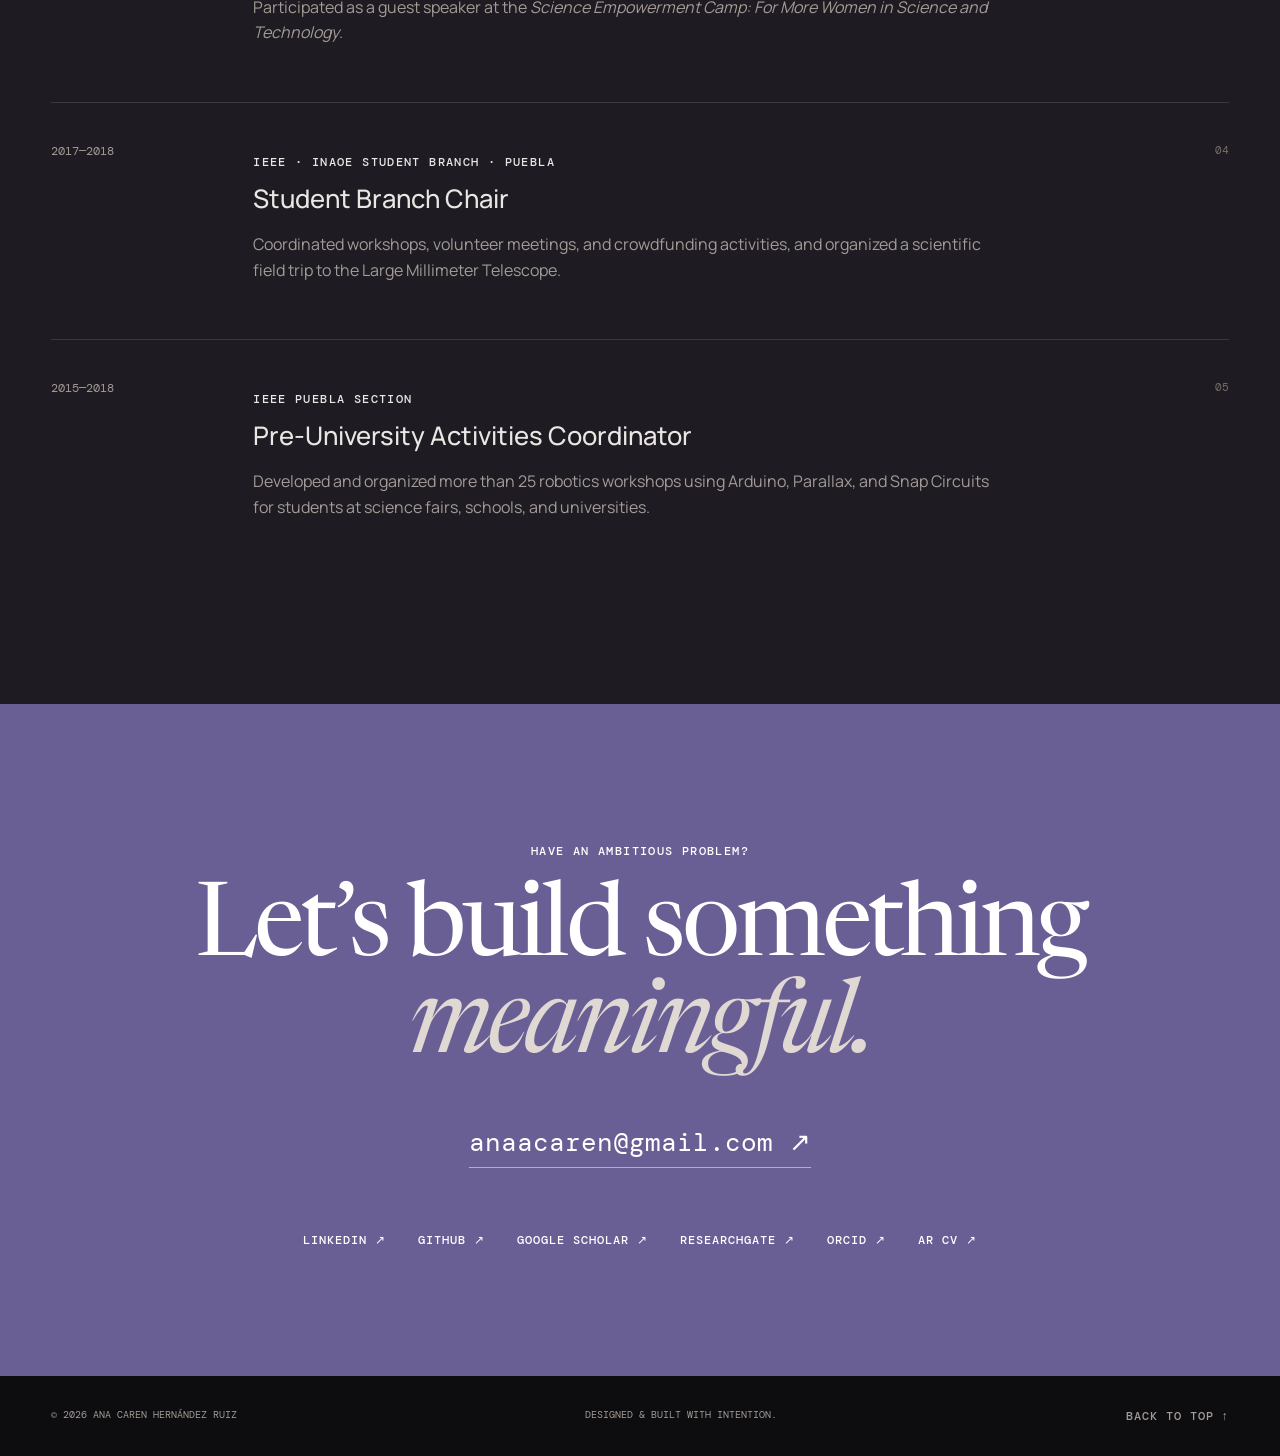
==== commit cae906c2: "small fixes to wording" ====
--- a/index.html
+++ b/index.html
@@ -38,7 +38,7 @@
   <main id="main">
     <section class="hero" id="top">
       <div class="hero-kicker reveal">Computer Vision &amp; Deep Learning R&amp;D Engineer <span>·</span> Zaragoza, Spain</div>
-      <h1 class="reveal">Engineering intelligence<br>from <em>research</em> to reality.</h1>
+      <h1 class="reveal">From <em>research</em><br>to reality.</h1>
       <div class="hero-bottom reveal">
         <div>
           <p>I’m Ana Caren Hernández Ruiz, a Computer Vision and Deep Learning R&amp;D Engineer with a research and engineering background, building intelligent systems that move from experimental ideas to useful, deployable tools.</p>
@@ -120,7 +120,7 @@
 
     <section class="experience section">
       <div class="section-label reveal" id="projects"><span>04</span> Selected AI &amp; R&amp;D projects</div>
-      <div class="section-heading reveal"><h2>From models to<br><em>working systems.</em></h2></div>
+      <div class="section-heading reveal"><h2>A glimpse of<br><em>my work.</em></h2></div>
       <div class="timeline">
         <article class="role reveal">
           <div class="role-date">Industrial AI</div>
@@ -167,12 +167,12 @@
     <section class="research section">
       <div class="section-label reveal" id="research"><span>05</span> Research</div>
       <div class="research-layout">
-        <div class="sticky-title reveal"><h2>Ideas made<br><em>measurable.</em></h2><p>My academic work spans multimodal human activity recognition, healthcare AI, embedded machine learning, and industrial computer vision.</p><a class="text-link" href="https://orcid.org/0000-0001-6318-6162" target="_blank" rel="noreferrer">View ORCID <span>↗</span></a></div>
+        <div class="sticky-title reveal"><h2>Published<br><em>research.</em></h2><p>My academic work spans multimodal human activity recognition, healthcare AI, embedded machine learning, and industrial computer vision.</p><a class="text-link" href="https://orcid.org/0000-0001-6318-6162" target="_blank" rel="noreferrer">View ORCID <span>↗</span></a></div>
         <div class="publication-list">
-          <a class="publication reveal" href="https://doi.org/10.3390/s24206729" target="_blank" rel="noreferrer"><span class="pub-year">2024</span><div><h3>BodyFlow: An Open-Source Library for Multimodal Human Activity Recognition</h3><p><em>Sensors</em>, 24, 6729 · Q2 · Open-source multimodal HAR</p></div><span class="pub-arrow">↗</span></a>
-          <a class="publication reveal" href="https://doi.org/10.3390/diagnostics14242886" target="_blank" rel="noreferrer"><span class="pub-year">2024</span><div><h3>Gait-Based AI Models for Detecting Sarcopenia and Cognitive Decline Using Sensor Fusion</h3><p><em>Diagnostics</em>, 14, 2886 · Q1 · Sensor fusion for healthcare</p></div><span class="pub-arrow">↗</span></a>
+          <a class="publication reveal" href="https://doi.org/10.3390/s24206729" target="_blank" rel="noreferrer"><span class="pub-year">2024</span><div><h3>BodyFlow: An Open-Source Library for Multimodal Human Activity Recognition</h3><p><em>Sensors</em> · Q2 · Open-source multimodal HAR</p></div><span class="pub-arrow">↗</span></a>
+          <a class="publication reveal" href="https://doi.org/10.3390/diagnostics14242886" target="_blank" rel="noreferrer"><span class="pub-year">2024</span><div><h3>Gait-Based AI Models for Detecting Sarcopenia and Cognitive Decline Using Sensor Fusion</h3><p><em>Diagnostics</em> · Q1 · Sensor fusion for healthcare</p></div><span class="pub-arrow">↗</span></a>
           <a class="publication reveal" href="https://doi.org/10.1109/SENSORS47087.2021.9639747" target="_blank" rel="noreferrer"><span class="pub-year">2021</span><div><h3>Motor-Imagery EEGNet Based Processing on a Low-Spec SoC Hardware</h3><p><em>IEEE Sensors</em> 2021, Sydney · Embedded brain–computer interfaces</p></div><span class="pub-arrow">↗</span></a>
-          <a class="publication reveal" href="https://doi.org/10.3390/electronics10040402" target="_blank" rel="noreferrer"><span class="pub-year">2021</span><div><h3>Steel Bar Counting from Images with Machine Learning</h3><p><em>Electronics</em>, 10, 402 · Q3 · Industrial computer vision</p></div><span class="pub-arrow">↗</span></a>
+          <a class="publication reveal" href="https://doi.org/10.3390/electronics10040402" target="_blank" rel="noreferrer"><span class="pub-year">2021</span><div><h3>Steel Bar Counting from Images with Machine Learning</h3><p><em>Electronics</em> · Q3 · Industrial computer vision</p></div><span class="pub-arrow">↗</span></a>
         </div>
       </div>
       <div class="education-grid research-notes">
@@ -195,7 +195,7 @@
 
     <section class="beyond section">
       <div class="section-label reveal" id="outreach"><span>07</span> Teaching &amp; science outreach</div>
-      <div class="beyond-copy reveal"><h2>Technology should be<br><em>shared, not siloed.</em></h2><p>Teaching, mentoring, volunteering, and public engagement have been part of my technical path from the beginning. I enjoy translating complex ideas into practical experiences and helping more people see themselves as participants in science and technology.</p><a class="text-link" href="https://anaacaren.wixsite.com/ieeepositive" target="_blank" rel="noreferrer">Explore IEEE Positive <span>↗</span></a></div>
+      <div class="beyond-copy reveal"><h2>Technology should be<br><em>shared.</em></h2><p>Teaching, mentoring, volunteering, and public engagement have been part of my technical path from the beginning. I enjoy translating complex ideas into practical experiences and helping more people see themselves as participants in science and technology.</p><a class="text-link" href="https://anaacaren.wixsite.com/ieeepositive" target="_blank" rel="noreferrer">Explore IEEE Positive <span>↗</span></a></div>
       <div class="timeline">
         <article class="role reveal"><div class="role-date">2021</div><div><p class="eyebrow">Tecnun — University of Navarra · San Sebastián</p><h3>Lecture: “Machine Learning for Sensor Applications”</h3><p>Delivered an invited lecture introducing machine-learning approaches for sensor-based applications.</p></div><div class="role-index">01</div></article>
         <article class="role reveal"><div class="role-date">2020</div><div><p class="eyebrow">University of Zaragoza · Zaragoza</p><h3>Seminar: “A Paradigm Shift: An Approach to Machine Learning”</h3><p>Delivered a seminar for the Department of Electronics and Communications Engineering on machine learning and its changing role in engineering.</p></div><div class="role-index">02</div></article>
